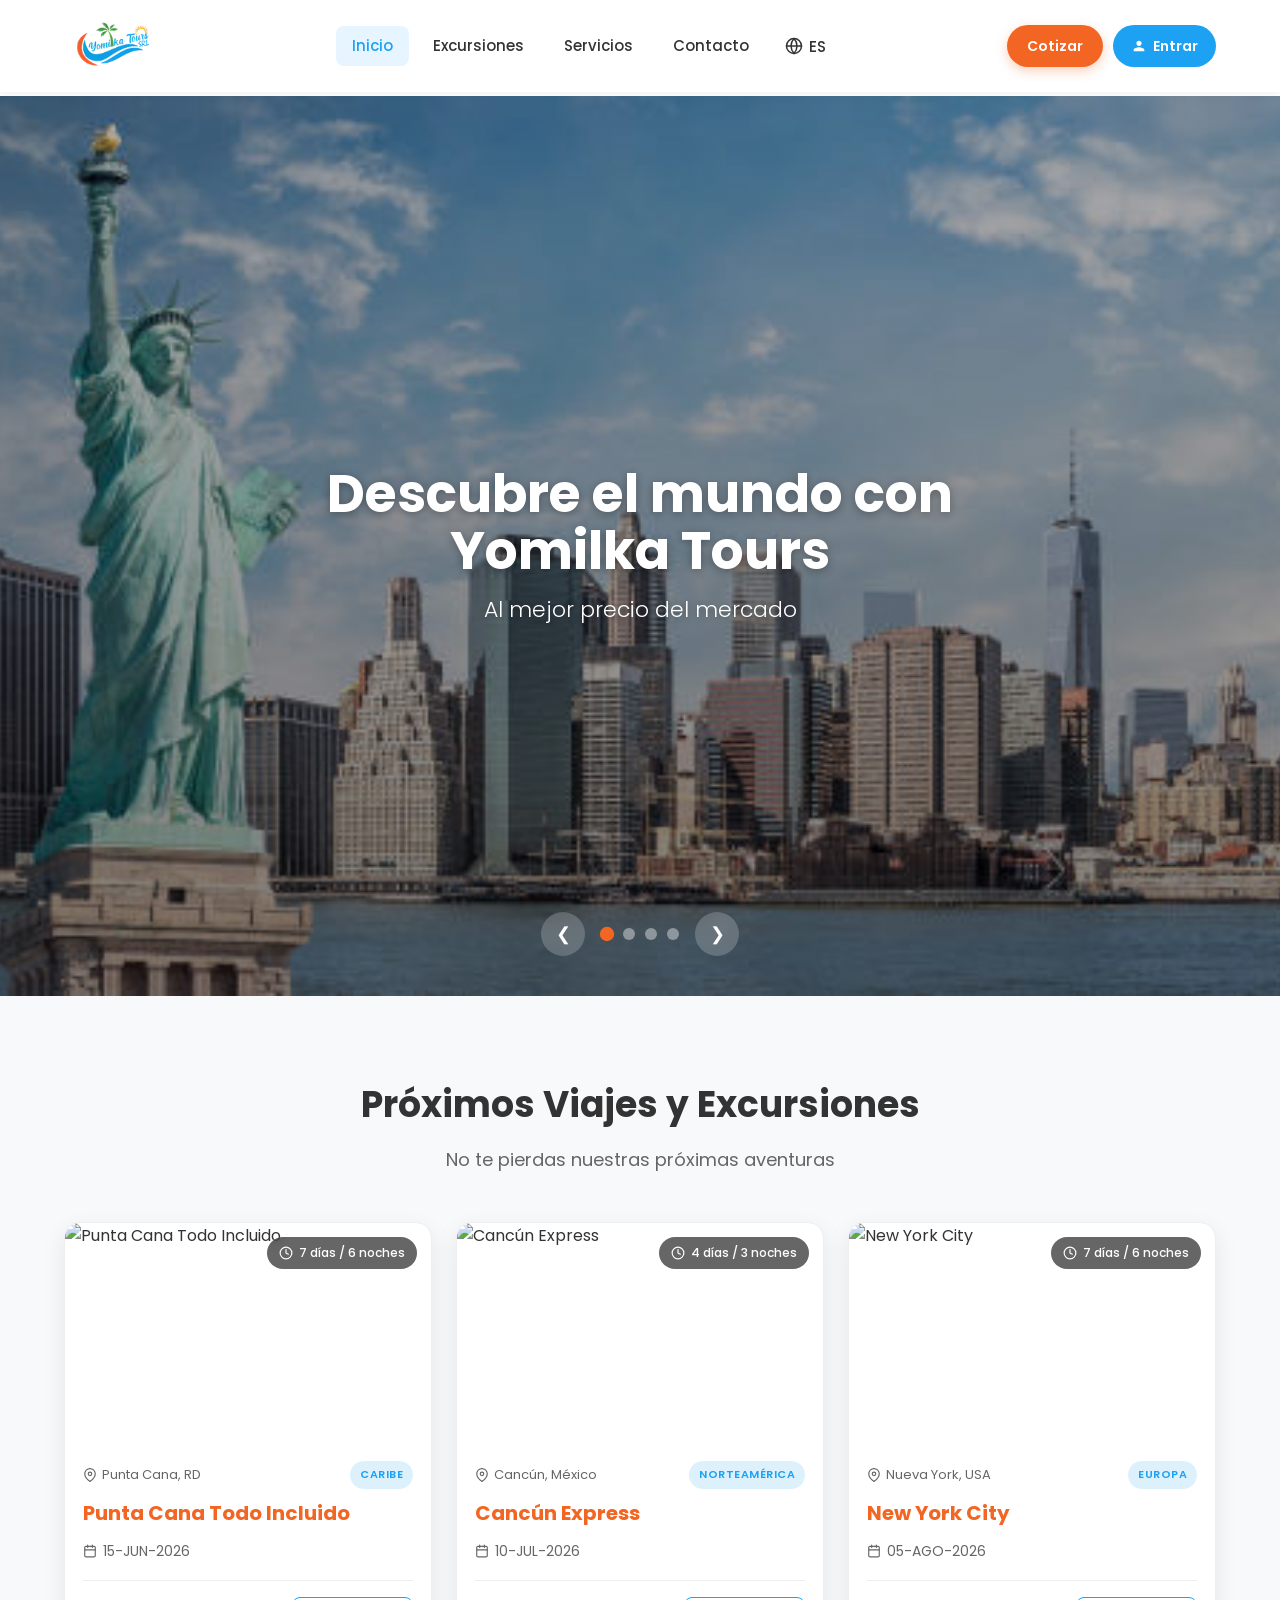
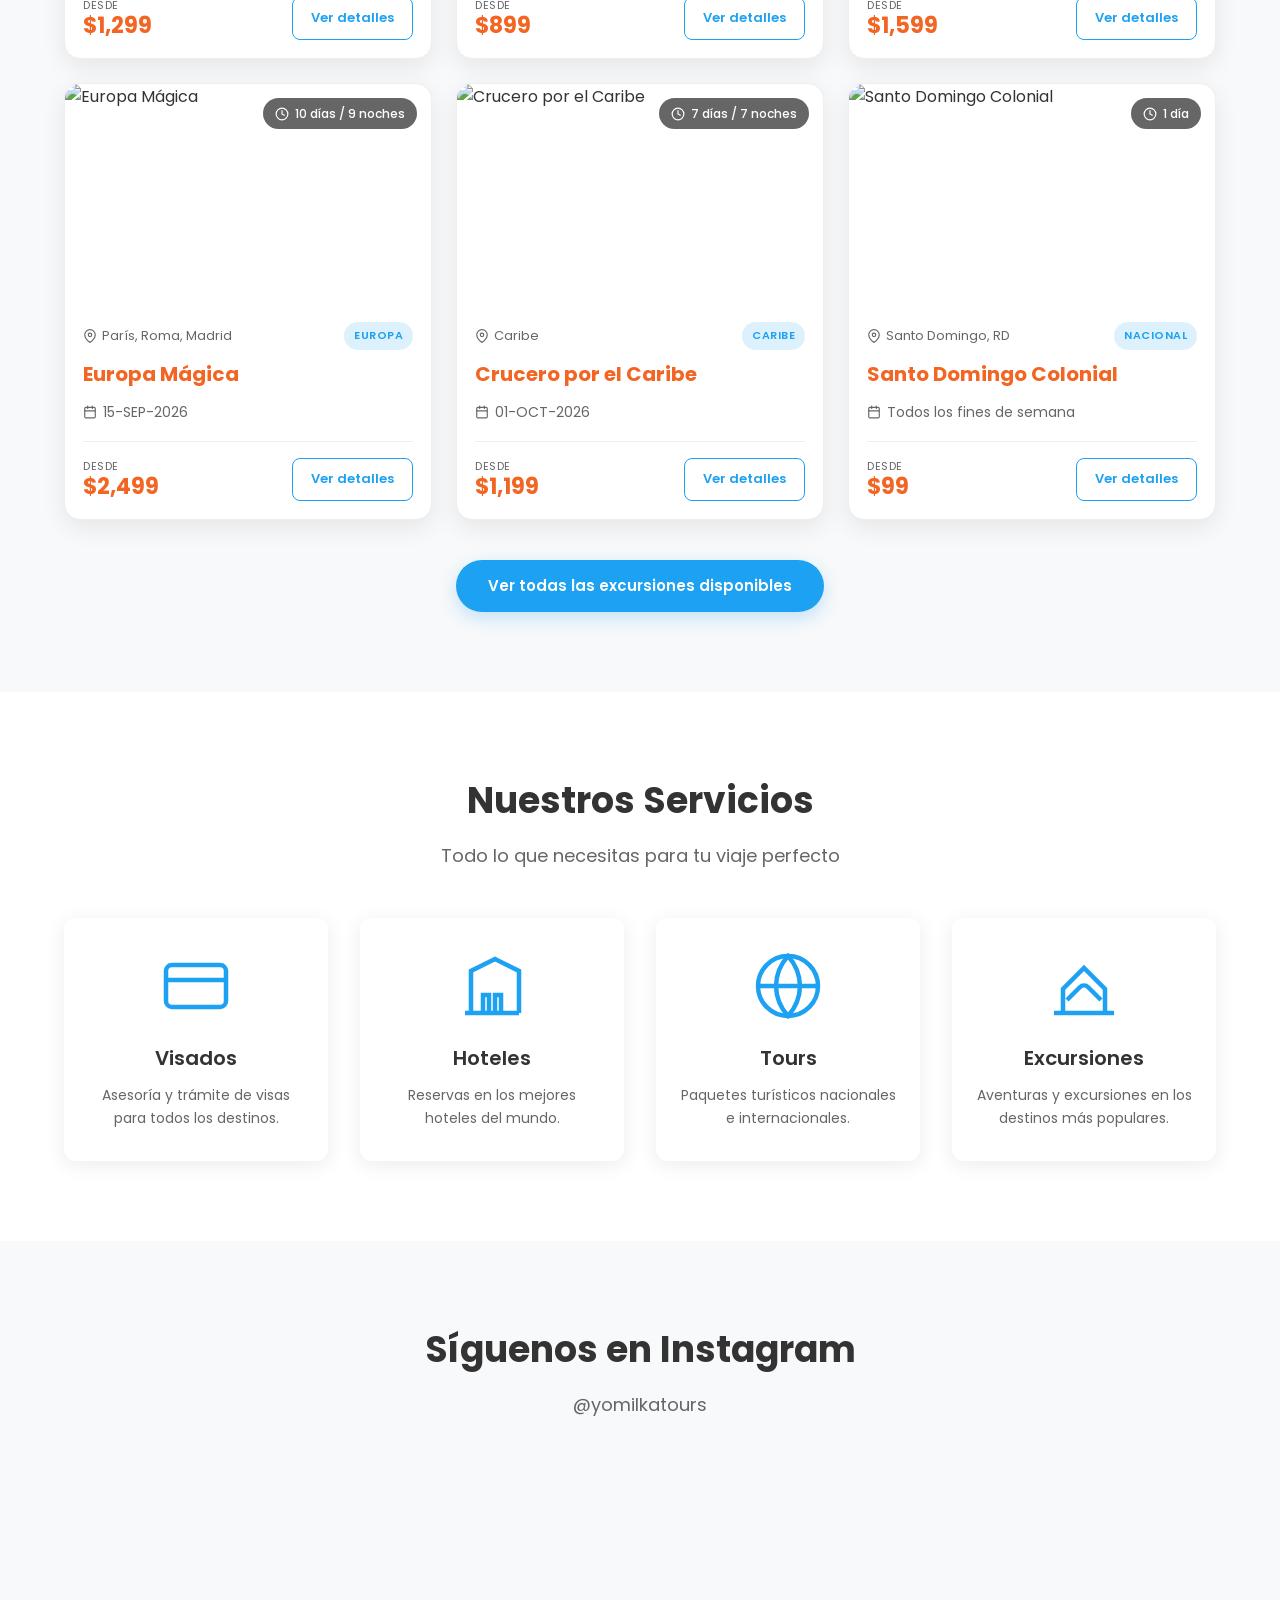
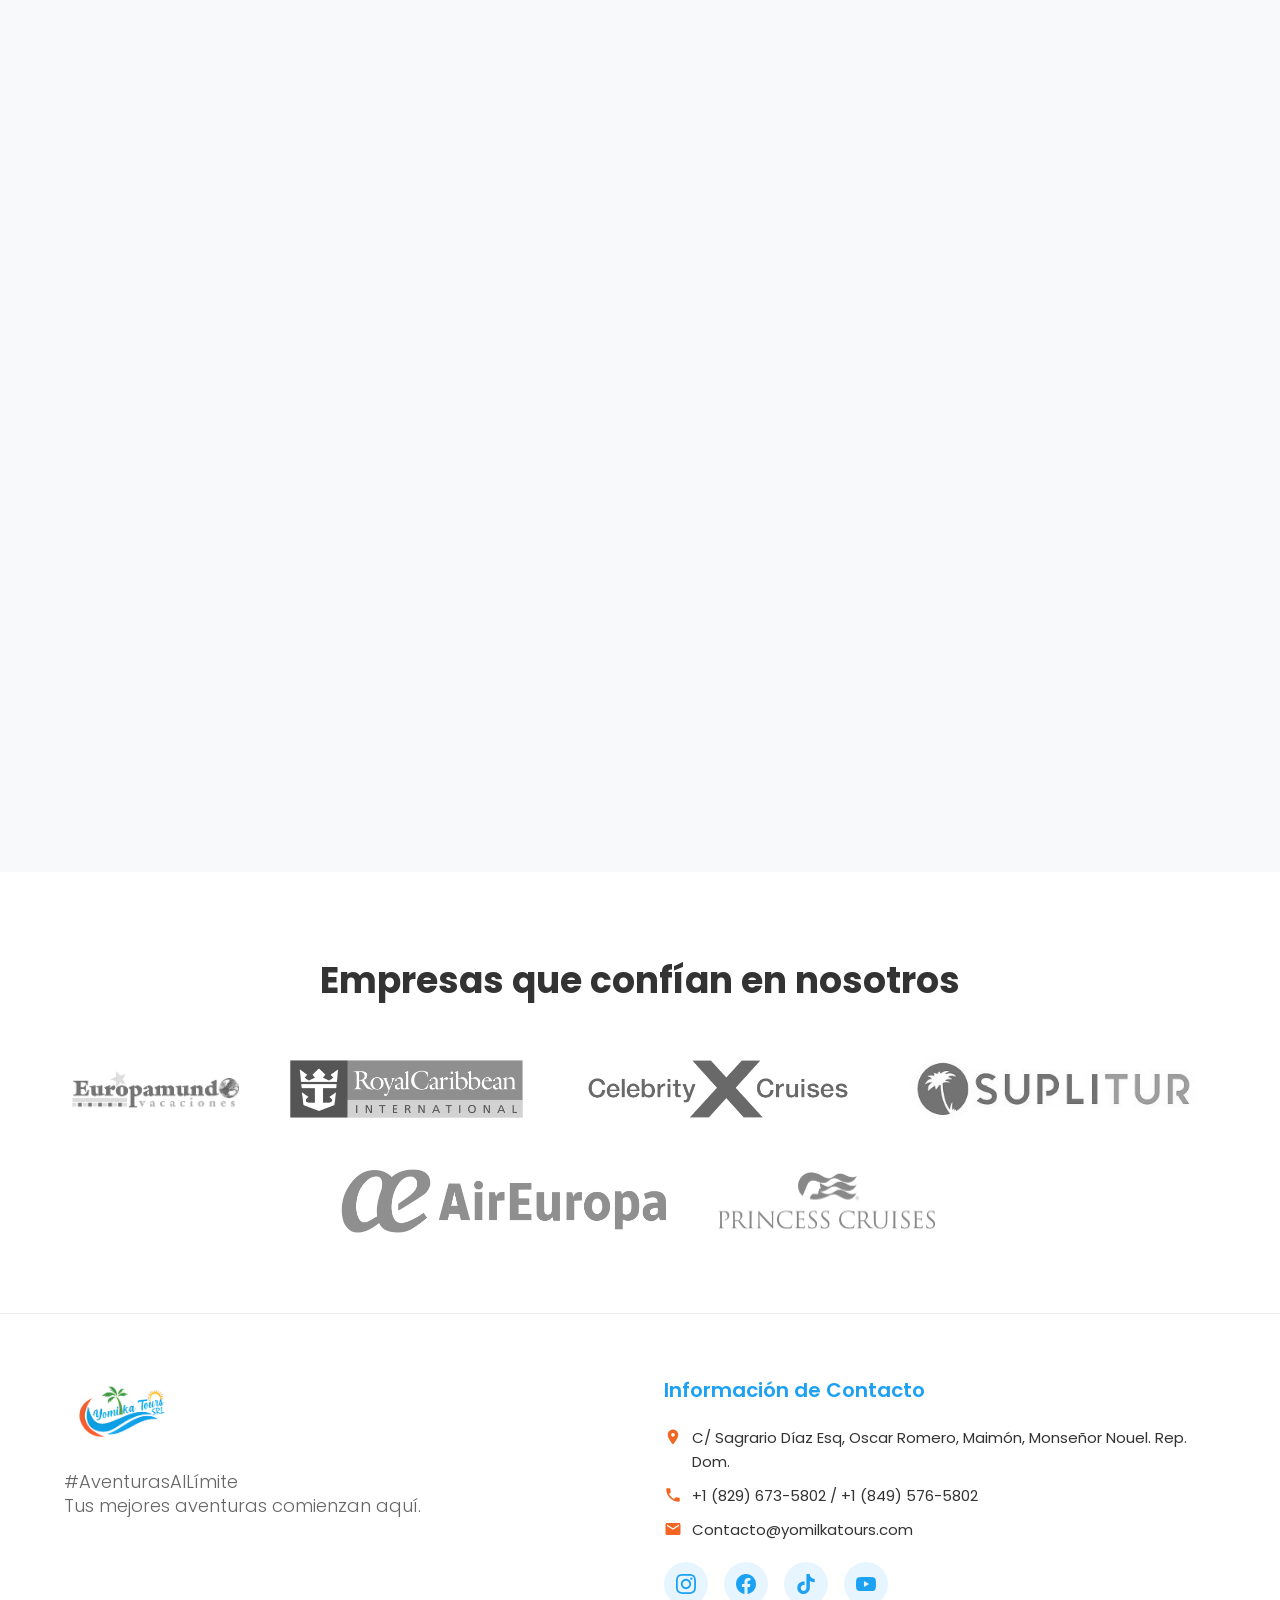
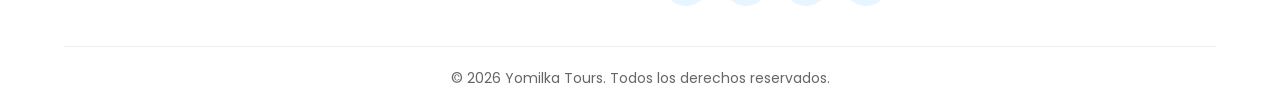
==== index.html @ 25ab3bb0 "Implementa selector de idioma custom con icono de globo y codigos ES/EN" ====
<!DOCTYPE html>
<html lang="es">
<head>
  <meta charset="UTF-8">
  <meta name="viewport" content="width=device-width, initial-scale=1.0">
  <title>Yomilka Tours - Agencia de Viajes</title>
  <link rel="stylesheet" href="css/style.css">
  <link rel="preconnect" href="https://fonts.googleapis.com">
  <link href="https://fonts.googleapis.com/css2?family=Poppins:wght@300;400;500;600;700&display=swap" rel="stylesheet">
  <script src="https://identity.netlify.com/v1/netlify-identity-widget.js"></script>
  <!-- GTranslate -->
  <script>window.gtranslateSettings = {"default_language":"es","languages":["es","en"],"wrapper_selector":".gtranslate_wrapper"};</script>
  <script src="https://cdn.gtranslate.net/widgets/latest/dropdown.js" defer></script>
</head>
<body>

  <!-- Header -->
  <header class="header" id="header">
    <div class="header-main">
      <div class="container">
        <a href="#" class="logo">
          <img src="images/logo.png" alt="Yomilka Tours">
        </a>
        <nav class="main-nav">
          <a href="#inicio" class="active">Inicio</a>
          <a href="#excursiones">Excursiones</a>
          <a href="#servicios">Servicios</a>
          <a href="contacto.html">Contacto</a>
          <div class="lang-switcher nav-lang">
            <button class="lang-switcher-trigger" aria-haspopup="true" aria-expanded="false" type="button">
              <svg class="lang-switcher-icon" viewBox="0 0 24 24" width="18" height="18" fill="none" stroke="currentColor" stroke-width="2" stroke-linecap="round" stroke-linejoin="round" aria-hidden="true"><circle cx="12" cy="12" r="10"></circle><path d="M2 12h20M12 2a15.3 15.3 0 0 1 4 10 15.3 15.3 0 0 1-4 10 15.3 15.3 0 0 1-4-10 15.3 15.3 0 0 1 4-10z"></path></svg>
              <span class="lang-switcher-code">ES</span>
            </button>
            <ul class="lang-switcher-menu">
              <li><button type="button" data-lang="es">ES - Español</button></li>
              <li><button type="button" data-lang="en">EN - English</button></li>
            </ul>
          </div>
        </nav>
        <div class="header-actions">
          <a href="#" class="btn-cotizar-header" onclick="openQuote()">Cotizar</a>
          <a href="admin/" class="btn-admin-header">
            <svg viewBox="0 0 24 24" width="16" height="16" fill="currentColor">
              <path d="M12 12c2.21 0 4-1.79 4-4s-1.79-4-4-4-4 1.79-4 4 1.79 4 4 4zm0 2c-2.67 0-8 1.34-8 4v2h16v-2c0-2.66-5.33-4-8-4z"/>
            </svg>
            Entrar
          </a>
          <div class="lang-switcher header-lang">
            <button class="lang-switcher-trigger" aria-haspopup="true" aria-expanded="false" type="button">
              <svg class="lang-switcher-icon" viewBox="0 0 24 24" width="18" height="18" fill="none" stroke="currentColor" stroke-width="2" stroke-linecap="round" stroke-linejoin="round" aria-hidden="true"><circle cx="12" cy="12" r="10"></circle><path d="M2 12h20M12 2a15.3 15.3 0 0 1 4 10 15.3 15.3 0 0 1-4 10 15.3 15.3 0 0 1-4-10 15.3 15.3 0 0 1 4-10z"></path></svg>
              <span class="lang-switcher-code">ES</span>
            </button>
            <ul class="lang-switcher-menu">
              <li><button type="button" data-lang="es">ES - Español</button></li>
              <li><button type="button" data-lang="en">EN - English</button></li>
            </ul>
          </div>
          <button class="menu-toggle" id="menuToggle" aria-label="Abrir menú">
            <span></span>
            <span></span>
            <span></span>
          </button>
        </div>
      </div>
    </div>
  </header>

  <!-- Mobile Menu -->
  <div class="mobile-menu" id="mobileMenu">
    <button class="mobile-menu-close" onclick="closeMobileMenu()" aria-label="Cerrar menú">&times;</button>
    <div class="mobile-menu-brand">
      <img src="images/logo.png" alt="Yomilka Tours">
    </div>
    <nav class="mobile-menu-nav">
      <a href="#inicio" onclick="closeMobileMenu()">
        Inicio
        <svg class="mobile-menu-arrow" viewBox="0 0 24 24" width="18" height="18" fill="currentColor"><path d="M8.59 16.59L13.17 12 8.59 7.41 10 6l6 6-6 6-1.41-1.41z"/></svg>
      </a>
      <a href="excursiones.html" onclick="closeMobileMenu()">
        Excursiones
        <svg class="mobile-menu-arrow" viewBox="0 0 24 24" width="18" height="18" fill="currentColor"><path d="M8.59 16.59L13.17 12 8.59 7.41 10 6l6 6-6 6-1.41-1.41z"/></svg>
      </a>
      <a href="#servicios" onclick="closeMobileMenu()">
        Servicios
        <svg class="mobile-menu-arrow" viewBox="0 0 24 24" width="18" height="18" fill="currentColor"><path d="M8.59 16.59L13.17 12 8.59 7.41 10 6l6 6-6 6-1.41-1.41z"/></svg>
      </a>
      <a href="contacto.html" onclick="closeMobileMenu()">
        Contacto
        <svg class="mobile-menu-arrow" viewBox="0 0 24 24" width="18" height="18" fill="currentColor"><path d="M8.59 16.59L13.17 12 8.59 7.41 10 6l6 6-6 6-1.41-1.41z"/></svg>
      </a>
    </nav>
    <a href="admin/" class="mobile-menu-login" onclick="closeMobileMenu()">
      <svg viewBox="0 0 24 24" width="18" height="18" fill="currentColor"><path d="M12 12c2.21 0 4-1.79 4-4s-1.79-4-4-4-4 1.79-4 4 1.79 4 4 4zm0 2c-2.67 0-8 1.34-8 4v2h16v-2c0-2.66-5.33-4-8-4z"/></svg>
      Entrar
    </a>
    <p id="mobileMenuEmail" class="mobile-menu-email">
      <span>Correo</span>
    </p>
  </div>

  <!-- Hero Slider -->
  <section class="hero" id="inicio">
    <div class="slider" id="heroSlider">
      <!-- Slides loaded via JS -->
    </div>
    <div class="slider-controls">
      <button class="slider-prev" id="sliderPrev" aria-label="Anterior">&#10094;</button>
      <div class="slider-dots" id="sliderDots"></div>
      <button class="slider-next" id="sliderNext" aria-label="Siguiente">&#10095;</button>
    </div>
  </section>

  <!-- Próximos Viajes -->
  <section class="section upcoming" id="excursiones">
    <div class="container">
      <div class="section-header">
        <h2 id="upcomingTitle">Próximos Viajes y Excursiones</h2>
        <p id="upcomingSubtitle">No te pierdas nuestras próximas aventuras</p>
      </div>
      <div class="grid-6" id="upcomingGrid">
        <!-- Loaded via JS -->
      </div>
    </div>
  </section>

  <!-- Servicios -->
  <section class="section services" id="servicios">
    <div class="container">
      <div class="section-header">
        <h2 id="servicesTitle">Nuestros Servicios</h2>
        <p id="servicesSubtitle">Todo lo que necesitas para tu viaje perfecto</p>
      </div>
      <div class="services-grid" id="servicesGrid">
        <!-- Loaded via JS -->
      </div>
    </div>
  </section>

  <!-- Instagram -->
  <section class="section instagram" id="galeria">
    <div class="container">
      <div class="section-header">
        <h2 id="instagramTitle">Síguenos en Instagram</h2>
        <p id="instagramSubtitle">@yomilkatours</p>
      </div>
      <div class="grid-6" id="instagramGrid">
        <!-- Loaded via JS -->
      </div>
    </div>
  </section>

  <!-- Partners -->
  <section class="section partners">
    <div class="container">
      <div class="section-header">
        <h2 id="partnersTitle">Empresas que confían en nosotros</h2>
      </div>
      <div class="partners-logos" id="partnersGrid">
        <!-- Loaded via JS -->
      </div>
    </div>
  </section>

  <!-- Footer -->
  <footer class="footer">
    <div class="container">
      <div class="footer-grid">
        <div class="footer-brand">
          <img src="images/logo.png" alt="Yomilka Tours" class="footer-logo">
          <p class="footer-slogan" id="footerSlogan">Tus mejores aventuras comienzan aquí</p>
        </div>
        <div class="footer-info">
          <h3>Información de Contacto</h3>
          <p id="footerAddress"><strong>Dirección:</strong> Calle Principal #123, Santo Domingo, RD</p>
          <p id="footerPhone"><strong>Teléfonos:</strong> +1 (809) 555-1234 / +1 (809) 555-5678</p>
          <p id="footerEmail"><strong>Correo:</strong> info@yomilkatours.com</p>
          <div class="social-links" id="socialLinks">
            <a href="#" target="_blank" aria-label="Instagram" data-network="instagram">
              <svg viewBox="0 0 24 24"><path d="M12 2.163c3.204 0 3.584.012 4.85.07 3.252.148 4.771 1.691 4.919 4.919.058 1.265.069 1.645.069 4.849 0 3.205-.012 3.584-.069 4.849-.149 3.225-1.664 4.771-4.919 4.919-1.266.058-1.644.07-4.85.07-3.204 0-3.584-.012-4.849-.07-3.26-.149-4.771-1.699-4.919-4.92-.058-1.265-.07-1.644-.07-4.849 0-3.204.013-3.583.07-4.849.149-3.227 1.664-4.771 4.919-4.919 1.266-.057 1.645-.069 4.849-.069zm0-2.163c-3.259 0-3.667.014-4.947.072-4.358.2-6.78 2.618-6.98 6.98-.059 1.281-.073 1.689-.073 4.948 0 3.259.014 3.668.072 4.948.2 4.358 2.618 6.78 6.98 6.98 1.281.058 1.689.072 4.948.072 3.259 0 3.668-.014 4.948-.072 4.354-.2 6.782-2.618 6.979-6.98.059-1.28.073-1.689.073-4.948 0-3.259-.014-3.667-.072-4.947-.196-4.354-2.617-6.78-6.979-6.98-1.281-.059-1.69-.073-4.949-.073zm0 5.838c-3.403 0-6.162 2.759-6.162 6.162s2.759 6.163 6.162 6.163 6.162-2.759 6.162-6.163c0-3.403-2.759-6.162-6.162-6.162zm0 10.162c-2.209 0-4-1.79-4-4 0-2.209 1.791-4 4-4s4 1.791 4 4c0 2.21-1.791 4-4 4zm6.406-11.845c-.796 0-1.441.645-1.441 1.44s.645 1.44 1.441 1.44c.795 0 1.439-.645 1.439-1.44s-.644-1.44-1.439-1.44z"/></svg>
            </a>
            <a href="#" target="_blank" aria-label="Facebook" data-network="facebook">
              <svg viewBox="0 0 24 24"><path d="M24 12.073c0-6.627-5.373-12-12-12s-12 5.373-12 12c0 5.99 4.388 10.954 10.125 11.854v-8.385h-3.047v-3.47h3.047v-2.642c0-3.007 1.792-4.669 4.533-4.669 1.312 0 2.686.235 2.686.235v2.953h-1.513c-1.491 0-1.956.925-1.956 1.874v2.25h3.328l-.532 3.47h-2.796v8.385c5.737-.9 10.126-5.864 10.126-11.854z"/></svg>
            </a>
            <a href="#" target="_blank" aria-label="TikTok" data-network="tiktok">
              <svg viewBox="0 0 24 24"><path d="M12.525.02c1.31-.02 2.61-.01 3.91-.02.08 1.53.63 3.09 1.75 4.17 1.12 1.11 2.7 1.62 4.24 1.79v4.03c-1.44-.05-2.89-.35-4.2-.97-.57-.26-1.1-.59-1.62-.93-.01 2.92.01 5.84-.02 8.75-.08 1.4-.54 2.79-1.35 3.94-1.31 1.92-3.58 3.17-5.91 3.21-1.43.08-2.86-.31-4.08-1.03-2.02-1.19-3.44-3.37-3.65-5.71-.02-.5-.03-1-.01-1.49.18-1.9 1.12-3.72 2.58-4.96 1.66-1.44 3.98-2.13 6.15-1.72.02 1.48-.04 2.96-.04 4.44-.99-.32-2.15-.23-3.02.37-.63.41-1.11 1.04-1.36 1.75-.21.51-.15 1.07-.14 1.61.24 1.64 1.82 3.02 3.5 2.87 1.12-.01 2.19-.66 2.77-1.61.19-.33.4-.67.41-1.06.1-1.79.06-3.57.07-5.36.01-4.03-.01-8.05.02-12.07z"/></svg>
            </a>
            <a href="#" target="_blank" aria-label="YouTube" data-network="youtube">
              <svg viewBox="0 0 24 24"><path d="M23.498 6.186a3.016 3.016 0 0 0-2.122-2.136C19.505 3.545 12 3.545 12 3.545s-7.505 0-9.377.505A3.017 3.017 0 0 0 .502 6.186C0 8.07 0 12 0 12s0 3.93.502 5.814a3.016 3.016 0 0 0 2.122 2.136c1.871.505 9.376.505 9.376.505s7.505 0 9.377-.505a3.015 3.015 0 0 0 2.122-2.136C24 15.93 24 12 24 12s0-3.93-.502-5.814zM9.545 15.568V8.432L15.818 12l-6.273 3.568z"/></svg>
            </a>
          </div>
        </div>
      </div>
      <div class="footer-bottom">
        <p>&copy; <span id="year"></span> Yomilka Tours. Todos los derechos reservados.</p>
      </div>
    </div>
  </footer>

  <!-- Quote Modal -->
  <div class="modal" id="quoteModal">
    <div class="modal-overlay" onclick="closeQuote()"></div>
    <div class="modal-content">
      <button class="modal-close" onclick="closeQuote()">&times;</button>
      <h2>Cotizar Viaje</h2>
      <p class="modal-trip" id="modalTripName">Complete el formulario para cotizar</p>
      <form id="quoteForm" onsubmit="submitQuote(event)">
        <div class="form-row">
          <div class="form-group">
            <label for="adults">Adultos</label>
            <input type="number" id="adults" name="adults" min="1" value="1" required>
          </div>
          <div class="form-group">
            <label for="children">Niños (2-12 años)</label>
            <input type="number" id="children" name="children" min="0" value="0">
          </div>
        </div>
        <div class="form-row">
          <div class="form-group">
            <label for="firstName">Nombre</label>
            <input type="text" id="firstName" name="firstName" required>
          </div>
          <div class="form-group">
            <label for="lastName">Apellidos</label>
            <input type="text" id="lastName" name="lastName" required>
          </div>
        </div>
        <div class="form-group">
          <label for="email">Correo Electrónico</label>
          <input type="email" id="email" name="email" required>
        </div>
        <div class="form-group">
          <label for="phone">Número de Celular</label>
          <input type="tel" id="phone" name="phone" placeholder="809-555-1234" required>
        </div>
        <div class="form-row">
          <div class="form-group">
            <label for="checkIn">Fecha de Entrada</label>
            <input type="date" id="checkIn" name="checkIn" required>
          </div>
          <div class="form-group">
            <label for="checkOut">Fecha de Salida</label>
            <input type="date" id="checkOut" name="checkOut" required>
          </div>
        </div>
        <div class="form-group">
          <label for="notes">Información Adicional</label>
          <textarea id="notes" name="notes" rows="4" placeholder="¿Alguna solicitud especial?"></textarea>
        </div>
        <button type="submit" class="btn-submit">Enviar Cotización</button>
      </form>
    </div>
  </div>

  <div class="gtranslate_wrapper" style="display:none;"></div>
  <script src="js/icons.js"></script>
  <script src="js/lang-switcher.js"></script>
  <script src="js/main.js"></script>
</body>
</html>
---- css/style.css ----
:root {
  --blue: #1DA1F2;
  --blue-dark: #0d8bd9;
  --blue-light: #e6f5ff;
  --orange: #F26522;
  --orange-dark: #d9541a;
  --text: #333333;
  --text-light: #666666;
  --bg: #ffffff;
  --bg-alt: #f8f9fa;
  --shadow: 0 4px 20px rgba(0,0,0,0.08);
  --radius: 12px;
  --transition: all 0.3s ease;
  --max-width: 1200px;
}

* {
  margin: 0;
  padding: 0;
  box-sizing: border-box;
}

html {
  scroll-behavior: smooth;
}

body {
  font-family: 'Poppins', sans-serif;
  color: var(--text);
  background: var(--bg);
  line-height: 1.6;
  overflow-x: hidden;
}

.container {
  max-width: var(--max-width);
  margin: 0 auto;
  padding: 0 24px;
}

/* Header */
.header {
  position: fixed;
  top: 0;
  left: 0;
  width: 100%;
  background: var(--bg);
  box-shadow: 0 2px 10px rgba(0,0,0,0.06);
  z-index: 1000;
  transition: var(--transition);
}

.header-main {
  padding: 12px 0;
}

.header-main .container {
  display: flex;
  align-items: center;
  justify-content: space-between;
}

.logo img {
  height: 68px;
  width: auto;
  display: block;
}

.main-nav {
  display: flex;
  align-items: center;
  gap: 8px;
}

.main-nav a {
  color: var(--text);
  text-decoration: none;
  font-size: 15px;
  font-weight: 500;
  padding: 8px 16px;
  border-radius: 8px;
  transition: var(--transition);
}

.main-nav a:hover,
.main-nav a.active {
  color: var(--blue);
  background: var(--blue-light);
}

.header-actions {
  display: flex;
  align-items: center;
  gap: 10px;
}

.btn-cotizar-header {
  display: inline-flex;
  align-items: center;
  background: var(--orange);
  color: #fff;
  text-decoration: none;
  padding: 10px 20px;
  border-radius: 30px;
  font-size: 14px;
  font-weight: 600;
  transition: var(--transition);
  box-shadow: 0 4px 12px rgba(242,101,34,0.3);
}

.btn-cotizar-header:hover {
  background: var(--orange-dark);
  transform: translateY(-1px);
}

.btn-admin-header {
  display: inline-flex;
  align-items: center;
  gap: 6px;
  background: var(--blue);
  color: #fff;
  text-decoration: none;
  padding: 10px 18px;
  border-radius: 30px;
  font-size: 14px;
  font-weight: 600;
  transition: var(--transition);
}

.btn-admin-header:hover {
  background: var(--blue-dark);
  transform: translateY(-1px);
}

/* GTranslate native wrapper hidden (custom switcher below) */
.gtranslate_wrapper {
  display: none !important;
}

.lang-switcher {
  position: relative;
  display: inline-flex;
  align-items: center;
  line-height: 1;
}

.nav-lang {
  margin-left: 4px;
}

.lang-switcher-trigger {
  display: inline-flex;
  align-items: center;
  gap: 6px;
  background: transparent;
  border: none;
  padding: 8px;
  font-family: 'Poppins', sans-serif;
  font-size: 15px;
  font-weight: 500;
  color: var(--text);
  cursor: pointer;
  line-height: 1;
}

.lang-switcher-trigger:hover {
  color: var(--blue);
}

.lang-switcher-icon {
  flex-shrink: 0;
}

.lang-switcher-menu {
  display: none;
  position: absolute;
  top: 100%;
  right: 0;
  background: #fff;
  border: 1px solid #eee;
  border-radius: 8px;
  box-shadow: 0 4px 12px rgba(0,0,0,0.1);
  list-style: none;
  margin: 4px 0 0;
  padding: 4px 0;
  min-width: 140px;
  z-index: 1000;
}

.lang-switcher-menu.open {
  display: block;
}

.lang-switcher-menu li {
  margin: 0;
  padding: 0;
}

.lang-switcher-menu button {
  display: block;
  width: 100%;
  text-align: left;
  background: transparent;
  border: none;
  padding: 8px 16px;
  font-family: 'Poppins', sans-serif;
  font-size: 14px;
  color: var(--text);
  cursor: pointer;
}

.lang-switcher-menu button:hover {
  background: var(--blue-light);
  color: var(--blue);
}

/* Desktop: selector en el menú principal */
@media (min-width: 769px) {
  .header-lang {
    display: none !important;
  }
}

/* Mobile: selector en header-actions */
@media (max-width: 768px) {
  .nav-lang {
    display: none !important;
  }
  .lang-switcher-trigger {
    font-size: 14px;
    padding: 6px;
  }
}

.btn-cotizar {
  background: var(--orange) !important;
  color: #fff !important;
}

.btn-cotizar:hover {
  background: var(--orange-dark) !important;
  color: #fff !important;
}

.menu-toggle {
  display: none;
  flex-direction: column;
  gap: 5px;
  background: none;
  border: none;
  cursor: pointer;
  padding: 4px;
}

.menu-toggle span {
  display: block;
  width: 24px;
  height: 3px;
  background: var(--text);
  border-radius: 2px;
  transition: var(--transition);
}

/* Mobile Menu */
.mobile-menu {
  display: none;
  position: fixed;
  top: 0;
  right: -100%;
  width: 80%;
  max-width: 320px;
  height: 100vh;
  background: #fff;
  z-index: 1100;
  flex-direction: column;
  padding: 60px 24px 24px;
  box-shadow: -4px 0 20px rgba(0,0,0,0.1);
  transition: right 0.3s ease;
  overflow-y: auto;
}

.mobile-menu.open {
  right: 0;
}

.mobile-menu-close {
  position: absolute;
  top: 16px;
  right: 16px;
  background: none;
  border: none;
  font-size: 32px;
  color: var(--text);
  cursor: pointer;
  line-height: 1;
  padding: 0;
}

.mobile-menu-brand {
  text-align: center;
  margin-bottom: 24px;
}

.mobile-menu-brand img {
  height: 70px;
  width: auto;
}

.mobile-menu-nav {
  display: flex;
  flex-direction: column;
  margin-bottom: 24px;
}

.mobile-menu-nav a {
  display: flex;
  align-items: center;
  justify-content: space-between;
  color: var(--text);
  text-decoration: none;
  font-size: 16px;
  font-weight: 500;
  padding: 12px 0;
  border-bottom: 1px solid #eee;
  text-align: left;
}

.mobile-menu-arrow {
  flex-shrink: 0;
  color: var(--text-light);
}

.mobile-menu-login {
  display: inline-flex;
  align-items: center;
  justify-content: center;
  gap: 8px;
  width: 100%;
  padding: 12px;
  border-radius: 30px;
  font-size: 15px;
  font-weight: 600;
  margin-bottom: 12px;
  background: #1DA1F2;
  color: #fff;
  text-decoration: none;
  transition: var(--transition);
}

.mobile-menu-email {
  text-align: center;
  font-size: 13px;
  color: var(--text-light);
  margin: 0;
}

/* Hero Slider */
.hero {
  position: relative;
  height: 100vh;
  min-height: 600px;
  max-height: 900px;
  overflow: hidden;
  margin-top: 96px;
}

.slider {
  position: relative;
  width: 100%;
  height: 100%;
}

.slide {
  position: absolute;
  top: 0;
  left: 0;
  width: 100%;
  height: 100%;
  opacity: 0;
  transition: opacity 1s ease-in-out;
  background-size: cover;
  background-position: center;
  display: flex;
  align-items: center;
  justify-content: center;
}

.slide.active {
  opacity: 1;
}

.slide::before {
  content: '';
  position: absolute;
  inset: 0;
  background: linear-gradient(to bottom, rgba(0,0,0,0.3), rgba(0,0,0,0.5));
}

.slide-content {
  position: relative;
  z-index: 2;
  text-align: center;
  color: #fff;
  max-width: 800px;
  padding: 0 24px;
}

.slide-content h1 {
  font-size: 52px;
  font-weight: 700;
  line-height: 1.1;
  margin-bottom: 12px;
  text-shadow: 0 2px 10px rgba(0,0,0,0.3);
  animation: fadeInUp 0.8s ease;
}

.slide-content p {
  font-size: 22px;
  font-weight: 300;
  text-shadow: 0 1px 6px rgba(0,0,0,0.3);
  animation: fadeInUp 0.8s ease 0.2s both;
}

@keyframes fadeInUp {
  from {
    opacity: 0;
    transform: translateY(30px);
  }
  to {
    opacity: 1;
    transform: translateY(0);
  }
}

.slider-controls {
  position: absolute;
  bottom: 40px;
  left: 50%;
  transform: translateX(-50%);
  z-index: 3;
  display: flex;
  align-items: center;
  gap: 16px;
}

.slider-prev,
.slider-next {
  background: rgba(255,255,255,0.2);
  border: none;
  color: #fff;
  width: 44px;
  height: 44px;
  border-radius: 50%;
  font-size: 18px;
  cursor: pointer;
  backdrop-filter: blur(4px);
  transition: var(--transition);
}

.slider-prev:hover,
.slider-next:hover {
  background: rgba(255,255,255,0.4);
}

.slider-dots {
  display: flex;
  gap: 10px;
}

.dot {
  width: 12px;
  height: 12px;
  border-radius: 50%;
  background: rgba(255,255,255,0.4);
  border: none;
  cursor: pointer;
  transition: var(--transition);
}

.dot.active {
  background: var(--orange);
  transform: scale(1.2);
}

/* Sections */
.section {
  padding: 80px 0;
}

.section:nth-child(even) {
  background: var(--bg-alt);
}

.section-header {
  text-align: center;
  margin-bottom: 48px;
}

.section-header h2 {
  font-size: 36px;
  font-weight: 700;
  color: var(--text);
  margin-bottom: 12px;
}

.section-header p {
  font-size: 18px;
  color: var(--text-light);
}

/* Grids */
.grid-6 {
  display: grid;
  grid-template-columns: repeat(3, 1fr);
  gap: 24px;
}

@media (max-width: 992px) {
  .grid-6 {
    grid-template-columns: repeat(2, 1fr);
  }
}

@media (max-width: 576px) {
  .grid-6 {
    grid-template-columns: 1fr;
  }
}

/* Cards */
.card {
  background: #fff;
  border-radius: var(--radius);
  overflow: hidden;
  box-shadow: var(--shadow);
  transition: var(--transition);
  cursor: pointer;
  position: relative;
  aspect-ratio: 1 / 1.15;
}

.card:hover {
  transform: translateY(-6px);
  box-shadow: 0 12px 30px rgba(0,0,0,0.12);
}

.card-image {
  width: 100%;
  height: 65%;
  object-fit: cover;
  display: block;
}

.card-body {
  padding: 16px;
}

.card-body h3 {
  font-size: 17px;
  font-weight: 600;
  margin-bottom: 6px;
  color: var(--text);
}

.card-body .date,
.card-body .location {
  font-size: 13px;
  color: var(--blue);
  font-weight: 500;
  margin-bottom: 4px;
  display: flex;
  align-items: center;
  gap: 4px;
}

.card-body .price {
  font-size: 18px;
  font-weight: 700;
  color: var(--orange);
  margin-top: 8px;
}

.card-body p {
  font-size: 14px;
  color: var(--text-light);
  line-height: 1.5;
  margin-top: 6px;
}

/* Services */
.services-grid {
  display: grid;
  grid-template-columns: repeat(4, 1fr);
  gap: 32px;
}

.service-item {
  text-align: center;
  padding: 32px 24px;
  background: #fff;
  border-radius: var(--radius);
  box-shadow: var(--shadow);
  transition: var(--transition);
}

.service-item:hover {
  transform: translateY(-4px);
}

.service-icon {
  width: 72px;
  height: 72px;
  margin: 0 auto 20px;
  color: var(--blue);
}

.service-icon svg {
  width: 100%;
  height: 100%;
}

.service-item h3 {
  font-size: 20px;
  font-weight: 600;
  margin-bottom: 10px;
  color: var(--text);
}

.service-item p {
  font-size: 14px;
  color: var(--text-light);
}

@media (max-width: 992px) {
  .services-grid {
    grid-template-columns: repeat(2, 1fr);
  }
}

@media (max-width: 576px) {
  .services-grid {
    grid-template-columns: 1fr;
  }
}

/* Instagram */
.instagram-embed {
  min-height: 450px;
  border-radius: var(--radius);
  overflow: hidden;
}

.instagram-embed iframe,
.instagram-embed blockquote {
  width: 100% !important;
  min-width: 100% !important;
  margin: 0 !important;
  border: none !important;
}

/* Partners */
.partners-logos {
  display: flex;
  flex-wrap: wrap;
  justify-content: center;
  align-items: center;
  gap: 48px;
}

.partner-logo {
  height: 64px;
  width: auto;
  opacity: 0.7;
  filter: grayscale(100%);
  transition: var(--transition);
}

.partner-logo:hover {
  opacity: 1;
  filter: grayscale(0%);
}

/* Contact Page Full */
.contact-page-full {
  background: #f8f9fa;
  color: var(--text);
  padding-bottom: 80px;
}

.contact-page-hero {
  position: relative;
  padding: 150px 0 100px;
  margin-top: 84px;
  background: linear-gradient(135deg, var(--blue) 0%, #0d8bd9 100%);
}

.contact-page-hero .container {
  position: relative;
  z-index: 2;
}

.contact-page-label {
  display: inline-block;
  color: #fff;
  font-size: 13px;
  font-weight: 600;
  letter-spacing: 2px;
  text-transform: uppercase;
  margin-bottom: 16px;
  opacity: 0.9;
}

.contact-page-hero h1 {
  font-size: 48px;
  font-weight: 700;
  max-width: 600px;
  line-height: 1.15;
  margin-bottom: 16px;
  color: #fff;
}

.contact-page-hero p {
  font-size: 16px;
  color: rgba(255,255,255,0.85);
  max-width: 500px;
}

.contact-page-grid {
  display: grid;
  grid-template-columns: 1fr 1fr;
  gap: 32px;
  margin-top: -50px;
  position: relative;
  z-index: 3;
}

.contact-page-form,
.contact-page-info {
  background: #fff;
  border: 1px solid #eee;
  border-radius: 16px;
  padding: 40px;
  box-shadow: 0 8px 30px rgba(0,0,0,0.06);
}

.contact-page-form h2,
.contact-page-info h2 {
  font-size: 24px;
  font-weight: 600;
  margin-bottom: 8px;
  color: var(--blue);
}

.contact-page-form > p,
.contact-page-info > p {
  font-size: 14px;
  color: var(--text-light);
  margin-bottom: 24px;
}

.contact-page-form .form-group label {
  color: var(--text);
  font-size: 12px;
}

.contact-page-form .form-group input,
.contact-page-form .form-group textarea {
  background: #f8f9fa;
  border-color: #ddd;
  color: var(--text);
}

.contact-page-form .form-group input::placeholder,
.contact-page-form .form-group textarea::placeholder {
  color: #999;
}

.contact-page-form .form-group input:focus,
.contact-page-form .form-group textarea:focus {
  border-color: var(--orange);
  box-shadow: 0 0 0 3px rgba(242, 101, 34, 0.15);
}

.btn-contact-page-submit {
  width: 100%;
  padding: 14px;
  background: var(--orange);
  color: #fff;
  border: none;
  border-radius: 8px;
  font-size: 16px;
  font-weight: 600;
  cursor: pointer;
  transition: var(--transition);
}

.btn-contact-page-submit:hover {
  background: var(--orange-dark);
}

.contact-page-info-item {
  display: flex;
  align-items: flex-start;
  gap: 14px;
  margin-bottom: 20px;
}

.contact-page-info-item svg {
  color: var(--orange);
  flex-shrink: 0;
  margin-top: 2px;
}

.contact-page-info-item span {
  display: block;
  font-size: 11px;
  color: var(--text-light);
  letter-spacing: 1px;
  text-transform: uppercase;
  margin-bottom: 2px;
}

.contact-page-info-item p {
  font-size: 15px;
  color: var(--text);
  line-height: 1.5;
}

.contact-page-social {
  display: flex;
  gap: 12px;
  margin-top: 24px;
}

.contact-page-social a {
  width: 44px;
  height: 44px;
  border-radius: 50%;
  background: var(--blue-light);
  display: flex;
  align-items: center;
  justify-content: center;
  transition: var(--transition);
}

.contact-page-social a:hover {
  background: var(--orange);
}

.contact-page-social svg {
  width: 20px;
  height: 20px;
  fill: var(--blue);
}

.contact-page-social a:hover svg {
  fill: #fff;
}

.contact-page-map {
  margin-top: 40px;
  border-radius: 16px;
  overflow: hidden;
}

.contact-page-map iframe {
  display: block;
  width: 100%;
}

.contact-map-button {
  display: inline-flex;
  align-items: center;
  justify-content: center;
  gap: 10px;
  width: 100%;
  padding: 18px;
  background: var(--blue);
  color: #fff;
  text-decoration: none;
  border-radius: 12px;
  font-size: 16px;
  font-weight: 600;
  transition: var(--transition);
}

.contact-map-button:hover {
  background: var(--blue-dark);
}

@media (max-width: 992px) {
  .contact-page-grid {
    grid-template-columns: 1fr;
    margin-top: -30px;
  }
  .contact-page-hero h1 {
    font-size: 36px;
  }
}

@media (max-width: 576px) {
  .contact-page-hero {
    padding: 120px 0 80px;
  }
  .contact-page-hero h1 {
    font-size: 28px;
  }
  .contact-page-form,
  .contact-page-info {
    padding: 24px;
  }
}

/* Footer */
.footer {
  background: #fff;
  color: var(--text);
  padding: 60px 0 0;
  border-top: 1px solid #eee;
}

.footer-grid {
  display: grid;
  grid-template-columns: 1fr 1fr;
  gap: 48px;
  align-items: start;
}

.footer-brand {
  display: flex;
  flex-direction: column;
  align-items: flex-start;
}

.footer-logo {
  height: 80px;
  width: auto;
  margin-bottom: 16px;
}

.footer-slogan {
  font-size: 18px;
  font-weight: 300;
  color: var(--text-light);
  line-height: 1.3;
}

.footer-slogan span {
  display: block;
  margin: 0;
  line-height: 1.3;
}

.footer-info h3 {
  font-size: 20px;
  font-weight: 600;
  margin-bottom: 20px;
  color: var(--blue);
}

.footer-info p {
  font-size: 15px;
  margin-bottom: 10px;
  color: var(--text);
  display: flex;
  align-items: flex-start;
  gap: 10px;
}

.footer-info p svg {
  flex-shrink: 0;
  color: var(--orange);
  margin-top: 2px;
}

.footer-info strong {
  font-weight: 600;
}

.social-links {
  display: flex;
  gap: 16px;
  margin-top: 20px;
}

.social-links a {
  width: 44px;
  height: 44px;
  background: var(--blue-light);
  border-radius: 50%;
  display: flex;
  align-items: center;
  justify-content: center;
  transition: var(--transition);
}

.social-links a:hover {
  background: var(--orange);
  transform: translateY(-2px);
}

.social-links svg {
  width: 20px;
  height: 20px;
  fill: var(--blue);
}

.social-links a:hover svg {
  fill: #fff;
}

.footer-bottom {
  border-top: 1px solid #eee;
  margin-top: 40px;
  padding: 20px 0;
  text-align: center;
  font-size: 14px;
  color: var(--text-light);
}

@media (max-width: 768px) {
  .footer-grid {
    grid-template-columns: 1fr;
    gap: 32px;
  }
  .footer-brand {
    align-items: flex-start;
  }
  .footer-info {
    text-align: left;
  }
  .footer-info p {
    justify-content: flex-start;
  }
  .social-links {
    justify-content: flex-start;
  }
}

/* Modal */
.modal {
  display: none;
  position: fixed;
  inset: 0;
  z-index: 2000;
  align-items: center;
  justify-content: center;
  padding: 24px;
}

.modal.open {
  display: flex;
}

.modal-overlay {
  position: absolute;
  inset: 0;
  background: rgba(0,0,0,0.6);
  backdrop-filter: blur(4px);
}

.modal-content {
  position: relative;
  background: #fff;
  border-radius: var(--radius);
  width: 100%;
  max-width: 560px;
  max-height: 90vh;
  overflow-y: auto;
  padding: 40px;
  box-shadow: 0 20px 60px rgba(0,0,0,0.2);
  animation: modalIn 0.3s ease;
}

@keyframes modalIn {
  from {
    opacity: 0;
    transform: scale(0.95);
  }
  to {
    opacity: 1;
    transform: scale(1);
  }
}

.modal-close {
  position: absolute;
  top: 16px;
  right: 20px;
  background: none;
  border: none;
  font-size: 28px;
  color: var(--text-light);
  cursor: pointer;
  line-height: 1;
}

.modal-close:hover {
  color: var(--text);
}

.modal-content h2 {
  font-size: 24px;
  font-weight: 700;
  margin-bottom: 4px;
  color: var(--text);
}

.modal-trip {
  font-size: 14px;
  color: var(--blue);
  margin-bottom: 24px;
  font-weight: 500;
}

.form-row {
  display: grid;
  grid-template-columns: 1fr 1fr;
  gap: 16px;
}

.form-group {
  margin-bottom: 16px;
}

.form-group label {
  display: block;
  font-size: 13px;
  font-weight: 600;
  color: var(--text);
  margin-bottom: 6px;
}

.form-group input,
.form-group textarea,
.form-group select {
  width: 100%;
  padding: 12px 14px;
  border: 1px solid #ddd;
  border-radius: 8px;
  font-family: inherit;
  font-size: 14px;
  transition: var(--transition);
}

.form-group input:focus,
.form-group textarea:focus {
  outline: none;
  border-color: var(--blue);
  box-shadow: 0 0 0 3px rgba(29, 161, 242, 0.15);
}

.btn-submit {
  width: 100%;
  padding: 14px;
  background: var(--orange);
  color: #fff;
  border: none;
  border-radius: 8px;
  font-size: 16px;
  font-weight: 600;
  cursor: pointer;
  transition: var(--transition);
}

.btn-submit:hover {
  background: var(--orange-dark);
}

@media (max-width: 576px) {
  .form-row {
    grid-template-columns: 1fr;
  }
  .modal-content {
    padding: 28px 20px;
  }
}

/* Responsive Header */
@media (max-width: 992px) {
  .main-nav {
    display: none;
  }
  .menu-toggle {
    display: flex;
  }
  .mobile-menu {
    display: flex;
  }
  .hero {
    margin-top: 84px;
  }
  .slide-content h1 {
    font-size: 36px;
  }
  .slide-content p {
    font-size: 18px;
  }
}

@media (max-width: 576px) {
  .header-actions .btn-admin-header {
    display: none;
  }
  .btn-cotizar-header {
    padding: 8px 14px;
    font-size: 13px;
  }
  .logo img {
    height: 52px;
  }
  .section-header h2 {
    font-size: 28px;
  }
  .hero {
    height: 70vh;
    min-height: 420px;
    max-height: 560px;
  }
  .slide-content h1 {
    font-size: 28px;
  }
  .slide-content p {
    font-size: 16px;
  }
}

/* =============================
   TOUR DETAIL PAGE STYLES
   ============================= */

.tour-hero {
  position: relative;
  height: 70vh;
  min-height: 500px;
  max-height: 700px;
  overflow: hidden;
  margin-top: 96px;
  display: flex;
  align-items: flex-end;
}

.tour-hero-bg {
  position: absolute;
  inset: 0;
  background-size: cover;
  background-position: center;
  transition: transform 0.5s ease;
}

.tour-hero-overlay {
  position: absolute;
  inset: 0;
  background: linear-gradient(to bottom, rgba(0,0,0,0.2), rgba(0,0,0,0.65));
}

.tour-hero .container {
  position: relative;
  z-index: 2;
  padding-bottom: 60px;
  width: 100%;
}

.back-link {
  display: inline-flex;
  align-items: center;
  gap: 6px;
  color: #fff;
  text-decoration: none;
  font-size: 14px;
  font-weight: 500;
  margin-bottom: 20px;
  opacity: 0.85;
  transition: var(--transition);
}

.back-link:hover {
  opacity: 1;
  text-decoration: underline;
}

.tour-hero-content h1 {
  font-size: 52px;
  font-weight: 700;
  color: #fff;
  text-shadow: 0 2px 10px rgba(0,0,0,0.4);
  margin-bottom: 16px;
}

.tour-meta {
  display: flex;
  flex-wrap: wrap;
  gap: 16px;
  color: #fff;
  font-size: 16px;
  font-weight: 500;
  opacity: 0.95;
}

.tour-meta-item {
  display: inline-flex;
  align-items: center;
  gap: 6px;
}

.tour-content {
  padding: 60px 0;
  background: var(--bg);
}

.tour-layout {
  display: grid;
  grid-template-columns: 1fr 340px;
  gap: 48px;
}

.tour-main h2 {
  font-size: 32px;
  font-weight: 700;
  margin-bottom: 16px;
  color: var(--text);
}

.tour-main h3 {
  font-size: 20px;
  font-weight: 600;
  margin: 32px 0 16px;
  color: var(--text);
}

.tour-desc {
  font-size: 16px;
  line-height: 1.8;
  color: var(--text-light);
  margin-bottom: 24px;
}

.highlights-list {
  list-style: none;
  display: grid;
  grid-template-columns: 1fr 1fr;
  gap: 12px 24px;
}

.highlights-list li {
  display: flex;
  align-items: flex-start;
  gap: 10px;
  font-size: 15px;
  color: var(--text);
}

.highlight-icon {
  width: 22px;
  height: 22px;
  min-width: 22px;
  background: var(--orange);
  color: #fff;
  border-radius: 50%;
  display: flex;
  align-items: center;
  justify-content: center;
  margin-top: 2px;
}

.highlight-icon svg {
  width: 14px;
  height: 14px;
}

.includes-section {
  margin-top: 40px;
}

.includes-main-title {
  font-size: 28px;
  font-weight: 700;
  margin-bottom: 24px;
  color: var(--text);
}

.includes-grid {
  display: grid;
  grid-template-columns: 1fr 1fr;
  gap: 48px;
}

.includes-title {
  font-size: 18px;
  font-weight: 600;
  margin-bottom: 16px;
}

.include-yes {
  color: #28a745;
}

.include-no {
  color: #dc3545;
}

.includes-list {
  list-style: none;
}

.includes-list li {
  display: flex;
  align-items: flex-start;
  gap: 12px;
  padding: 10px 0;
  font-size: 15px;
  color: var(--text);
  border-bottom: 1px solid #eee;
}

.include-icon {
  width: 22px;
  height: 22px;
  min-width: 22px;
  border-radius: 50%;
  display: flex;
  align-items: center;
  justify-content: center;
  margin-top: 2px;
  border: 2px solid currentColor;
  background: transparent;
}

.include-yes-icon {
  color: #28a745;
}

.include-no-icon {
  color: #dc3545;
}

.tour-gallery {
  display: grid;
  grid-template-columns: repeat(3, 1fr);
  gap: 16px;
  margin-top: 8px;
}

.tour-gallery img {
  width: 100%;
  aspect-ratio: 4 / 3;
  object-fit: cover;
  border-radius: var(--radius);
  transition: var(--transition);
}

.tour-gallery img:hover {
  transform: scale(1.02);
}

.gallery-placeholder {
  width: 100%;
  aspect-ratio: 4 / 3;
  background: #e9ecef;
  border-radius: var(--radius);
  display: flex;
  align-items: center;
  justify-content: center;
  color: #adb5bd;
  font-size: 14px;
  font-weight: 500;
}

/* Itinerary */
.itinerary-section {
  margin-top: 40px;
}

.itinerary-section h3 {
  font-size: 28px;
  font-weight: 700;
  margin-bottom: 24px;
  color: var(--text);
}

.itinerary-timeline {
  position: relative;
  padding-left: 28px;
}

.itinerary-timeline::before {
  content: '';
  position: absolute;
  top: 8px;
  bottom: 8px;
  left: 16px;
  width: 2px;
  background: repeating-linear-gradient(
    to bottom,
    var(--orange) 0,
    var(--orange) 6px,
    transparent 6px,
    transparent 12px
  );
  opacity: 0.45;
}

.itinerary-item {
  position: relative;
  display: flex;
  gap: 20px;
  margin-bottom: 28px;
}

.itinerary-marker {
  position: absolute;
  left: -28px;
  width: 34px;
  height: 34px;
  background: var(--orange);
  color: #fff;
  border-radius: 50%;
  display: flex;
  align-items: center;
  justify-content: center;
  font-size: 13px;
  font-weight: 700;
  box-shadow: 0 4px 12px rgba(242,101,34,0.3);
}

.itinerary-content {
  flex: 1;
  background: #fff;
  border: 1px solid #eee;
  border-radius: 12px;
  padding: 20px;
  box-shadow: 0 4px 12px rgba(0,0,0,0.04);
}

.itinerary-content h4 {
  font-size: 17px;
  font-weight: 600;
  color: var(--text);
  margin-bottom: 8px;
}

.itinerary-content p {
  font-size: 15px;
  color: var(--text-light);
  line-height: 1.7;
}

/* Sidebar */
.tour-sidebar {
  position: sticky;
  top: 120px;
  align-self: start;
}

.sidebar-card {
  background: #fff;
  border-radius: var(--radius);
  box-shadow: var(--shadow);
  padding: 28px;
  text-align: center;
}

.sidebar-card h3 {
  font-size: 20px;
  font-weight: 600;
  margin-bottom: 10px;
  color: var(--text);
}

.sidebar-card p {
  font-size: 14px;
  color: var(--text-light);
  margin-bottom: 20px;
  line-height: 1.6;
}

.btn-cotizar-sidebar {
  width: 100%;
  padding: 14px;
  background: var(--orange);
  color: #fff;
  border: none;
  border-radius: 8px;
  font-size: 16px;
  font-weight: 600;
  cursor: pointer;
  transition: var(--transition);
  margin-bottom: 12px;
}

.btn-cotizar-sidebar:hover {
  background: var(--orange-dark);
}

.btn-whatsapp {
  display: flex;
  align-items: center;
  justify-content: center;
  gap: 8px;
  width: 100%;
  padding: 14px;
  background: #25d366;
  color: #fff;
  text-decoration: none;
  border-radius: 8px;
  font-size: 15px;
  font-weight: 600;
  transition: var(--transition);
}

.btn-whatsapp:hover {
  background: #1da851;
}

.btn-whatsapp span {
  font-size: 18px;
}

.sidebar-card-v2 {
  text-align: left;
  border: 1px solid #eee;
}

.sidebar-price {
  margin-bottom: 12px;
}

.sidebar-price small {
  display: block;
  font-size: 12px;
  font-weight: 600;
  color: var(--text-light);
  text-transform: uppercase;
  letter-spacing: 0.5px;
  margin-bottom: 4px;
}

.price-row {
  display: flex;
  align-items: baseline;
  gap: 6px;
  margin-bottom: 6px;
}

.price-row #sidebarPrice {
  font-size: 32px;
  font-weight: 700;
  color: var(--text);
}

.price-per {
  font-size: 15px;
  color: var(--text-light);
}

.sidebar-price p {
  font-size: 13px;
  color: var(--text-light);
  line-height: 1.5;
  margin: 0;
}

.sidebar-dates {
  display: flex;
  flex-direction: column;
  gap: 4px;
  padding: 10px;
  background: #f8f9fa;
  border: 1px dashed #ddd;
  border-radius: 10px;
  margin-bottom: 12px;
}

.dates-label {
  display: inline-flex;
  align-items: center;
  gap: 6px;
  font-size: 12px;
  font-weight: 600;
  color: var(--text-light);
  text-transform: uppercase;
  letter-spacing: 0.5px;
}

.dates-value {
  font-size: 14px;
  color: var(--text);
  font-weight: 500;
}

.btn-solicitar-info {
  display: flex;
  align-items: center;
  justify-content: center;
  gap: 8px;
  width: 100%;
  padding: 14px;
  background: var(--orange);
  color: #fff;
  border: none;
  border-radius: 30px;
  font-size: 15px;
  font-weight: 600;
  cursor: pointer;
  transition: var(--transition);
  margin-bottom: 12px;
}

.btn-solicitar-info:hover {
  background: var(--orange-dark);
}

.btn-solicitar-info svg {
  width: 18px;
  height: 18px;
}

.btn-whatsapp-v2 {
  display: flex;
  align-items: center;
  justify-content: center;
  gap: 8px;
  width: 100%;
  padding: 14px;
  background: #fff;
  color: #25d366;
  text-decoration: none;
  border: 1.5px solid #25d366;
  border-radius: 30px;
  font-size: 15px;
  font-weight: 600;
  transition: var(--transition);
  margin-bottom: 16px;
}

.btn-whatsapp-v2:hover {
  background: #25d366;
  color: #fff;
}

.btn-share {
  display: flex;
  align-items: center;
  justify-content: center;
  gap: 8px;
  width: 100%;
  padding: 14px;
  background: #fff;
  color: var(--text-light);
  border: 1.5px solid #ddd;
  border-radius: 30px;
  font-size: 15px;
  font-weight: 600;
  cursor: pointer;
  transition: var(--transition);
  margin-bottom: 16px;
}

.btn-share:hover {
  color: var(--orange);
  border-color: var(--orange);
}

.btn-share svg {
  width: 18px;
  height: 18px;
}

.sidebar-note {
  font-size: 13px;
  color: var(--text-light);
  text-align: center;
  line-height: 1.5;
  margin: 0;
}

@media (max-width: 992px) {
  .tour-layout {
    display: flex;
    flex-direction: column;
    gap: 32px;
  }
  .tour-main,
  .tour-sidebar {
    width: 100%;
    max-width: 100%;
  }
  .tour-sidebar {
    position: static;
  }
  .highlights-list {
    grid-template-columns: 1fr;
  }
  .tour-gallery {
    grid-template-columns: repeat(2, 1fr);
  }
}

@media (max-width: 576px) {
  .tour-hero {
    height: 50vh;
    min-height: 350px;
  }
  .tour-hero-content h1 {
    font-size: 32px;
  }
  .tour-meta {
    gap: 12px;
    font-size: 14px;
  }
  .includes-grid {
    grid-template-columns: 1fr;
    gap: 32px;
  }
  .tour-gallery {
    grid-template-columns: 1fr;
  }
  .tour-main h2 {
    font-size: 26px;
  }
}


/* =============================
   New Trip Cards
   ============================= */

.trip-card {
  display: flex;
  flex-direction: column;
  background: #fff;
  border-radius: 16px;
  overflow: hidden;
  box-shadow: 0 8px 24px rgba(0,0,0,0.08);
  border: 1px solid #eee;
  transition: var(--transition);
  text-decoration: none;
  color: var(--text);
  position: relative;
}

.trip-card:hover {
  transform: translateY(-8px);
  box-shadow: 0 18px 40px rgba(0,0,0,0.12);
}

.trip-card:hover .trip-card-image {
  transform: scale(1.06);
}

.trip-card-image-wrap {
  position: relative;
  width: 100%;
  height: 220px;
  overflow: hidden;
}

.trip-card-image {
  width: 100%;
  height: 100%;
  object-fit: cover;
  display: block;
  transition: transform 0.5s ease;
}

.trip-card-duration {
  position: absolute;
  top: 14px;
  right: 14px;
  display: inline-flex;
  align-items: center;
  gap: 6px;
  background: rgba(0,0,0,0.6);
  backdrop-filter: blur(6px);
  color: #fff;
  font-size: 12px;
  font-weight: 500;
  padding: 6px 12px;
  border-radius: 20px;
}

.trip-card-guide {
  position: absolute;
  top: 14px;
  left: 14px;
  display: flex;
  align-items: center;
  gap: 8px;
  background: var(--orange);
  color: #fff;
  padding: 6px 12px 6px 6px;
  border-radius: 30px;
  font-size: 11px;
  font-weight: 600;
  max-width: calc(100% - 100px);
  box-shadow: 0 4px 12px rgba(0,0,0,0.2);
}

.trip-card-guide-img {
  width: 28px;
  height: 28px;
  border-radius: 50%;
  object-fit: cover;
  border: 2px solid #fff;
  flex-shrink: 0;
}

.trip-card-guide-text {
  line-height: 1.2;
  overflow: hidden;
  text-overflow: ellipsis;
  white-space: nowrap;
}

.trip-card-body {
  display: flex;
  flex-direction: column;
  flex: 1;
  padding: 18px;
}

.trip-card-meta {
  display: flex;
  align-items: center;
  justify-content: space-between;
  gap: 12px;
  margin-bottom: 12px;
  font-size: 13px;
}

.trip-card-locations {
  display: inline-flex;
  align-items: center;
  gap: 5px;
  color: var(--text-light);
  overflow: hidden;
  text-overflow: ellipsis;
  white-space: nowrap;
}

.trip-card-category {
  display: inline-block;
  background: rgba(29,161,242,0.15);
  color: var(--blue);
  font-size: 11px;
  font-weight: 600;
  text-transform: uppercase;
  letter-spacing: 0.5px;
  padding: 5px 10px;
  border-radius: 20px;
  flex-shrink: 0;
}

.trip-card-title {
  font-size: 20px;
  font-weight: 700;
  line-height: 1.25;
  color: var(--orange);
  margin-bottom: 14px;
}

.trip-card-date {
  display: inline-flex;
  align-items: center;
  gap: 6px;
  font-size: 14px;
  color: var(--text-light);
  margin-bottom: 18px;
}

.trip-card-footer {
  display: flex;
  align-items: center;
  justify-content: space-between;
  gap: 12px;
  margin-top: auto;
  padding-top: 16px;
  border-top: 1px solid #eee;
}

.trip-card-price {
  display: flex;
  flex-direction: column;
  line-height: 1.1;
}

.trip-card-price small {
  font-size: 11px;
  color: var(--text-light);
  text-transform: uppercase;
  letter-spacing: 0.5px;
  margin-bottom: 3px;
}

.trip-card-price span {
  font-size: 22px;
  font-weight: 700;
  color: var(--orange);
}

.trip-card-btn {
  display: inline-flex;
  align-items: center;
  justify-content: center;
  padding: 10px 18px;
  background: transparent;
  color: var(--blue);
  border: 1.5px solid var(--blue);
  border-radius: 8px;
  font-size: 13px;
  font-weight: 600;
  transition: var(--transition);
}

.trip-card:hover .trip-card-btn {
  background: var(--orange);
  border-color: var(--orange);
  color: #fff;
}

/* View All Button */
.view-all-trips {
  display: flex;
  justify-content: center;
  margin-top: 40px;
}

.btn-view-all {
  display: inline-flex;
  align-items: center;
  justify-content: center;
  padding: 14px 32px;
  background: var(--blue);
  color: #fff;
  text-decoration: none;
  border-radius: 30px;
  font-size: 15px;
  font-weight: 600;
  transition: var(--transition);
  box-shadow: 0 6px 18px rgba(29,161,242,0.25);
}

.btn-view-all:hover {
  background: var(--blue-dark);
  transform: translateY(-2px);
  box-shadow: 0 10px 24px rgba(29,161,242,0.35);
}

/* =============================
   Excursions Page
   ============================= */

.excursions-page {
  background: #f8f9fa;
  color: var(--text);
  padding-bottom: 80px;
}

.excursions-hero {
  position: relative;
  padding: 150px 0 100px;
  margin-top: 84px;
  background: linear-gradient(135deg, var(--blue) 0%, #0d8bd9 100%);
}

.excursions-hero .container {
  position: relative;
  z-index: 2;
}

.page-label {
  display: inline-block;
  color: #fff;
  font-size: 13px;
  font-weight: 600;
  letter-spacing: 2px;
  text-transform: uppercase;
  margin-bottom: 16px;
  opacity: 0.9;
}

.excursions-hero h1 {
  font-size: 48px;
  font-weight: 700;
  max-width: 600px;
  line-height: 1.15;
  margin-bottom: 16px;
  color: #fff;
}

.excursions-hero p {
  font-size: 16px;
  color: rgba(255,255,255,0.85);
  max-width: 500px;
}

.excursions-header {
  text-align: center;
  padding: 50px 0 30px;
}

.excursions-count {
  display: inline-flex;
  align-items: center;
  gap: 10px;
  font-size: 16px;
  font-weight: 500;
  color: var(--text);
  background: #fff;
  border: 1px solid #eee;
  padding: 10px 22px;
  border-radius: 30px;
  box-shadow: 0 4px 12px rgba(0,0,0,0.04);
}

@media (max-width: 992px) {
  .excursions-hero h1 {
    font-size: 38px;
  }
}

@media (max-width: 576px) {
  .excursions-hero {
    padding: 120px 0 80px;
  }
  .excursions-hero h1 {
    font-size: 30px;
  }
  .trip-card-title {
    font-size: 18px;
  }
  .trip-card-footer {
    flex-direction: column;
    align-items: flex-start;
    gap: 14px;
  }
  .trip-card-btn {
    width: 100%;
  }
}


/* =============================
   Departure Dates Section
   ============================= */

.departure-dates-section {
  margin-top: 48px;
}

.departure-dates-section h3 {
  font-size: 28px;
  font-weight: 700;
  margin-bottom: 24px;
  color: var(--text);
}

.departure-dates-grid {
  display: grid;
  grid-template-columns: repeat(2, 1fr);
  gap: 20px;
}

.departure-date-card {
  display: flex;
  justify-content: space-between;
  align-items: center;
  gap: 12px;
  background: #fff;
  border: 1px solid #eee;
  border-radius: 16px;
  padding: 16px;
  box-shadow: 0 4px 16px rgba(0,0,0,0.05);
  transition: var(--transition);
}

.departure-date-card:hover {
  transform: translateY(-4px);
  box-shadow: 0 10px 28px rgba(0,0,0,0.1);
  border-color: var(--blue-light);
}

.departure-date-info {
  display: flex;
  flex-direction: column;
  gap: 6px;
}

.departure-date-label {
  font-size: 12px;
  color: var(--text-light);
}

.departure-date-value {
  font-size: 16px;
  font-weight: 600;
  color: var(--text);
}

.departure-date-price {
  display: flex;
  flex-direction: column;
  align-items: flex-end;
  gap: 6px;
}

.departure-date-from {
  font-size: 10px;
  font-weight: 600;
  text-transform: uppercase;
  color: var(--text-light);
  letter-spacing: 0.5px;
}

.departure-date-amount {
  font-size: 20px;
  font-weight: 700;
  color: var(--text);
}

.departure-date-badge {
  background: #d1fae5;
  color: #065f46;
  font-size: 11px;
  font-weight: 600;
  padding: 4px 10px;
  border-radius: 20px;
}

@media (max-width: 768px) {
  .departure-dates-grid {
    grid-template-columns: 1fr;
  }
}

/* =============================
   Sidebar Date Cards
   ============================= */

.sidebar-date-card {
  background: #fff;
  border: 1px solid #eee;
  border-radius: 12px;
  padding: 12px;
  margin-bottom: 10px;
}

.sidebar-date-card:last-child {
  margin-bottom: 0;
}

.sidebar-date-row {
  display: flex;
  justify-content: space-between;
  align-items: center;
  padding: 4px 0;
}

.sidebar-date-label {
  font-size: 11px;
  font-weight: 600;
  color: var(--text-light);
  text-transform: uppercase;
  letter-spacing: 0.5px;
}

.sidebar-date-value {
  font-size: 13px;
  font-weight: 600;
  color: var(--text);
}

.sidebar-date-price {
  margin-top: 8px;
  padding-top: 8px;
  border-top: 1px dashed #eee;
}

.sidebar-date-price .sidebar-date-value {
  font-size: 16px;
  font-weight: 700;
  color: var(--orange);
}

/* =============================
   Modal V2
   ============================= */

.modal-content-v2 {
  border-radius: 20px;
  padding: 0;
  overflow: hidden;
  max-width: 520px;
}

.modal-header {
  background: linear-gradient(135deg, var(--blue-light) 0%, #fff 100%);
  padding: 32px 32px 20px;
  border-bottom: 1px solid #f0f0f0;
}

.modal-content-v2 h2 {
  font-size: 22px;
  font-weight: 700;
  color: var(--text);
  margin-bottom: 6px;
}

.modal-content-v2 .modal-trip {
  font-size: 15px;
  font-weight: 600;
  color: var(--orange);
  margin-bottom: 6px;
}

.modal-subtitle {
  font-size: 13px;
  color: var(--text-light);
  margin: 0;
}

.modal-content-v2 form {
  padding: 24px 32px 32px;
}

.modal-content-v2 .form-group {
  margin-bottom: 18px;
}

.modal-content-v2 .form-group label {
  font-size: 13px;
  font-weight: 600;
  color: var(--text);
  margin-bottom: 7px;
}

.modal-content-v2 .form-group input,
.modal-content-v2 .form-group textarea,
.modal-content-v2 .form-group select {
  padding: 13px 15px;
  border: 1px solid #e2e8f0;
  border-radius: 10px;
  font-size: 14px;
  background: #fff;
  color: var(--text);
  transition: var(--transition);
}

.modal-content-v2 .form-group input:focus,
.modal-content-v2 .form-group textarea:focus,
.modal-content-v2 .form-group select:focus {
  outline: none;
  border-color: var(--orange);
  box-shadow: 0 0 0 4px rgba(242, 101, 34, 0.12);
}

.modal-content-v2 .form-group input::placeholder,
.modal-content-v2 .form-group textarea::placeholder {
  color: #a0aec0;
}

.label-optional {
  font-weight: 400;
  color: var(--text-light);
}

.btn-submit-v2 {
  border-radius: 30px;
  padding: 15px;
  font-size: 16px;
  font-weight: 700;
  text-transform: none;
  box-shadow: 0 6px 18px rgba(242, 101, 34, 0.35);
}

.btn-submit-v2:hover {
  background: var(--orange-dark);
  transform: translateY(-2px);
  box-shadow: 0 10px 24px rgba(242, 101, 34, 0.45);
}

/* Mobile detail navigation */
.mobile-detail-nav {
  display: none;
}

.tab-pane {
  display: block;
}

@media (max-width: 768px) {
  .container {
    padding: 0 16px;
  }

  .mobile-detail-nav {
    display: block;
    position: sticky;
    top: 0;
    z-index: 100;
    background: #fff;
    padding: 12px 0;
    margin-bottom: 16px;
    box-shadow: 0 4px 12px rgba(0,0,0,0.06);
  }

  .mobile-detail-nav-list {
    display: flex;
    gap: 4px;
    justify-content: center;
    flex-wrap: nowrap;
    overflow-x: auto;
    padding: 6px;
    background: #f8f9fa;
    border: 1px solid #eee;
    border-radius: 30px;
    list-style: none;
    margin: 0;
    scrollbar-width: none;
    -ms-overflow-style: none;
  }

  .mobile-detail-nav-list::-webkit-scrollbar {
    display: none;
  }

  .mobile-detail-nav-item {
    flex-shrink: 0;
    padding: 8px 10px;
    border-radius: 20px;
    font-size: 12px;
    font-weight: 600;
    color: var(--text-light);
    text-align: center;
    cursor: pointer;
    transition: var(--transition);
    white-space: nowrap;
    user-select: none;
  }

  .mobile-detail-nav-item.active,
  .mobile-detail-nav-item:active {
    background: var(--blue);
    color: #fff;
  }

  .tab-pane {
    display: none;
  }

  .tab-pane.active {
    display: block;
  }
}

@media (max-width: 576px) {
  .modal-header {
    padding: 24px 20px 18px;
  }
  .modal-content-v2 form {
    padding: 20px;
  }
}
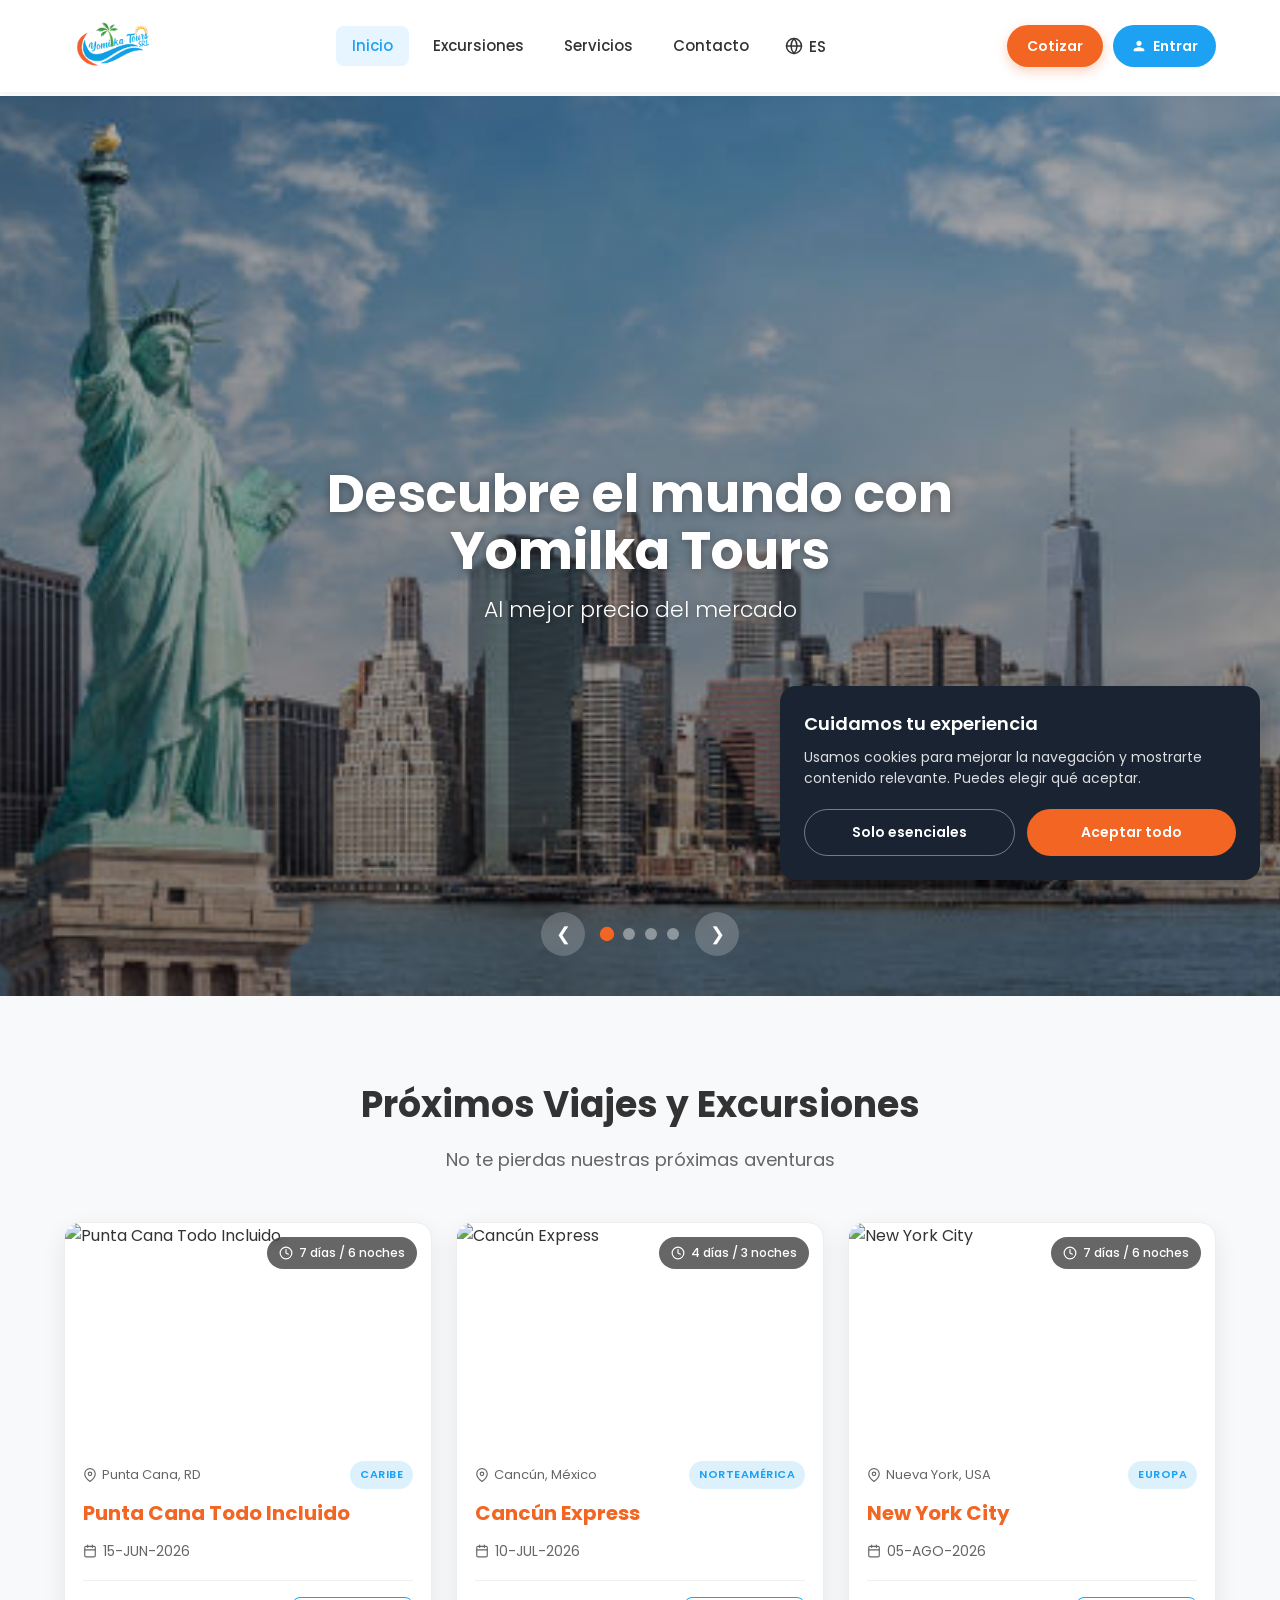
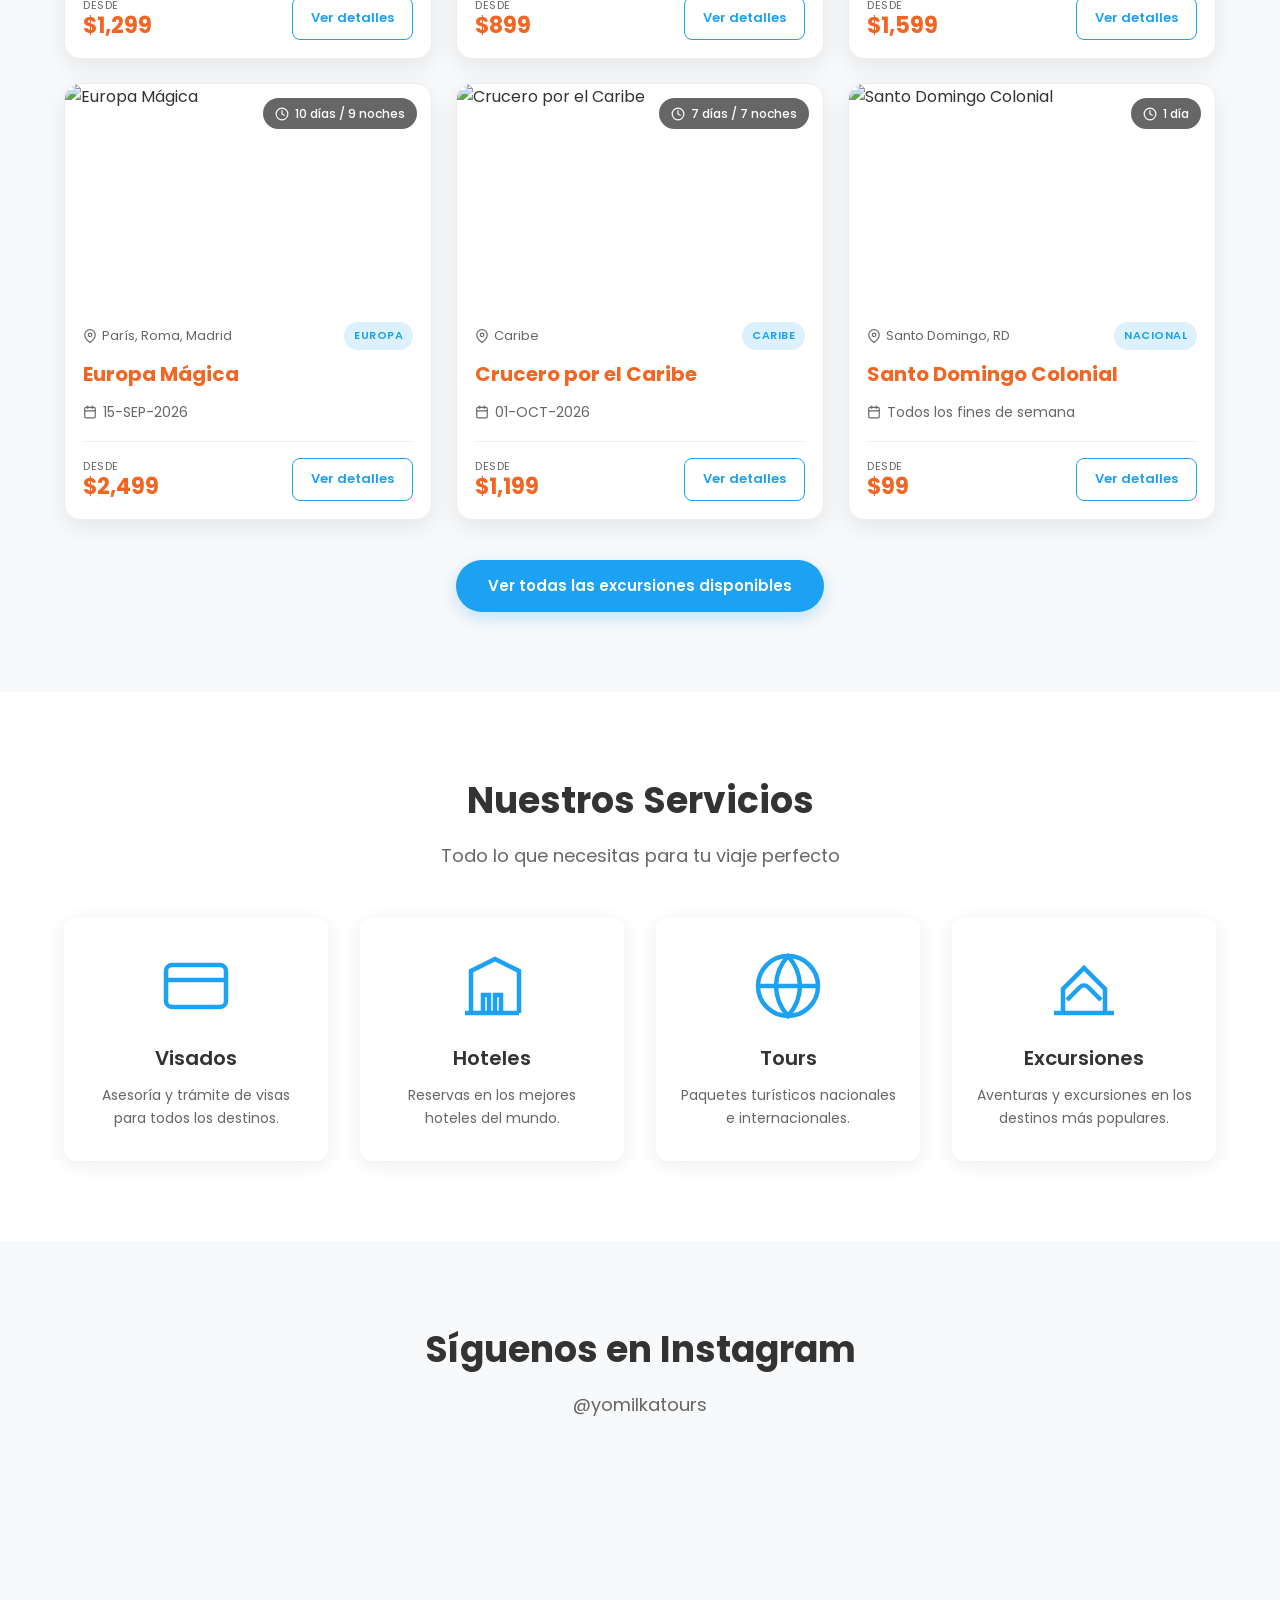
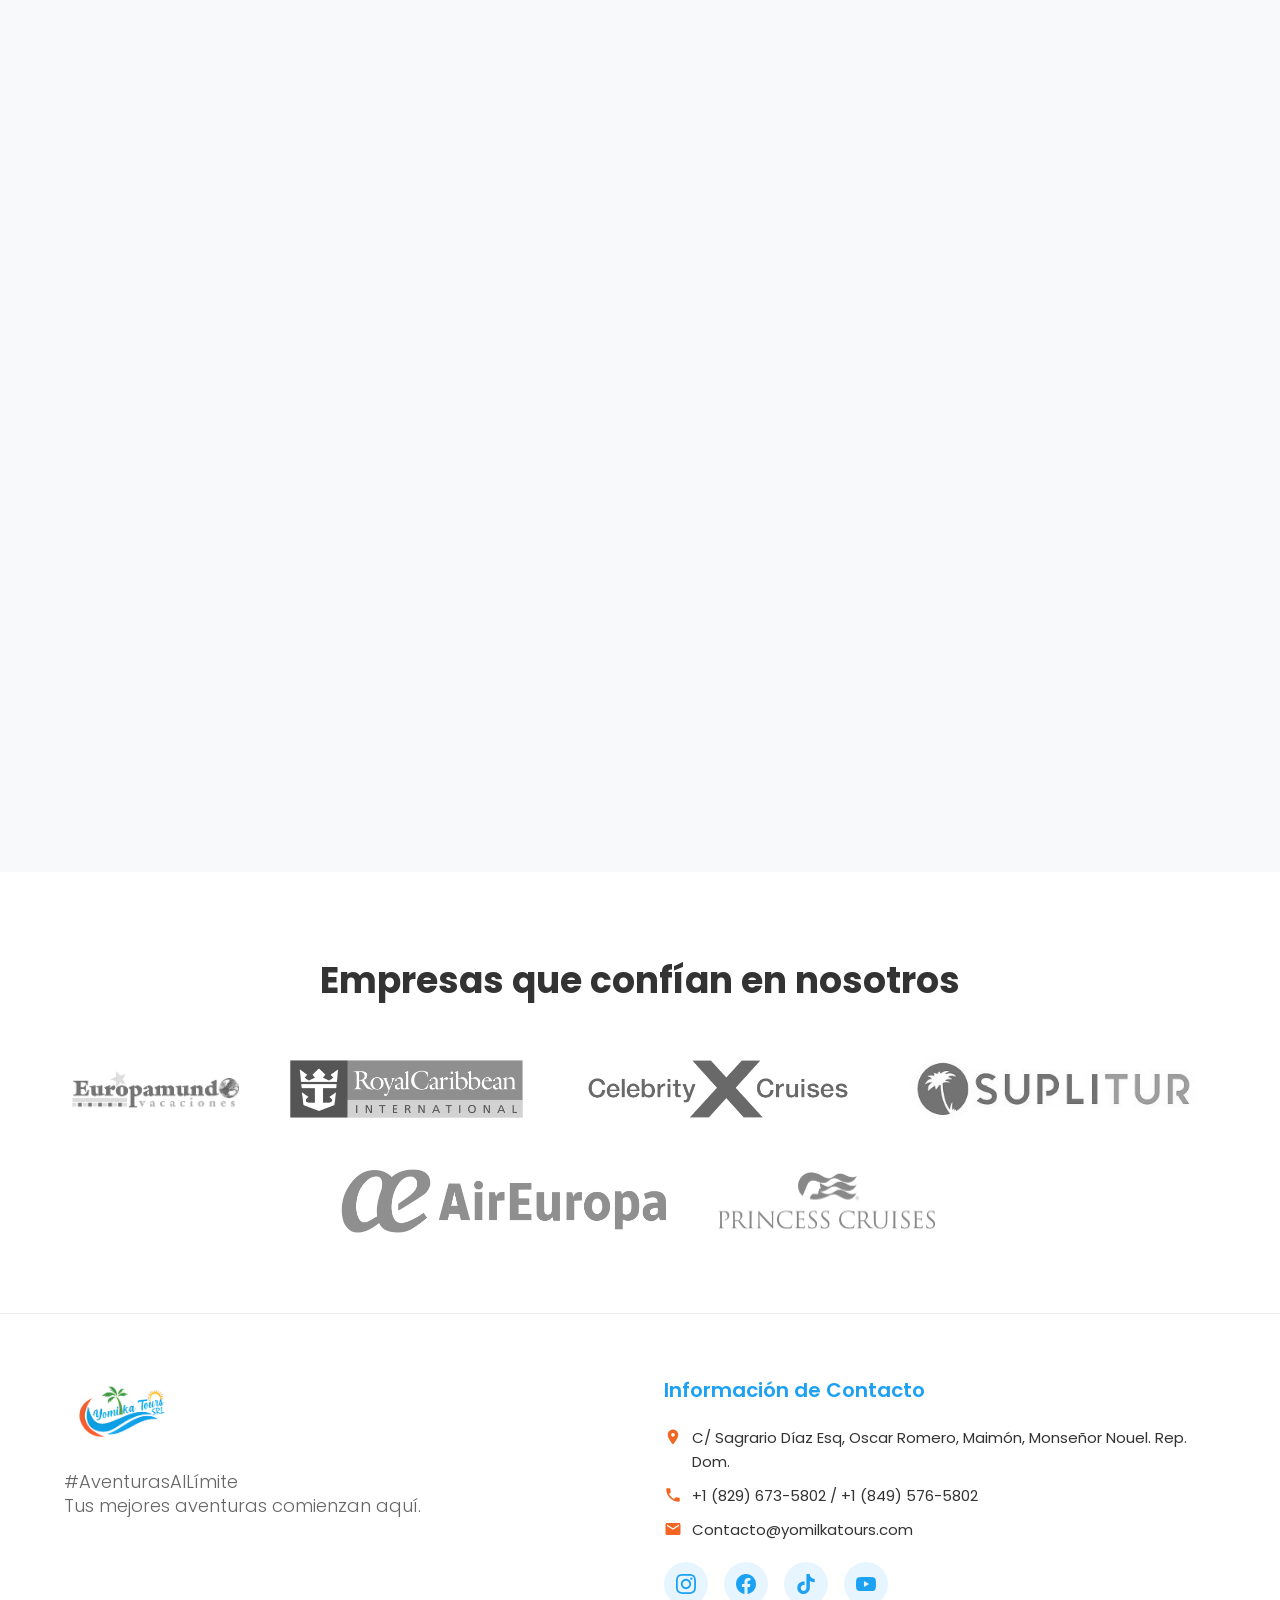
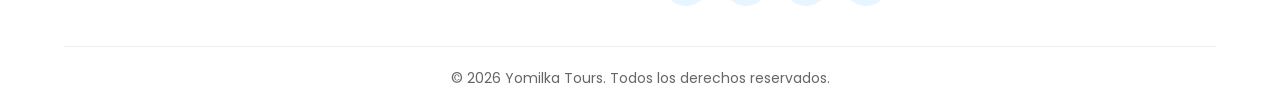
==== commit dbd3d9f5: "Agrega banner de cookies y recuerda idioma seleccionado" ====
--- a/index.html
+++ b/index.html
@@ -254,6 +254,7 @@
   <div class="gtranslate_wrapper" style="display:none;"></div>
   <script src="js/icons.js"></script>
   <script src="js/lang-switcher.js"></script>
+  <script src="js/cookies.js"></script>
   <script src="js/main.js"></script>
 </body>
 </html>
--- a/css/style.css
+++ b/css/style.css
@@ -132,9 +132,17 @@
   transform: translateY(-1px);
 }
 
-/* GTranslate native wrapper hidden (custom switcher below) */
+/* GTranslate native wrapper hidden off-screen (must remain renderable) */
 .gtranslate_wrapper {
-  display: none !important;
+  position: absolute !important;
+  left: -9999px !important;
+  top: -9999px !important;
+  opacity: 0 !important;
+  pointer-events: none !important;
+  width: 0 !important;
+  height: 0 !important;
+  overflow: hidden !important;
+  z-index: -1 !important;
 }
 
 .lang-switcher {
@@ -811,7 +819,7 @@
   margin-top: 2px;
 }
 
-.contact-page-info-item span {
+.contact-page-info-item .contact-label {
   display: block;
   font-size: 11px;
   color: var(--text-light);
@@ -2461,3 +2469,87 @@
     padding: 20px;
   }
 }
+
+/* Cookie Banner */
+.cookie-banner {
+  position: fixed;
+  bottom: 20px;
+  left: 20px;
+  right: 20px;
+  max-width: 480px;
+  background: #1a2332;
+  color: #fff;
+  border-radius: 16px;
+  padding: 24px;
+  box-shadow: 0 8px 32px rgba(0,0,0,0.25);
+  z-index: 9999;
+  display: none;
+}
+
+.cookie-banner.show {
+  display: block;
+}
+
+.cookie-banner-content {
+  display: flex;
+  flex-direction: column;
+  gap: 20px;
+}
+
+.cookie-banner-text h3 {
+  margin: 0 0 8px;
+  font-size: 18px;
+  font-weight: 600;
+}
+
+.cookie-banner-text p {
+  margin: 0;
+  font-size: 14px;
+  line-height: 1.5;
+  color: rgba(255,255,255,0.85);
+}
+
+.cookie-banner-actions {
+  display: flex;
+  gap: 12px;
+}
+
+.cookie-btn {
+  flex: 1;
+  padding: 12px 16px;
+  border-radius: 30px;
+  font-family: 'Poppins', sans-serif;
+  font-size: 14px;
+  font-weight: 600;
+  cursor: pointer;
+  transition: var(--transition);
+  border: none;
+  text-align: center;
+}
+
+.cookie-btn-primary {
+  background: var(--orange);
+  color: #fff;
+}
+
+.cookie-btn-primary:hover {
+  background: var(--orange-dark);
+}
+
+.cookie-btn-secondary {
+  background: transparent;
+  color: #fff;
+  border: 1px solid rgba(255,255,255,0.4);
+}
+
+.cookie-btn-secondary:hover {
+  background: rgba(255,255,255,0.1);
+}
+
+@media (min-width: 540px) {
+  .cookie-banner {
+    left: auto;
+    right: 20px;
+    bottom: 20px;
+  }
+}
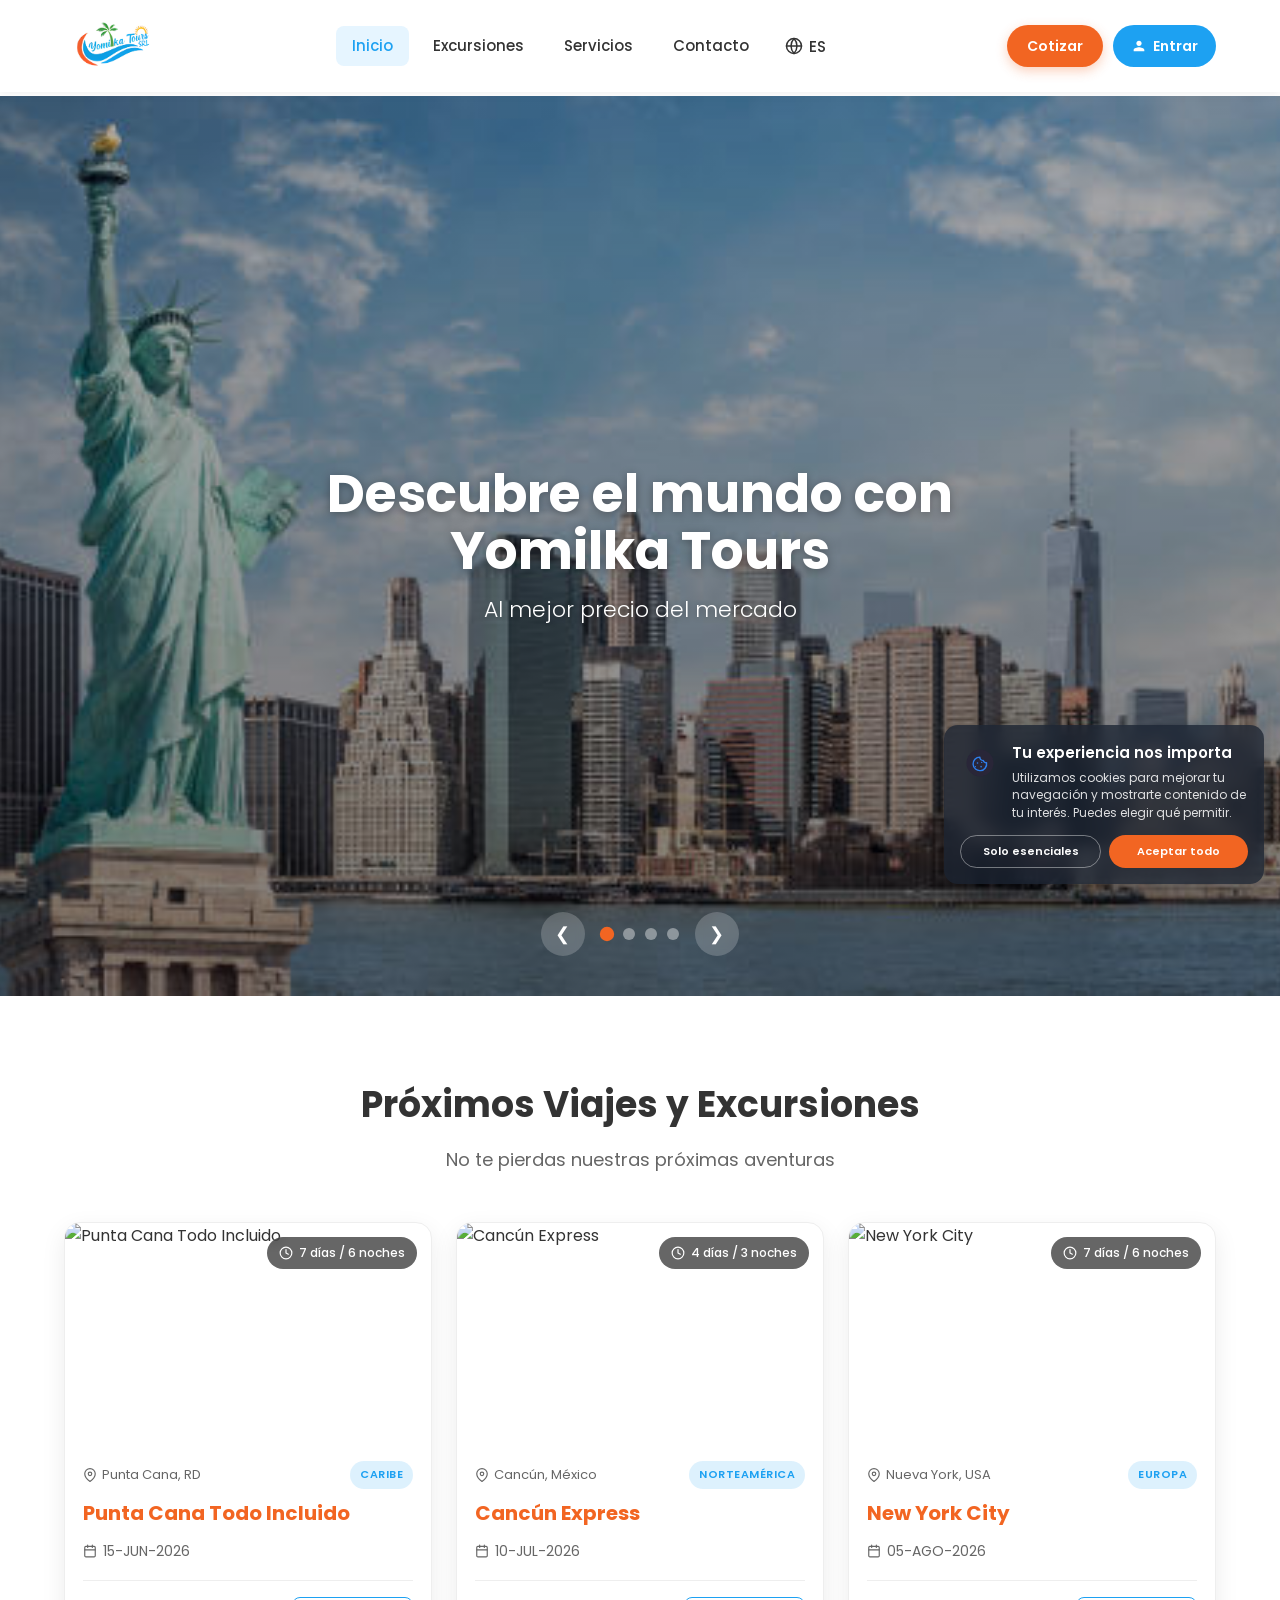
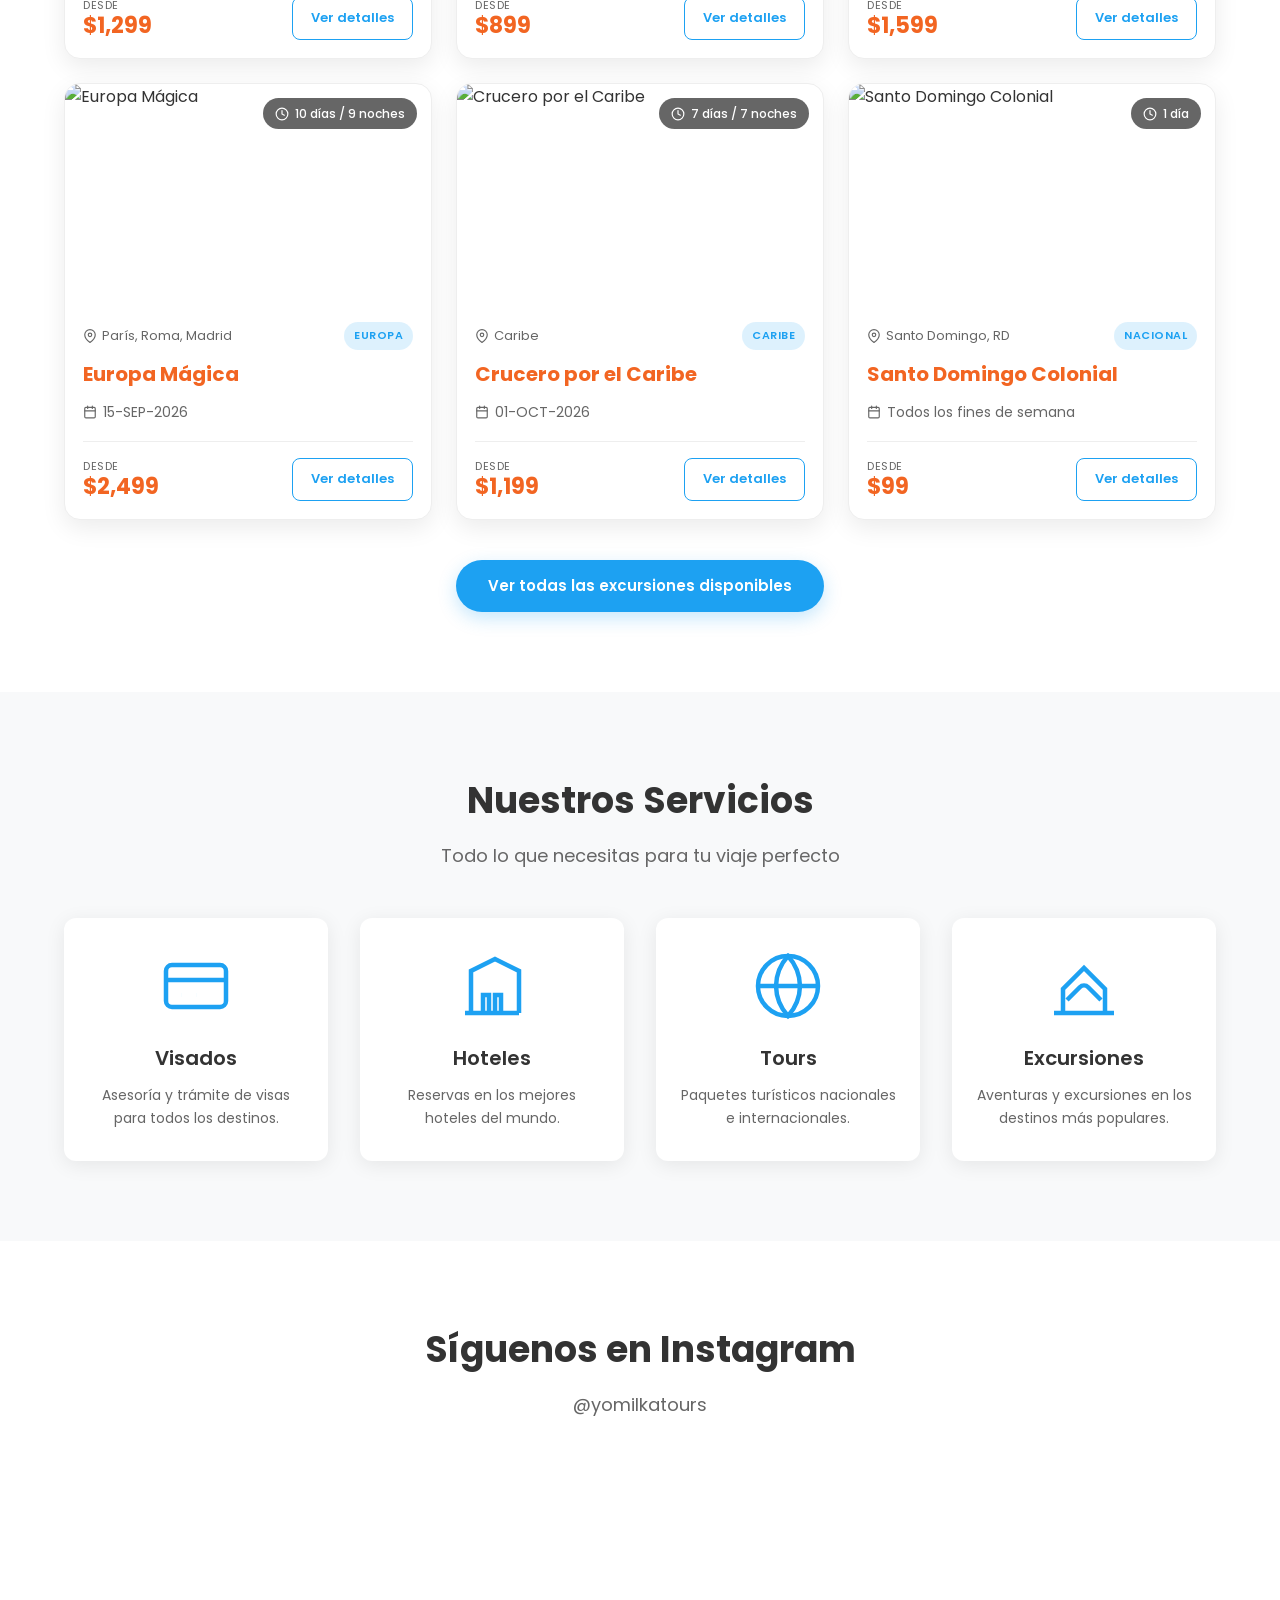
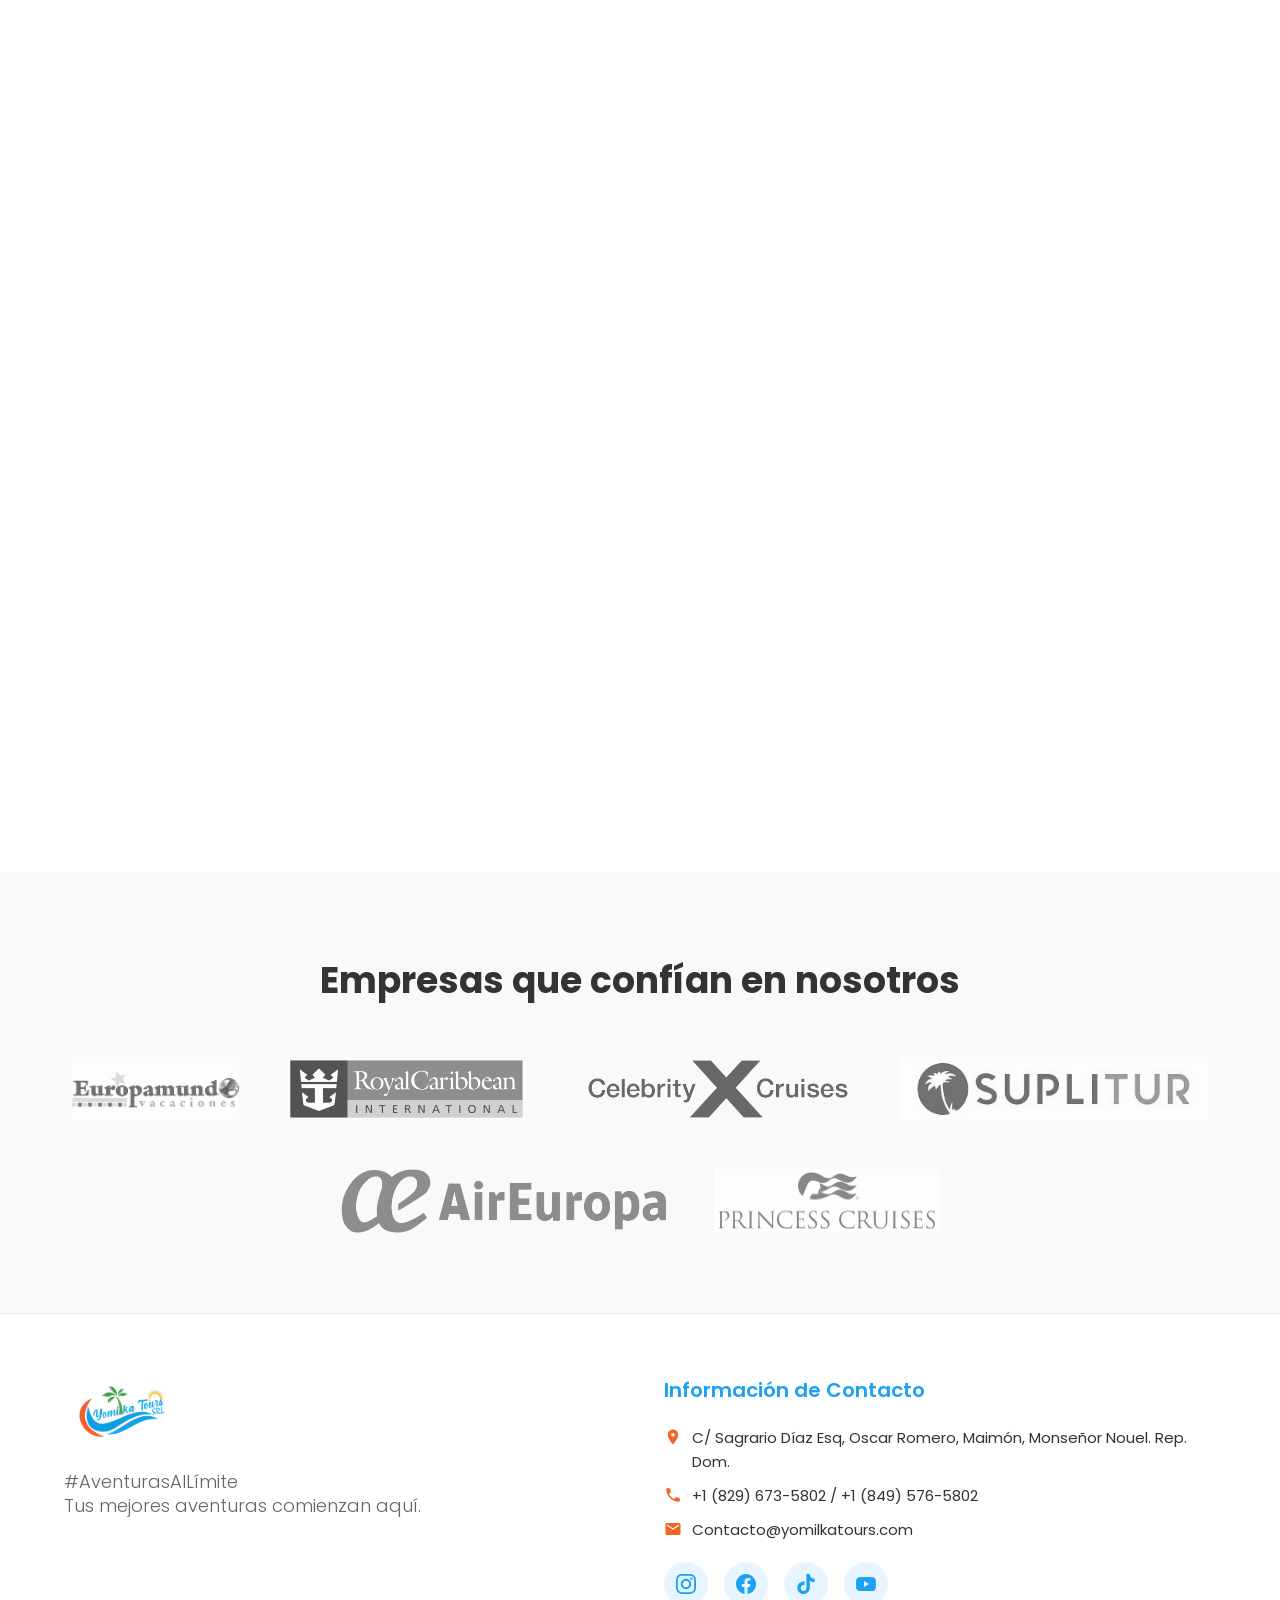
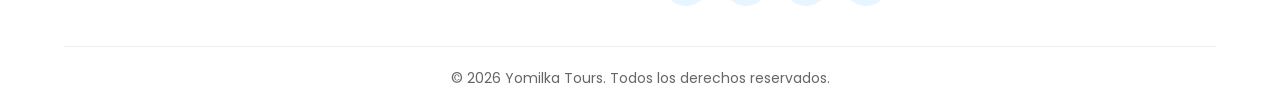
==== commit 8647c88f: "Mejora SEO: meta tags, sitemap, robots.txt y schema.org" ====
--- a/index.html
+++ b/index.html
@@ -3,7 +3,21 @@
 <head>
   <meta charset="UTF-8">
   <meta name="viewport" content="width=device-width, initial-scale=1.0">
-  <title>Yomilka Tours - Agencia de Viajes</title>
+  <title>Yomilka Tours | Agencia de Viajes en República Dominicana - Tours, Vuelos y Visas</title>
+  <meta name="description" content="Yomilka Tours es una agencia de viajes en República Dominicana. Ofrecemos tours, excursiones, vuelos, visas, hoteles y paquetes turísticos personalizados.">
+  <meta name="keywords" content="agencia de viajes, tours, excursiones, vuelos, visas, República Dominicana, Yomilka Tours, viajes, turismo, hoteles">
+  <meta name="author" content="Yomilka Tours">
+  <meta name="robots" content="index, follow">
+  <link rel="canonical" href="https://yomilkatours.com/">
+  <meta property="og:title" content="Yomilka Tours | Agencia de Viajes en República Dominicana">
+  <meta property="og:description" content="Tours, excursiones, vuelos, visas y más. La mejor agencia de viajes de República Dominicana.">
+  <meta property="og:type" content="website">
+  <meta property="og:url" content="https://yomilkatours.com/">
+  <meta property="og:image" content="https://yomilkatours.com/images/logo.png">
+  <meta name="twitter:card" content="summary_large_image">
+  <meta name="twitter:title" content="Yomilka Tours | Agencia de Viajes">
+  <meta name="twitter:description" content="Tours, excursiones, vuelos, visas y más.">
+  <meta name="twitter:image" content="https://yomilkatours.com/images/logo.png">
   <link rel="stylesheet" href="css/style.css">
   <link rel="preconnect" href="https://fonts.googleapis.com">
   <link href="https://fonts.googleapis.com/css2?family=Poppins:wght@300;400;500;600;700&display=swap" rel="stylesheet">
@@ -13,6 +27,31 @@
   <script src="https://cdn.gtranslate.net/widgets/latest/dropdown.js" defer></script>
 </head>
 <body>
+  <script type="application/ld+json">
+  {
+    "@context": "https://schema.org",
+    "@type": "TravelAgency",
+    "name": "Yomilka Tours",
+    "url": "https://yomilkatours.com",
+    "logo": "https://yomilkatours.com/images/logo.png",
+    "description": "Agencia de viajes en República Dominicana especializada en tours, excursiones, vuelos, visas y hoteles.",
+    "address": {
+      "@type": "PostalAddress",
+      "streetAddress": "C/ Sagrario Díaz Esq, Oscar Romero",
+      "addressLocality": "Maimón",
+      "addressRegion": "Monseñor Nouel",
+      "addressCountry": "DO"
+    },
+    "telephone": "+1-829-673-5802",
+    "email": "Contacto@yomilkatours.com",
+    "sameAs": [
+      "https://instagram.com/yomilkatours",
+      "https://facebook.com/yomilkatours",
+      "https://youtube.com/@yomilkatours",
+      "https://tiktok.com/@yomilkatours"
+    ]
+  }
+  </script>
 
   <!-- Header -->
   <header class="header" id="header">
--- a/css/style.css
+++ b/css/style.css
@@ -2473,15 +2473,18 @@
 /* Cookie Banner */
 .cookie-banner {
   position: fixed;
-  bottom: 20px;
-  left: 20px;
-  right: 20px;
-  max-width: 480px;
-  background: #1a2332;
-  color: #fff;
-  border-radius: 16px;
-  padding: 24px;
-  box-shadow: 0 8px 32px rgba(0,0,0,0.25);
+  bottom: 16px;
+  right: 16px;
+  left: auto;
+  max-width: 320px;
+  width: calc(100% - 32px);
+  background: rgba(26, 35, 50, 0.75);
+  backdrop-filter: blur(8px);
+  -webkit-backdrop-filter: blur(8px);
+  color: #fff;
+  border-radius: 14px;
+  padding: 16px;
+  box-shadow: 0 8px 24px rgba(0,0,0,0.25);
   z-index: 9999;
   display: none;
 }
@@ -2493,33 +2496,44 @@
 .cookie-banner-content {
   display: flex;
   flex-direction: column;
-  gap: 20px;
+  gap: 14px;
+}
+
+.cookie-banner-top {
+  display: flex;
+  align-items: flex-start;
+  gap: 12px;
+}
+
+.cookie-icon {
+  flex-shrink: 0;
+  margin-top: 2px;
 }
 
 .cookie-banner-text h3 {
-  margin: 0 0 8px;
-  font-size: 18px;
+  margin: 0 0 4px;
+  font-size: 15px;
   font-weight: 600;
 }
 
 .cookie-banner-text p {
   margin: 0;
-  font-size: 14px;
-  line-height: 1.5;
+  font-size: 12px;
+  line-height: 1.45;
   color: rgba(255,255,255,0.85);
 }
 
 .cookie-banner-actions {
   display: flex;
-  gap: 12px;
+  gap: 8px;
 }
 
 .cookie-btn {
   flex: 1;
-  padding: 12px 16px;
+  padding: 7px 10px;
   border-radius: 30px;
   font-family: 'Poppins', sans-serif;
-  font-size: 14px;
+  font-size: 11px;
   font-weight: 600;
   cursor: pointer;
   transition: var(--transition);
@@ -2545,11 +2559,3 @@
 .cookie-btn-secondary:hover {
   background: rgba(255,255,255,0.1);
 }
-
-@media (min-width: 540px) {
-  .cookie-banner {
-    left: auto;
-    right: 20px;
-    bottom: 20px;
-  }
-}
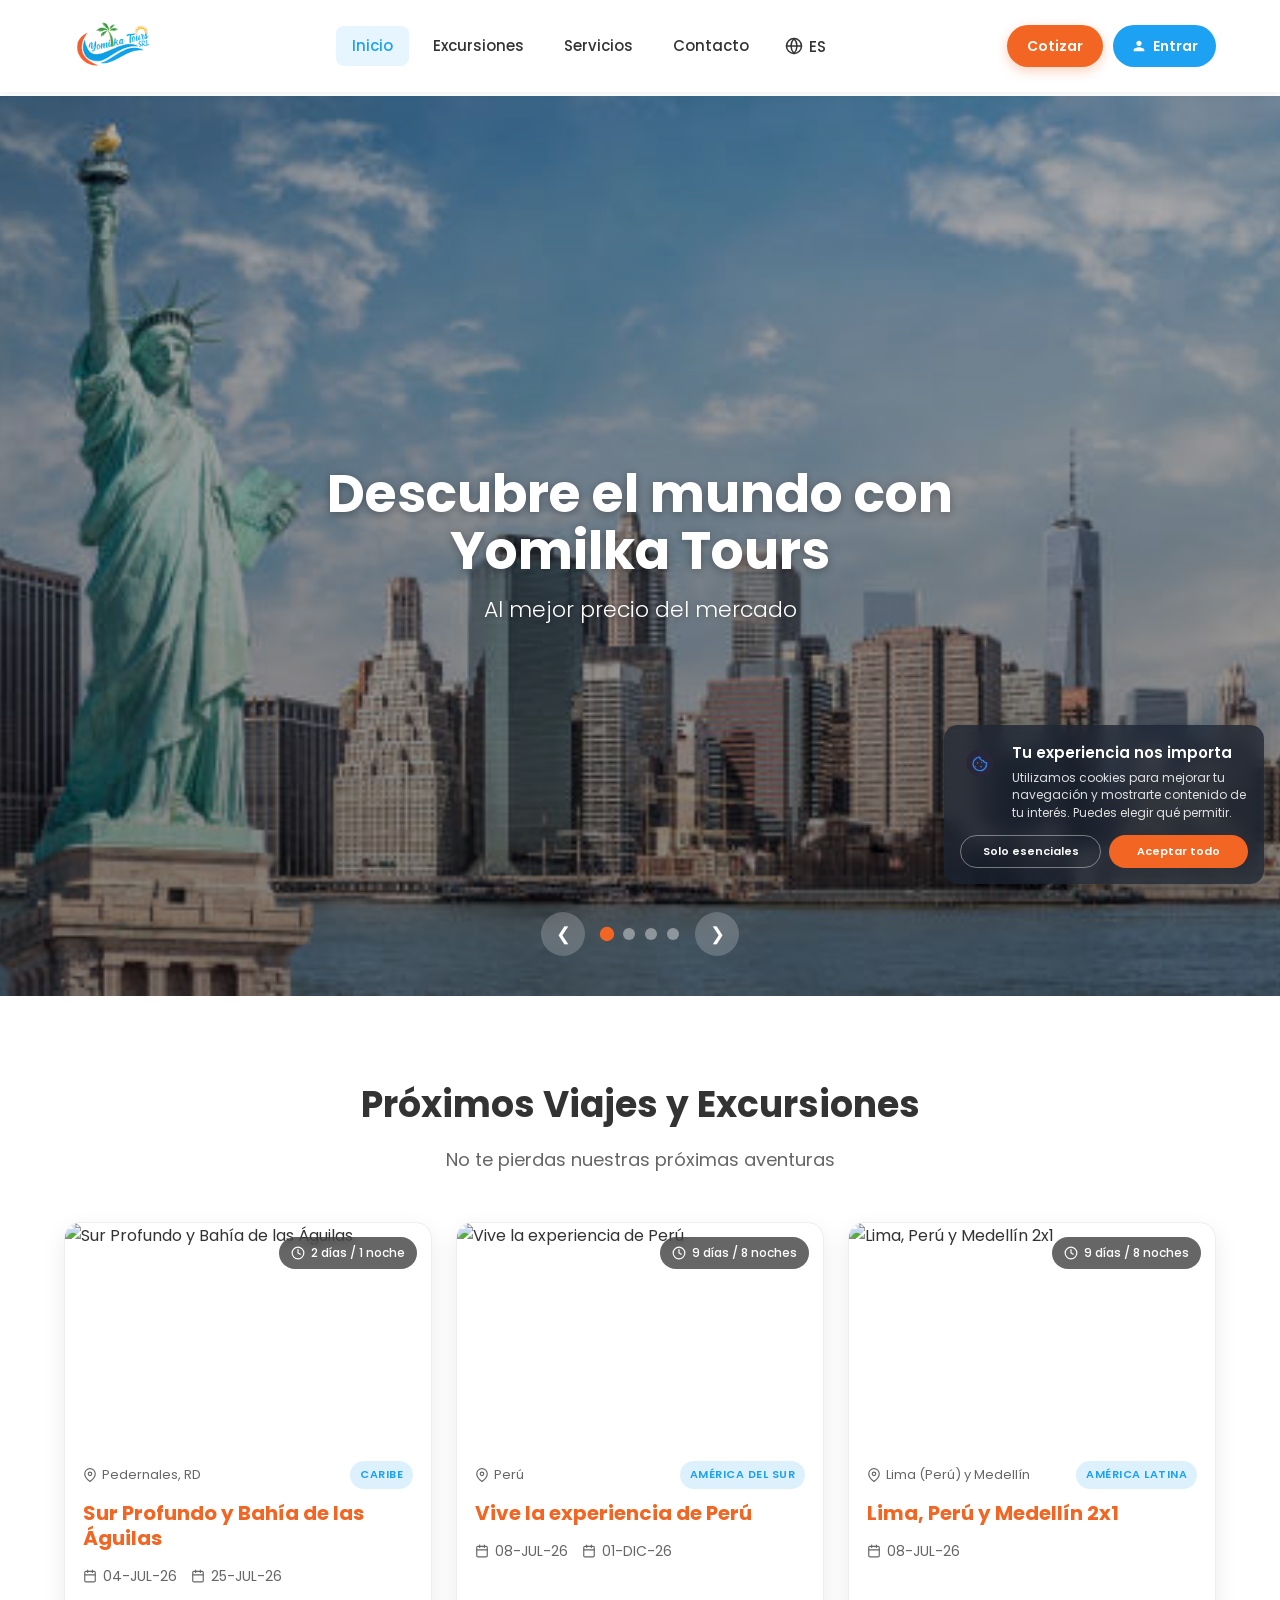
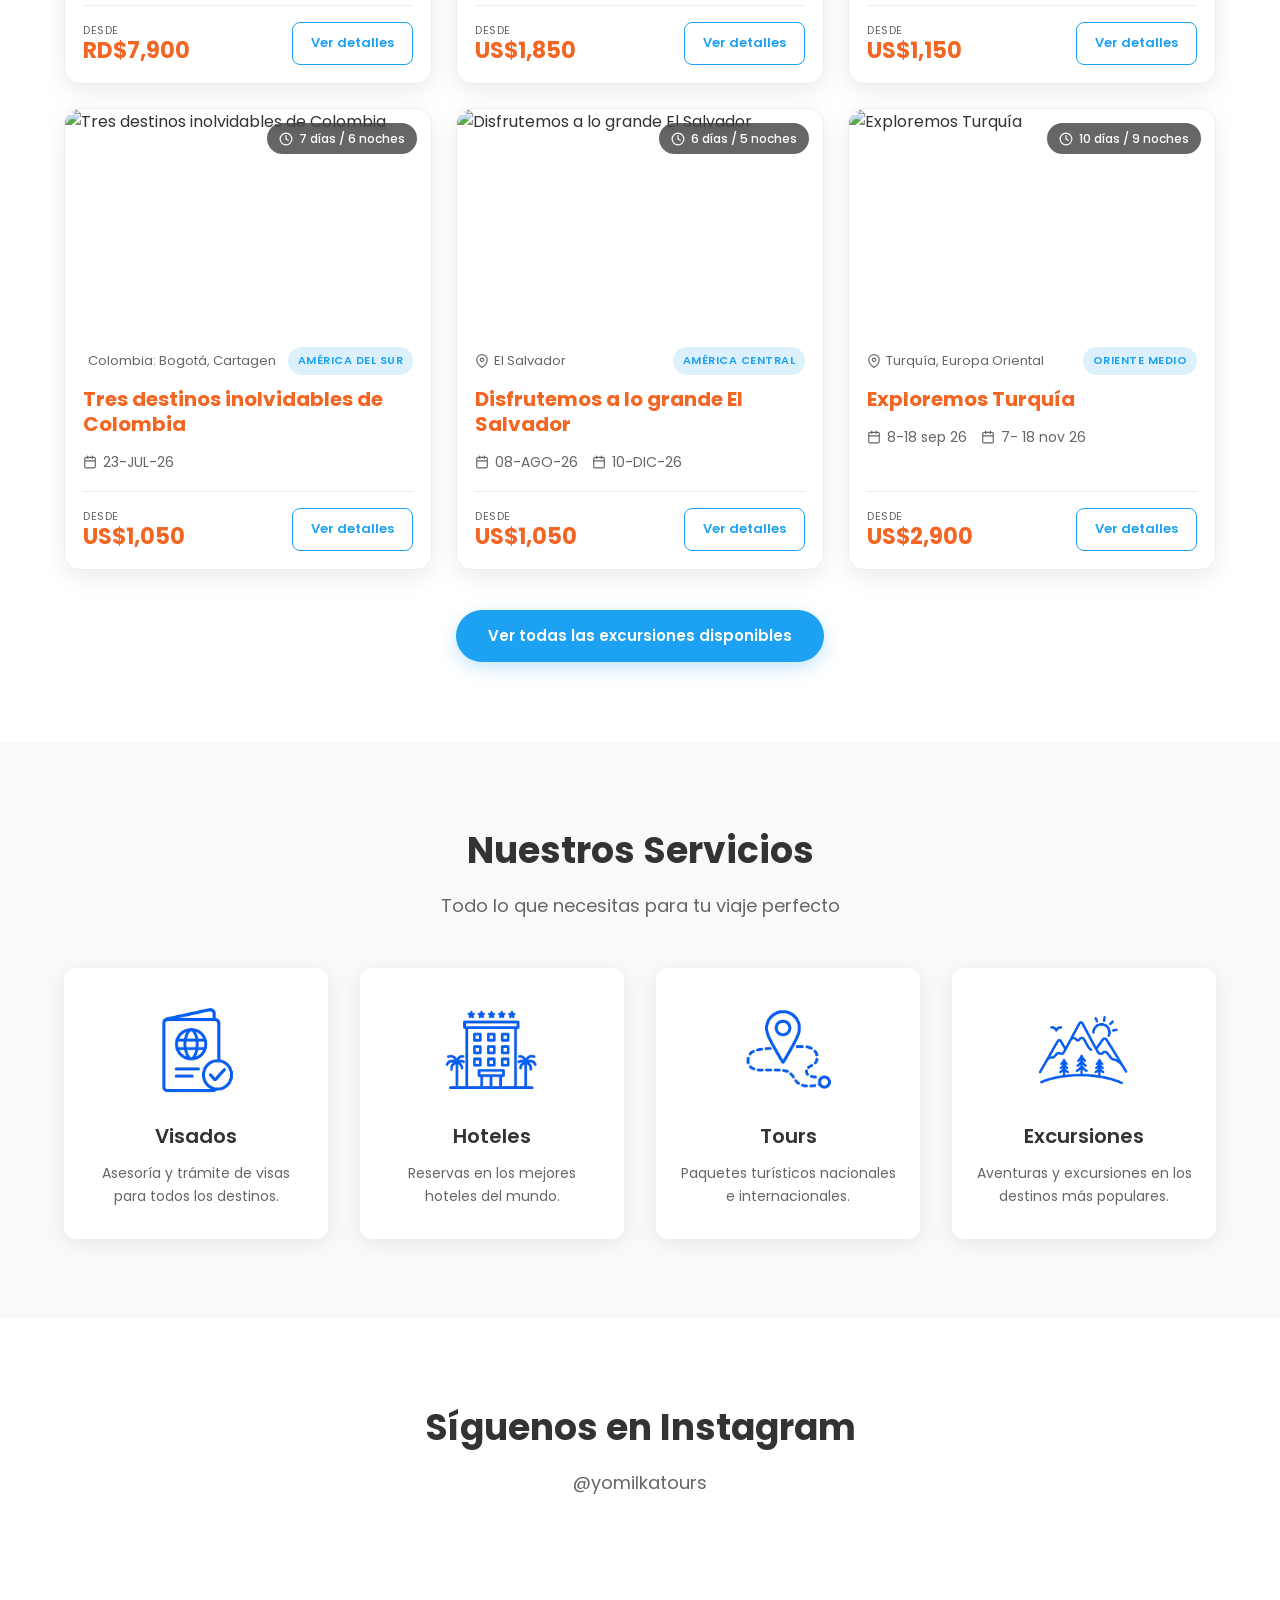
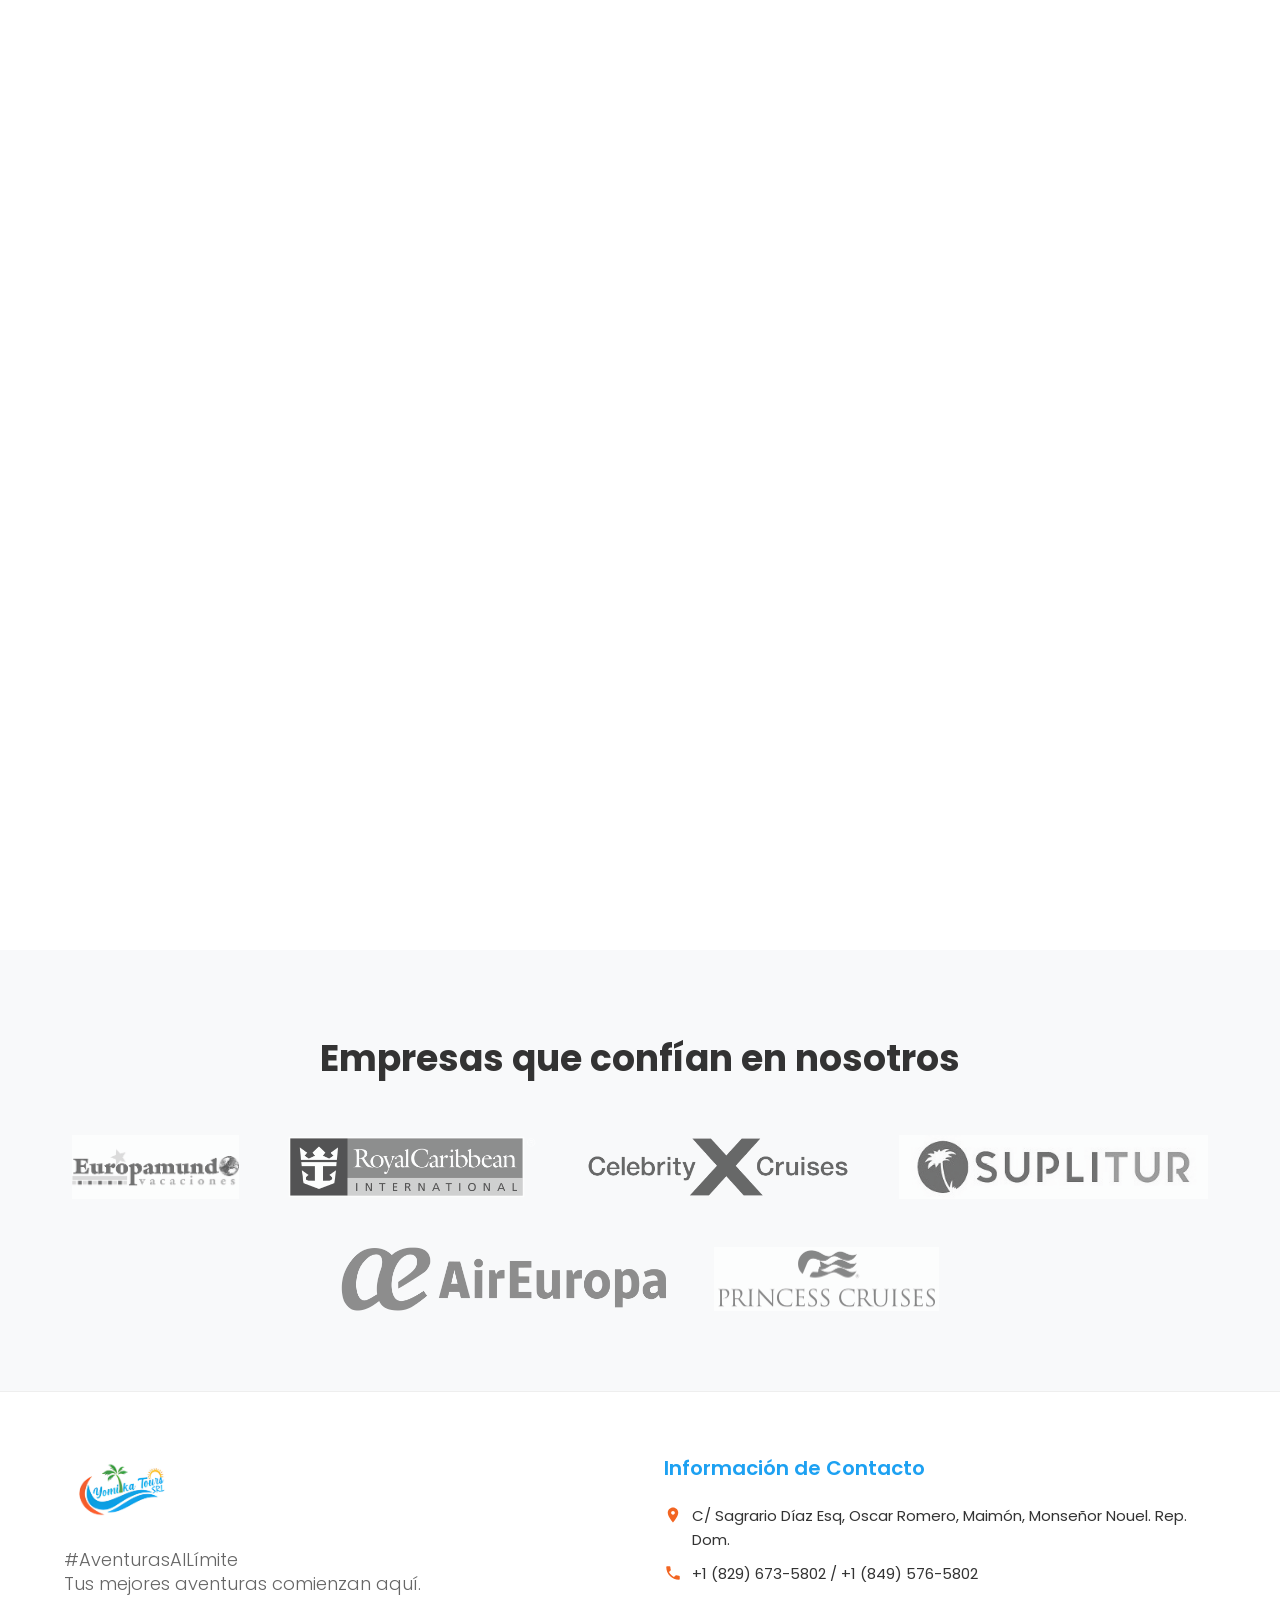
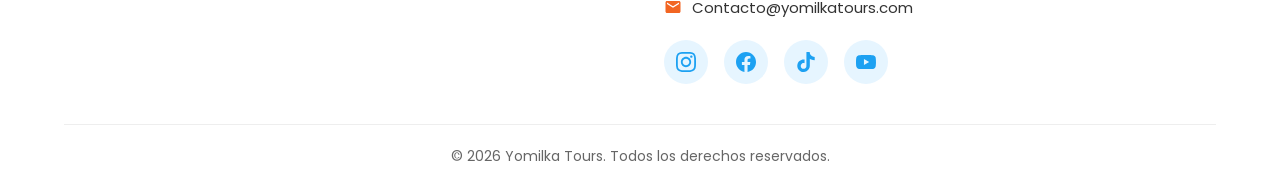
==== commit d2b24cd9: "Aplicar formato v2 al modal de cotizar en inicio" ====
--- a/index.html
+++ b/index.html
@@ -238,10 +238,13 @@
   <!-- Quote Modal -->
   <div class="modal" id="quoteModal">
     <div class="modal-overlay" onclick="closeQuote()"></div>
-    <div class="modal-content">
+    <div class="modal-content modal-content-v2">
       <button class="modal-close" onclick="closeQuote()">&times;</button>
-      <h2>Cotizar Viaje</h2>
-      <p class="modal-trip" id="modalTripName">Complete el formulario para cotizar</p>
+      <div class="modal-header">
+        <h2 id="modalTitle">Cotizar Viaje</h2>
+        <p class="modal-trip" id="modalTripName">Complete el formulario para cotizar</p>
+        <p class="modal-subtitle">Te contactaremos en menos de 24 horas con todos los detalles.</p>
+      </div>
       <form id="quoteForm" onsubmit="submitQuote(event)">
         <div class="form-row">
           <div class="form-group">
@@ -256,16 +259,16 @@
         <div class="form-row">
           <div class="form-group">
             <label for="firstName">Nombre</label>
-            <input type="text" id="firstName" name="firstName" required>
+            <input type="text" id="firstName" name="firstName" placeholder="Tu nombre" required>
           </div>
           <div class="form-group">
             <label for="lastName">Apellidos</label>
-            <input type="text" id="lastName" name="lastName" required>
+            <input type="text" id="lastName" name="lastName" placeholder="Tu apellido" required>
           </div>
         </div>
         <div class="form-group">
           <label for="email">Correo Electrónico</label>
-          <input type="email" id="email" name="email" required>
+          <input type="email" id="email" name="email" placeholder="tu@email.com" required>
         </div>
         <div class="form-group">
           <label for="phone">Número de Celular</label>
@@ -282,10 +285,10 @@
           </div>
         </div>
         <div class="form-group">
-          <label for="notes">Información Adicional</label>
+          <label for="notes">Información Adicional <span class="label-optional">(opcional)</span></label>
           <textarea id="notes" name="notes" rows="4" placeholder="¿Alguna solicitud especial?"></textarea>
         </div>
-        <button type="submit" class="btn-submit">Enviar Cotización</button>
+        <button type="submit" class="btn-submit btn-submit-v2">Enviar Cotización</button>
       </form>
     </div>
   </div>
--- a/css/style.css
+++ b/css/style.css
@@ -616,15 +616,17 @@
 }
 
 .service-icon {
-  width: 72px;
-  height: 72px;
+  width: 100px;
+  height: 100px;
   margin: 0 auto 20px;
   color: var(--blue);
 }
 
-.service-icon svg {
+.service-icon svg,
+.service-icon img {
   width: 100%;
   height: 100%;
+  object-fit: contain;
 }
 
 .service-item h3 {
@@ -1298,9 +1300,9 @@
 .tour-meta {
   display: flex;
   flex-wrap: wrap;
-  gap: 16px;
-  color: #fff;
-  font-size: 16px;
+  gap: 20px;
+  color: #fff;
+  font-size: 14px;
   font-weight: 500;
   opacity: 0.95;
 }
@@ -1309,6 +1311,7 @@
   display: inline-flex;
   align-items: center;
   gap: 6px;
+  padding-right: 4px;
 }
 
 .tour-content {
@@ -1813,8 +1816,8 @@
     font-size: 32px;
   }
   .tour-meta {
-    gap: 12px;
-    font-size: 14px;
+    gap: 14px;
+    font-size: 12px;
   }
   .includes-grid {
     grid-template-columns: 1fr;
@@ -1967,13 +1970,20 @@
   margin-bottom: 14px;
 }
 
+.trip-card-dates {
+  display: flex;
+  flex-wrap: wrap;
+  gap: 8px 14px;
+  margin-bottom: 18px;
+}
+
 .trip-card-date {
   display: inline-flex;
   align-items: center;
   gap: 6px;
   font-size: 14px;
   color: var(--text-light);
-  margin-bottom: 18px;
+  white-space: nowrap;
 }
 
 .trip-card-footer {
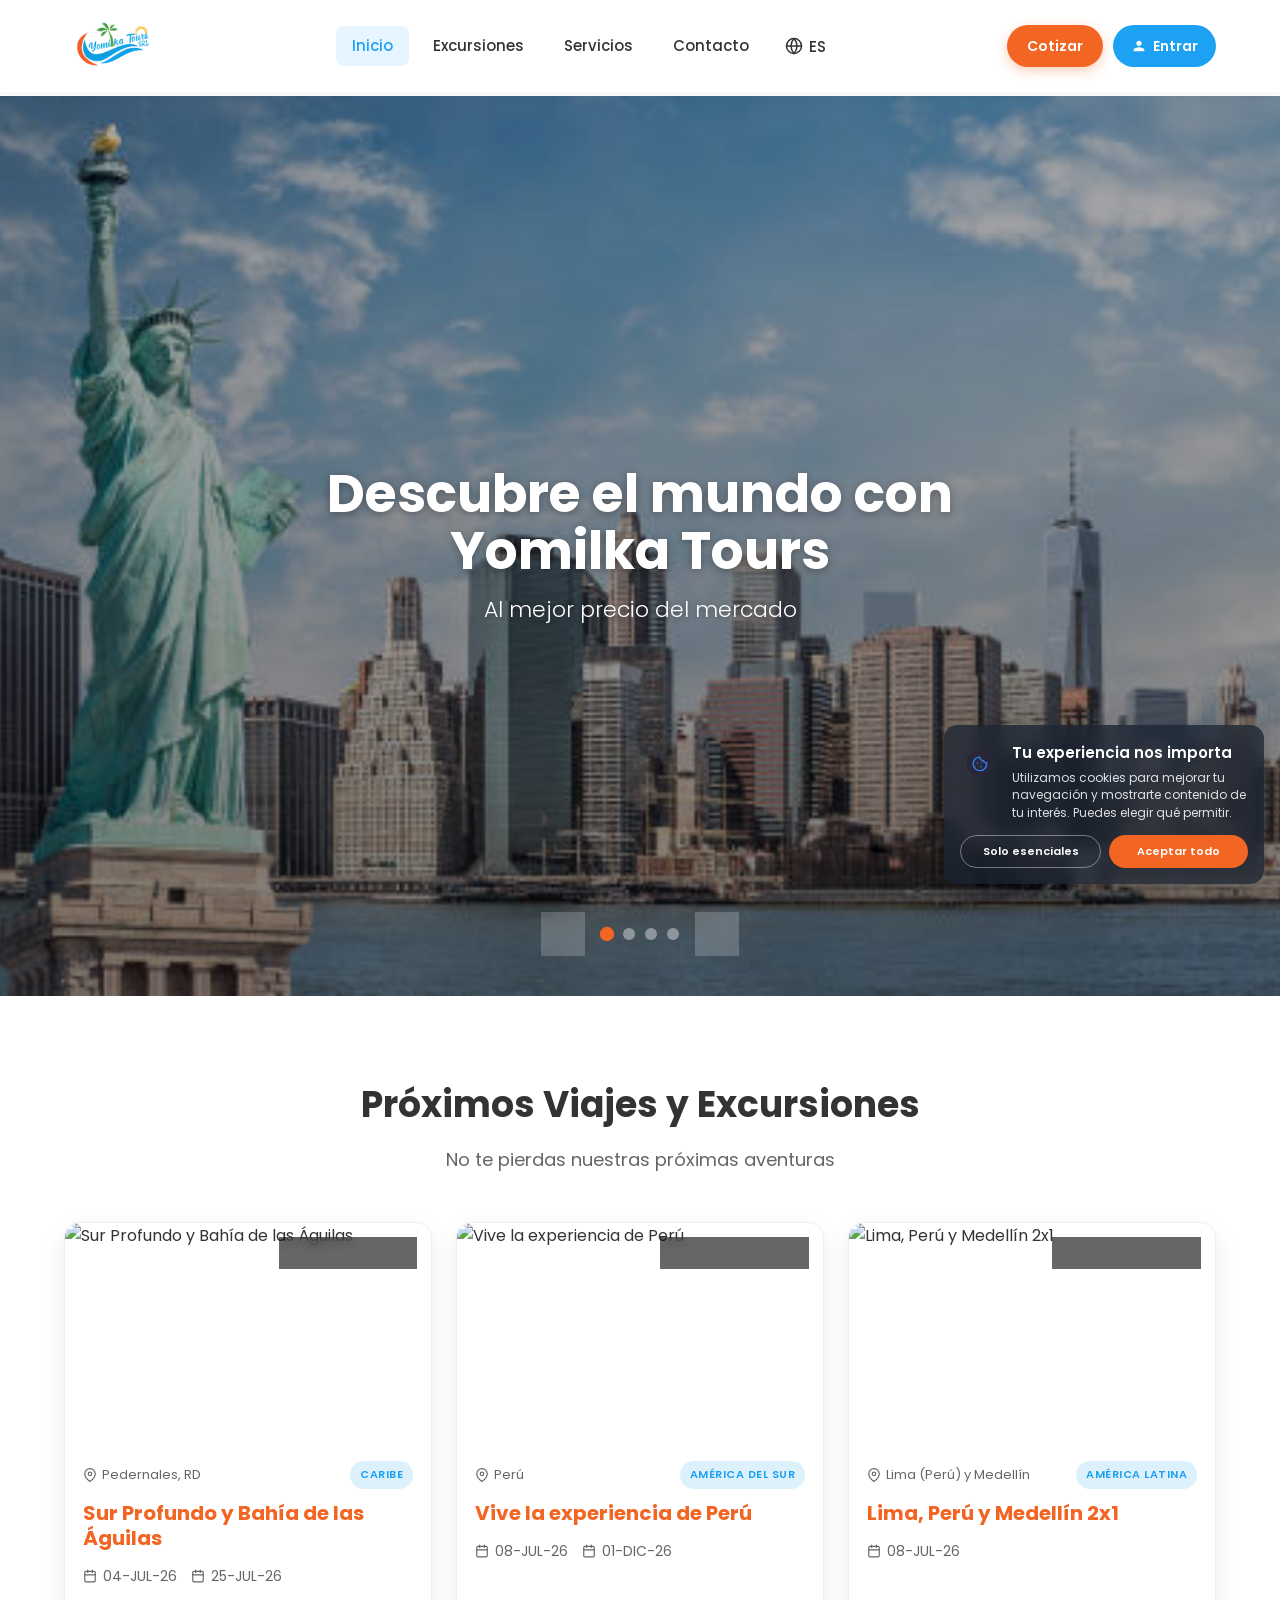
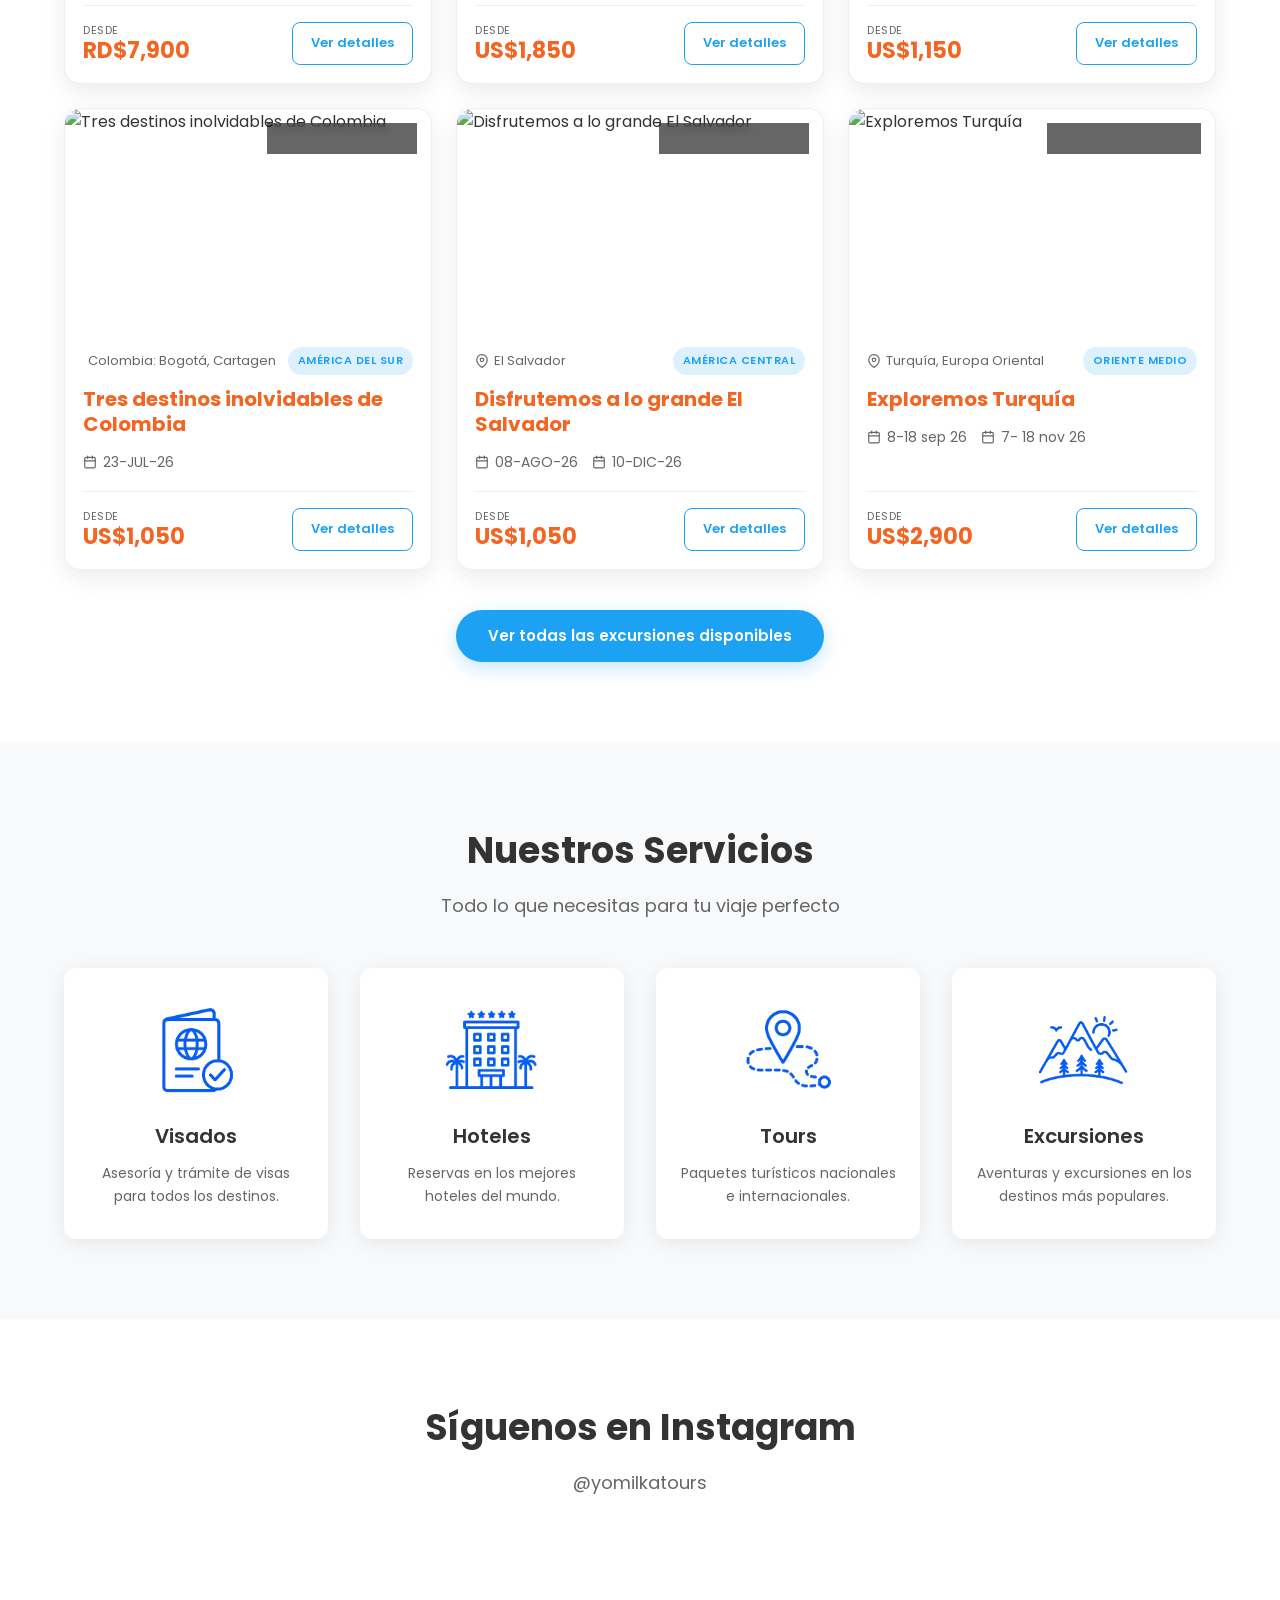
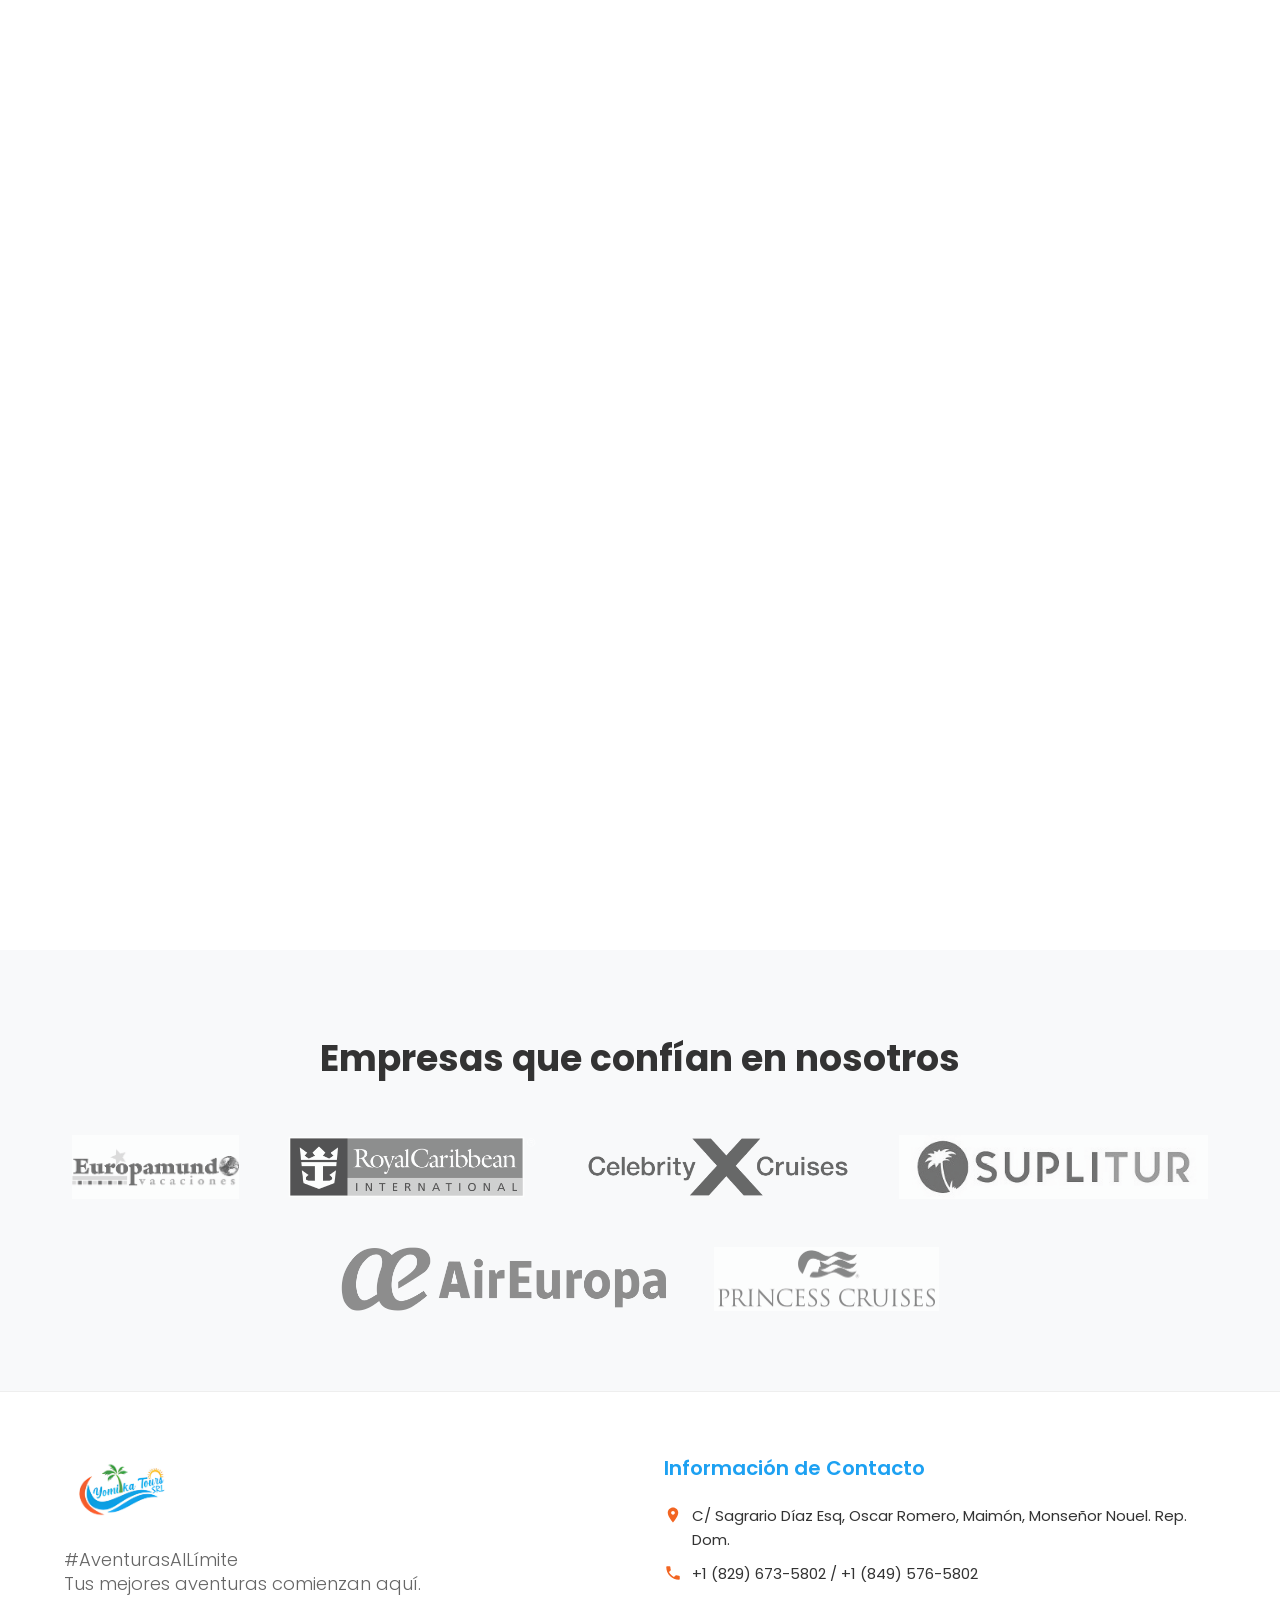
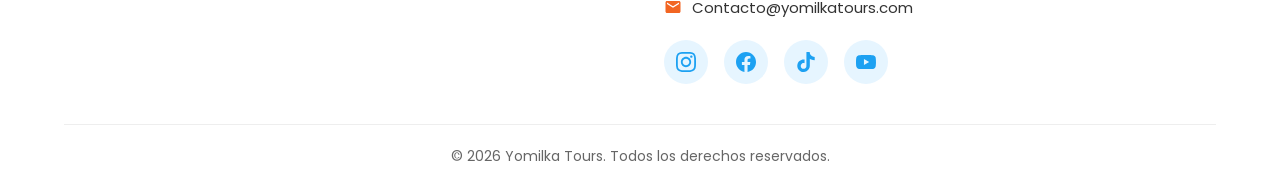
==== commit 7e8f042f: "Configurar envio de formularios por correo, pagina de gracias y nombres de campos en espanol" ====
--- a/index.html
+++ b/index.html
@@ -245,48 +245,53 @@
         <p class="modal-trip" id="modalTripName">Complete el formulario para cotizar</p>
         <p class="modal-subtitle">Te contactaremos en menos de 24 horas con todos los detalles.</p>
       </div>
-      <form id="quoteForm" onsubmit="submitQuote(event)">
+      <form id="quoteForm" action="https://formsubmit.co/Contacto@yomilkatours.com" method="POST">
+        <input type="hidden" name="_subject" value="Nueva cotización desde la web - Yomilka Tours">
+        <input type="hidden" name="_next" value="https://yomilkatours.com/gracias.html">
+        <input type="hidden" name="_template" value="table">
+        <input type="text" name="_honey" style="display:none">
+        <input type="hidden" name="_captcha" value="false">
         <div class="form-row">
           <div class="form-group">
             <label for="adults">Adultos</label>
-            <input type="number" id="adults" name="adults" min="1" value="1" required>
+            <input type="number" id="adults" name="Adultos" min="1" value="1" required>
           </div>
           <div class="form-group">
             <label for="children">Niños (2-12 años)</label>
-            <input type="number" id="children" name="children" min="0" value="0">
+            <input type="number" id="children" name="Niños" min="0" value="0">
           </div>
         </div>
         <div class="form-row">
           <div class="form-group">
             <label for="firstName">Nombre</label>
-            <input type="text" id="firstName" name="firstName" placeholder="Tu nombre" required>
+            <input type="text" id="firstName" name="Nombre" placeholder="Tu nombre" required>
           </div>
           <div class="form-group">
             <label for="lastName">Apellidos</label>
-            <input type="text" id="lastName" name="lastName" placeholder="Tu apellido" required>
+            <input type="text" id="lastName" name="Apellidos" placeholder="Tu apellido" required>
           </div>
         </div>
         <div class="form-group">
           <label for="email">Correo Electrónico</label>
-          <input type="email" id="email" name="email" placeholder="tu@email.com" required>
+          <input type="email" id="email" name="Correo" placeholder="tu@email.com" required>
         </div>
         <div class="form-group">
           <label for="phone">Número de Celular</label>
-          <input type="tel" id="phone" name="phone" placeholder="809-555-1234" required>
+          <input type="tel" id="phone" name="Celular" placeholder="809-555-1234" required>
         </div>
         <div class="form-row">
           <div class="form-group">
             <label for="checkIn">Fecha de Entrada</label>
-            <input type="date" id="checkIn" name="checkIn" required>
+            <input type="date" id="checkIn" name="Fecha de entrada" required>
           </div>
           <div class="form-group">
             <label for="checkOut">Fecha de Salida</label>
-            <input type="date" id="checkOut" name="checkOut" required>
+            <input type="date" id="checkOut" name="Fecha de salida" required>
           </div>
         </div>
         <div class="form-group">
           <label for="notes">Información Adicional <span class="label-optional">(opcional)</span></label>
-          <textarea id="notes" name="notes" rows="4" placeholder="¿Alguna solicitud especial?"></textarea>
+          <textarea id="notes" name="Información adicional" rows="4" placeholder="¿Alguna solicitud especial?"></textarea>
         </div>
         <button type="submit" class="btn-submit btn-submit-v2">Enviar Cotización</button>
       </form>
--- a/css/style.css
+++ b/css/style.css
@@ -1674,12 +1674,12 @@
 .sidebar-dates {
   display: flex;
   flex-direction: column;
-  gap: 4px;
-  padding: 10px;
+  gap: 2px;
+  padding: 8px;
   background: #f8f9fa;
   border: 1px dashed #ddd;
   border-radius: 10px;
-  margin-bottom: 12px;
+  margin-bottom: 10px;
 }
 
 .dates-label {
@@ -2183,11 +2183,11 @@
   display: flex;
   justify-content: space-between;
   align-items: center;
-  gap: 12px;
+  gap: 10px;
   background: #fff;
   border: 1px solid #eee;
-  border-radius: 16px;
-  padding: 16px;
+  border-radius: 14px;
+  padding: 12px 14px;
   box-shadow: 0 4px 16px rgba(0,0,0,0.05);
   transition: var(--transition);
 }
@@ -2258,9 +2258,9 @@
 .sidebar-date-card {
   background: #fff;
   border: 1px solid #eee;
-  border-radius: 12px;
-  padding: 12px;
-  margin-bottom: 10px;
+  border-radius: 10px;
+  padding: 8px 10px;
+  margin-bottom: 6px;
 }
 
 .sidebar-date-card:last-child {
@@ -2271,7 +2271,7 @@
   display: flex;
   justify-content: space-between;
   align-items: center;
-  padding: 4px 0;
+  padding: 2px 0;
 }
 
 .sidebar-date-label {
@@ -2307,13 +2307,22 @@
 .modal-content-v2 {
   border-radius: 20px;
   padding: 0;
-  overflow: hidden;
+  overflow-x: hidden;
+  overflow-y: auto;
   max-width: 520px;
+  max-height: 90vh;
+  width: 100%;
+}
+
+.modal-content-v2 * {
+  overflow-wrap: break-word;
+  word-wrap: break-word;
+  word-break: break-word;
 }
 
 .modal-header {
   background: linear-gradient(135deg, var(--blue-light) 0%, #fff 100%);
-  padding: 32px 32px 20px;
+  padding: 18px 32px 12px;
   border-bottom: 1px solid #f0f0f0;
 }
 
@@ -2321,14 +2330,14 @@
   font-size: 22px;
   font-weight: 700;
   color: var(--text);
-  margin-bottom: 6px;
+  margin-bottom: 4px;
 }
 
 .modal-content-v2 .modal-trip {
   font-size: 15px;
   font-weight: 600;
   color: var(--orange);
-  margin-bottom: 6px;
+  margin-bottom: 4px;
 }
 
 .modal-subtitle {
@@ -2338,18 +2347,18 @@
 }
 
 .modal-content-v2 form {
-  padding: 24px 32px 32px;
+  padding: 12px 32px 20px;
 }
 
 .modal-content-v2 .form-group {
-  margin-bottom: 18px;
+  margin-bottom: 10px;
 }
 
 .modal-content-v2 .form-group label {
   font-size: 13px;
   font-weight: 600;
   color: var(--text);
-  margin-bottom: 7px;
+  margin-bottom: 4px;
 }
 
 .modal-content-v2 .form-group input,
@@ -2473,10 +2482,146 @@
 
 @media (max-width: 576px) {
   .modal-header {
-    padding: 24px 20px 18px;
+    padding: 16px 20px 10px;
   }
   .modal-content-v2 form {
-    padding: 20px;
+    padding: 10px 20px 16px;
+  }
+  .modal-content-v2 {
+    max-height: 85vh;
+    border-radius: 16px;
+  }
+  .modal {
+    padding: 16px;
+    align-items: flex-start;
+    padding-top: 40px;
+  }
+}
+
+/* =============================
+   Gracias Page
+   ============================= */
+
+.gracias-hero {
+  min-height: 100vh;
+  display: flex;
+  align-items: center;
+  justify-content: center;
+  padding: 140px 24px 80px;
+  background: linear-gradient(135deg, #f8f9fa 0%, #e6f5ff 100%);
+  text-align: center;
+}
+
+.gracias-card {
+  background: #fff;
+  border-radius: 24px;
+  padding: 48px 40px;
+  max-width: 520px;
+  width: 100%;
+  box-shadow: 0 20px 60px rgba(0,0,0,0.08);
+  animation: graciasIn 0.6s ease;
+}
+
+@keyframes graciasIn {
+  from {
+    opacity: 0;
+    transform: translateY(30px) scale(0.96);
+  }
+  to {
+    opacity: 1;
+    transform: translateY(0) scale(1);
+  }
+}
+
+.gracias-icon {
+  width: 120px;
+  height: 120px;
+  margin: 0 auto 28px;
+}
+
+.gracias-icon svg {
+  width: 100%;
+  height: 100%;
+  display: block;
+}
+
+.gracias-circle {
+  stroke-dasharray: 340;
+  stroke-dashoffset: 340;
+  animation: drawCircle 0.8s ease forwards 0.3s;
+}
+
+@keyframes drawCircle {
+  to {
+    stroke-dashoffset: 0;
+  }
+}
+
+.gracias-check {
+  stroke-dasharray: 100;
+  stroke-dashoffset: 100;
+  animation: drawCheck 0.6s ease forwards 0.9s;
+}
+
+@keyframes drawCheck {
+  to {
+    stroke-dashoffset: 0;
+  }
+}
+
+.gracias-card h1 {
+  font-size: 32px;
+  font-weight: 700;
+  color: var(--text);
+  margin-bottom: 12px;
+}
+
+.gracias-card p {
+  font-size: 16px;
+  color: var(--text-light);
+  margin-bottom: 8px;
+}
+
+.gracias-sub {
+  font-size: 14px !important;
+  color: var(--text-light);
+  margin-bottom: 28px;
+}
+
+.btn-gracias {
+  display: inline-flex;
+  align-items: center;
+  justify-content: center;
+  padding: 14px 32px;
+  background: var(--orange);
+  color: #fff;
+  text-decoration: none;
+  border-radius: 30px;
+  font-size: 15px;
+  font-weight: 600;
+  transition: var(--transition);
+  box-shadow: 0 6px 18px rgba(242,101,34,0.3);
+}
+
+.btn-gracias:hover {
+  background: var(--orange-dark);
+  transform: translateY(-2px);
+  box-shadow: 0 10px 24px rgba(242,101,34,0.4);
+}
+
+@media (max-width: 576px) {
+  .gracias-hero {
+    padding: 120px 20px 60px;
+  }
+  .gracias-card {
+    padding: 36px 24px;
+  }
+  .gracias-card h1 {
+    font-size: 26px;
+  }
+  .gracias-icon {
+    width: 100px;
+    height: 100px;
   }
 }
 
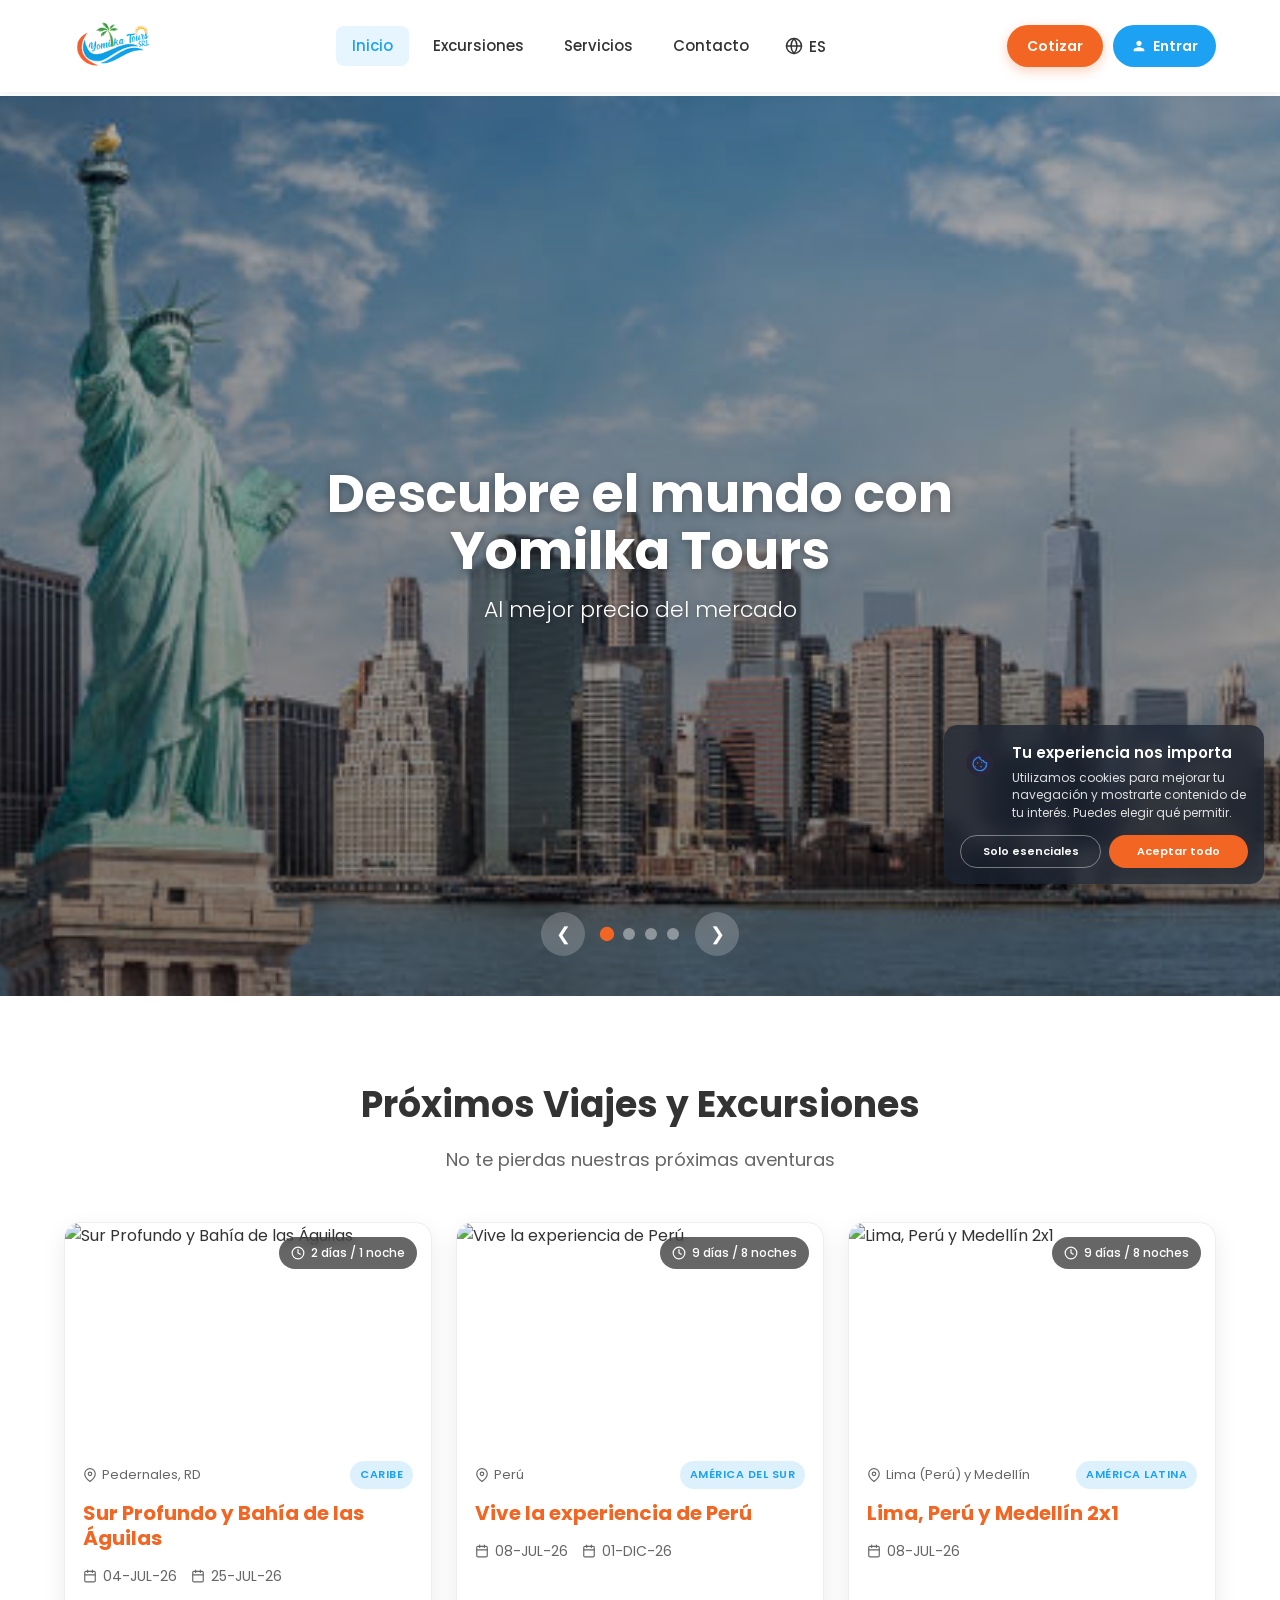
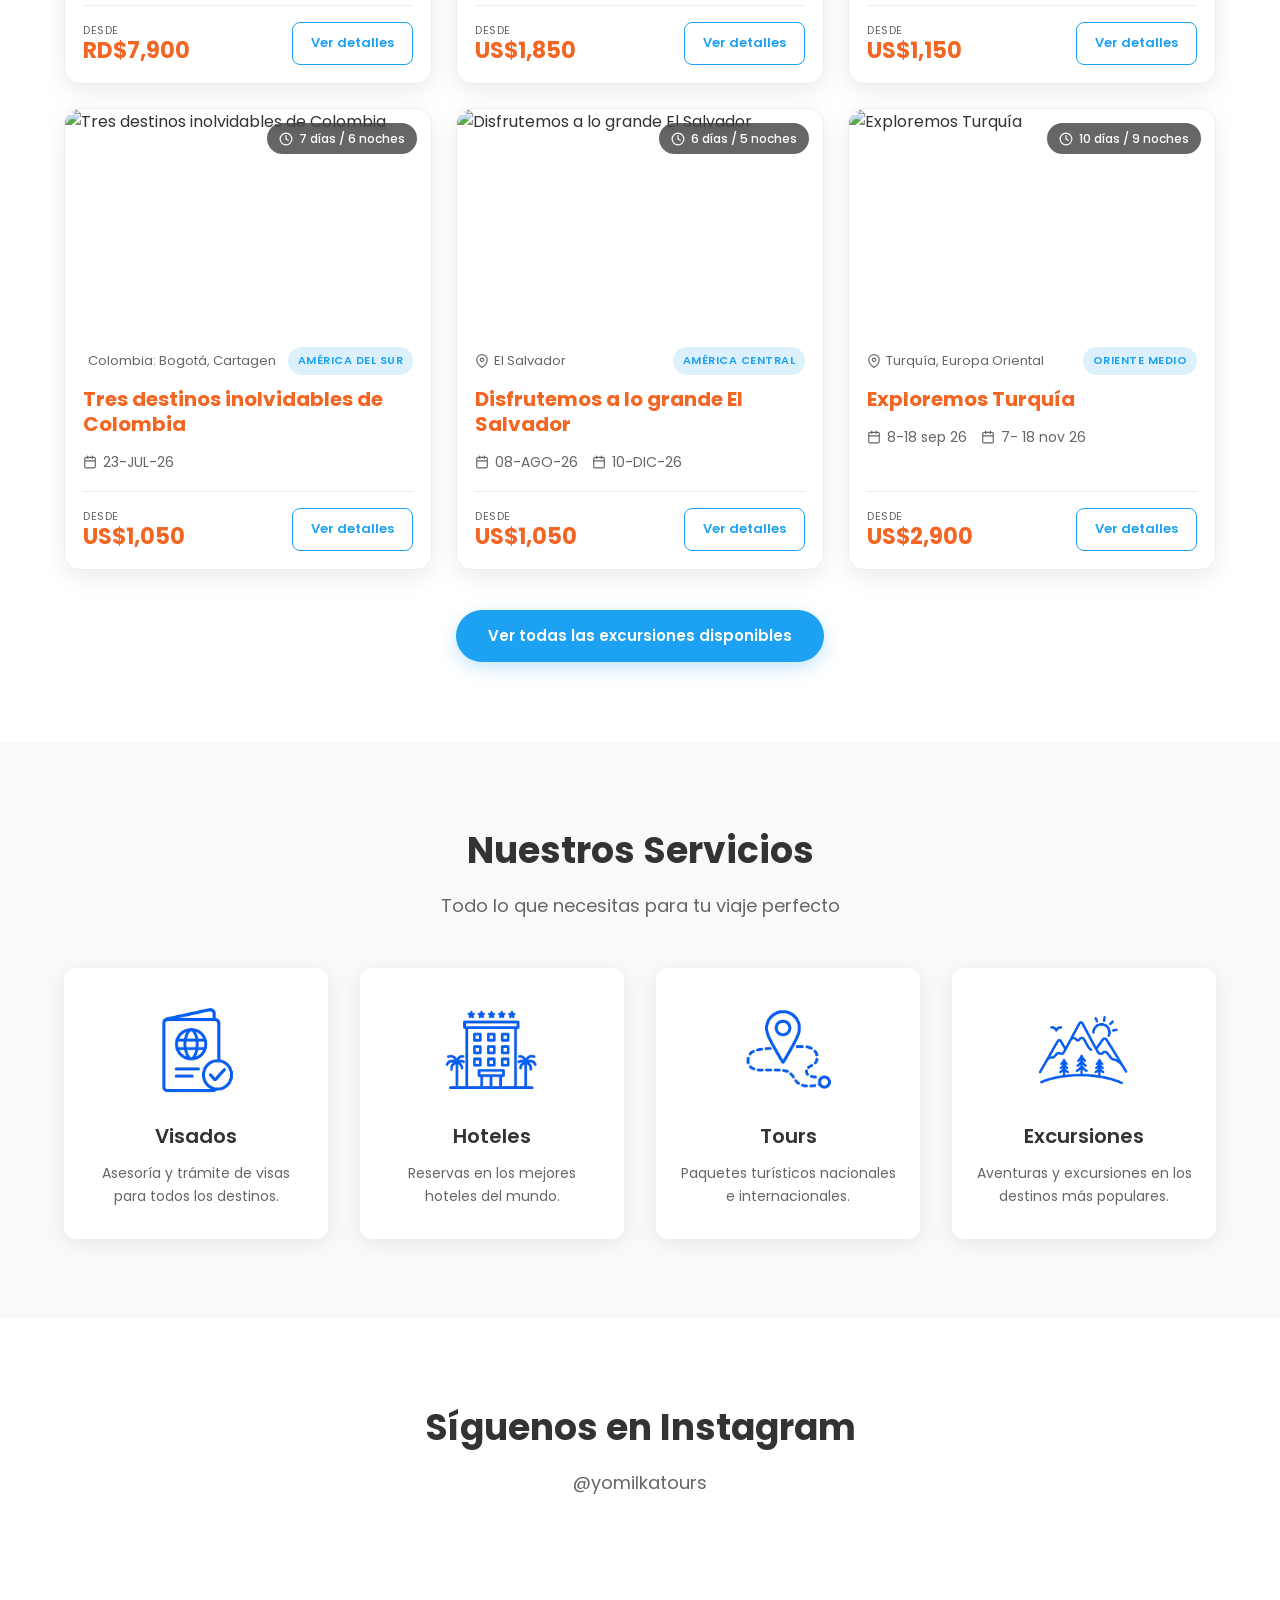
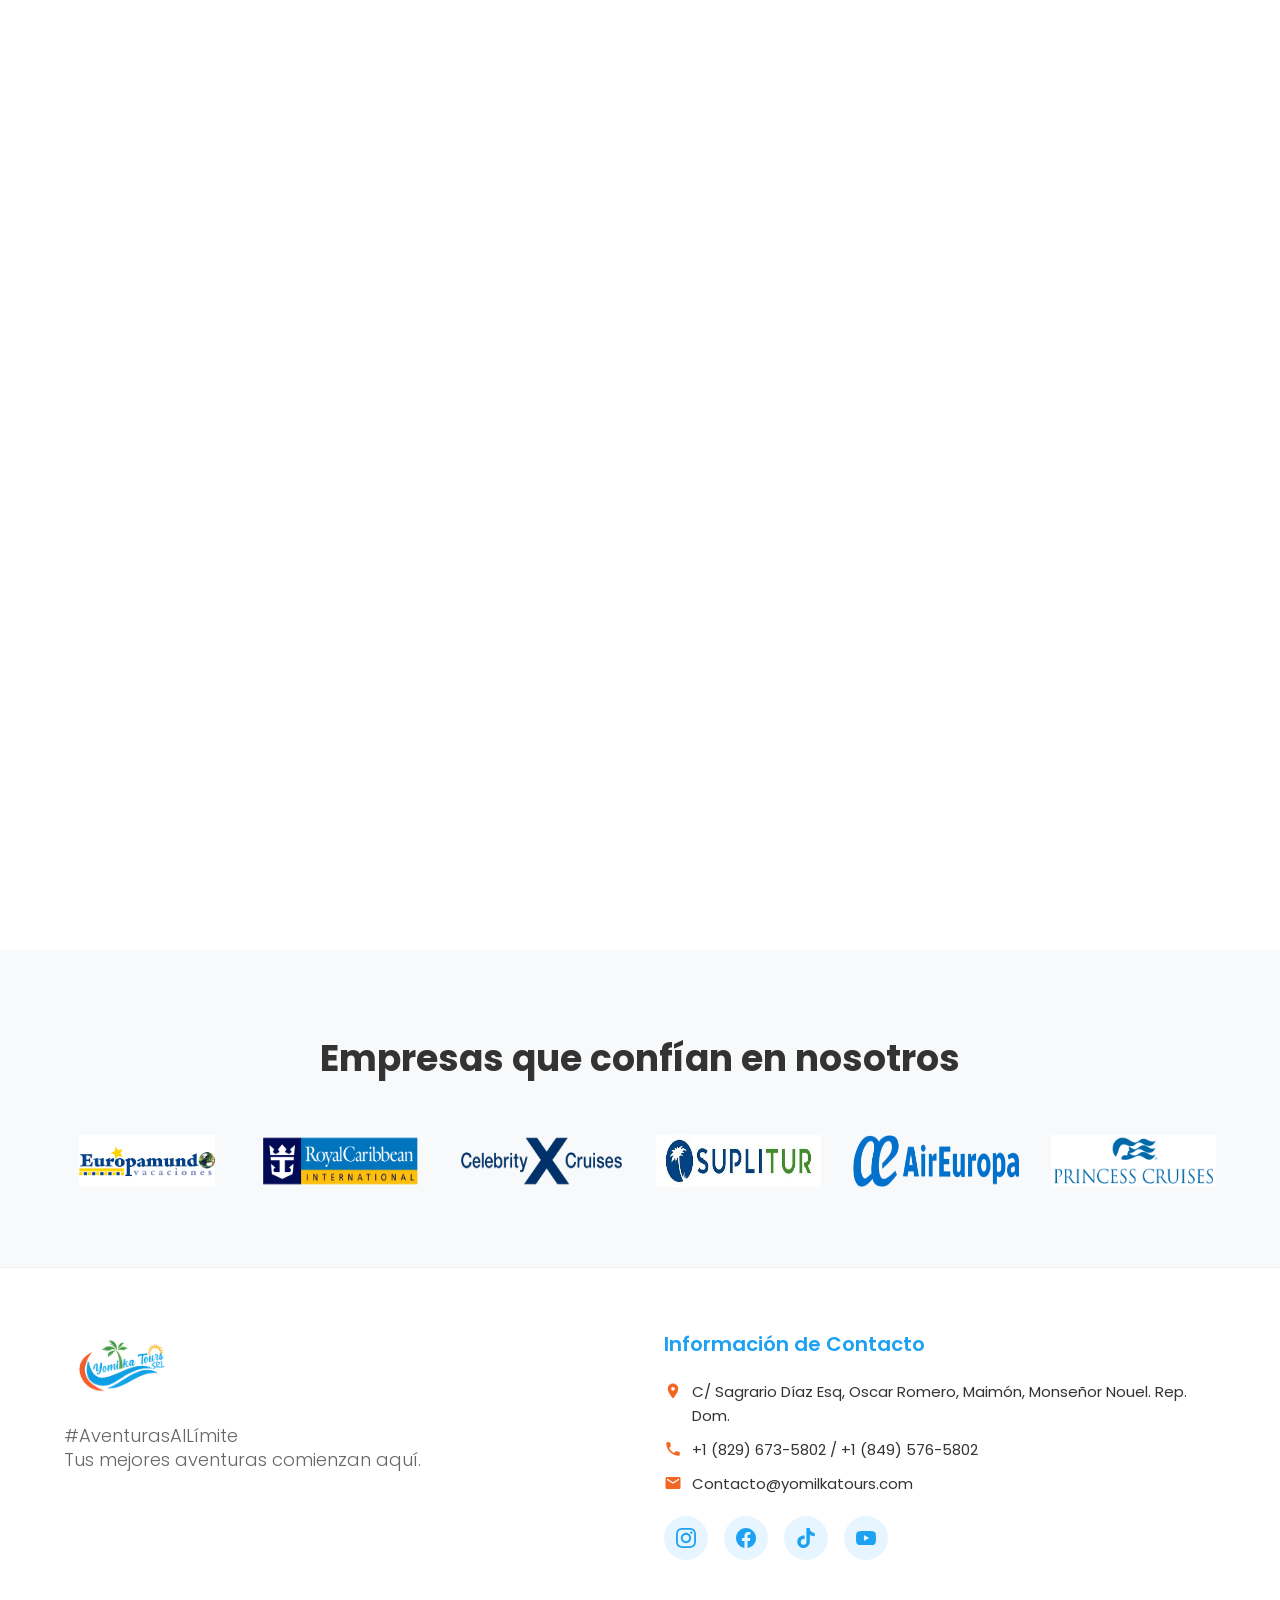
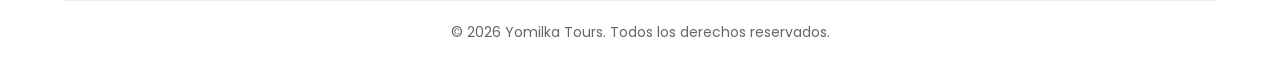
==== commit 4bfd33b5: "Agregar favicon con logo en todas las paginas" ====
--- a/index.html
+++ b/index.html
@@ -9,6 +9,8 @@
   <meta name="author" content="Yomilka Tours">
   <meta name="robots" content="index, follow">
   <link rel="canonical" href="https://yomilkatours.com/">
+  <link rel="icon" type="image/png" href="images/logo.png">
+  <link rel="apple-touch-icon" href="images/logo.png">
   <meta property="og:title" content="Yomilka Tours | Agencia de Viajes en República Dominicana">
   <meta property="og:description" content="Tours, excursiones, vuelos, visas y más. La mejor agencia de viajes de República Dominicana.">
   <meta property="og:type" content="website">
--- a/css/style.css
+++ b/css/style.css
@@ -670,24 +670,55 @@
 
 /* Partners */
 .partners-logos {
-  display: flex;
-  flex-wrap: wrap;
-  justify-content: center;
-  align-items: center;
-  gap: 48px;
+  display: grid;
+  grid-template-columns: repeat(6, 1fr);
+  align-items: center;
+  justify-items: center;
+  gap: 32px;
 }
 
 .partner-logo {
-  height: 64px;
+  height: 52px;
   width: auto;
-  opacity: 0.7;
+  max-width: 100%;
+  opacity: 0;
   filter: grayscale(100%);
-  transition: var(--transition);
-}
-
-.partner-logo:hover {
+  transform: translateY(20px) scale(0.95);
+  transition: opacity 0.6s ease, filter 0.6s ease, transform 0.6s ease;
+}
+
+.partners-logos.is-visible .partner-logo {
   opacity: 1;
   filter: grayscale(0%);
+  transform: translateY(0) scale(1);
+}
+
+.partners-logos.is-visible .partner-logo:nth-child(1) { transition-delay: 0ms; }
+.partners-logos.is-visible .partner-logo:nth-child(2) { transition-delay: 100ms; }
+.partners-logos.is-visible .partner-logo:nth-child(3) { transition-delay: 200ms; }
+.partners-logos.is-visible .partner-logo:nth-child(4) { transition-delay: 300ms; }
+.partners-logos.is-visible .partner-logo:nth-child(5) { transition-delay: 400ms; }
+.partners-logos.is-visible .partner-logo:nth-child(6) { transition-delay: 500ms; }
+
+.partner-logo:hover {
+  transform: translateY(0) scale(1.08);
+}
+
+@media (max-width: 992px) {
+  .partners-logos {
+    grid-template-columns: repeat(3, 1fr);
+    gap: 28px;
+  }
+}
+
+@media (max-width: 576px) {
+  .partners-logos {
+    grid-template-columns: repeat(3, 1fr);
+    gap: 20px;
+  }
+  .partner-logo {
+    height: 40px;
+  }
 }
 
 /* Contact Page Full */
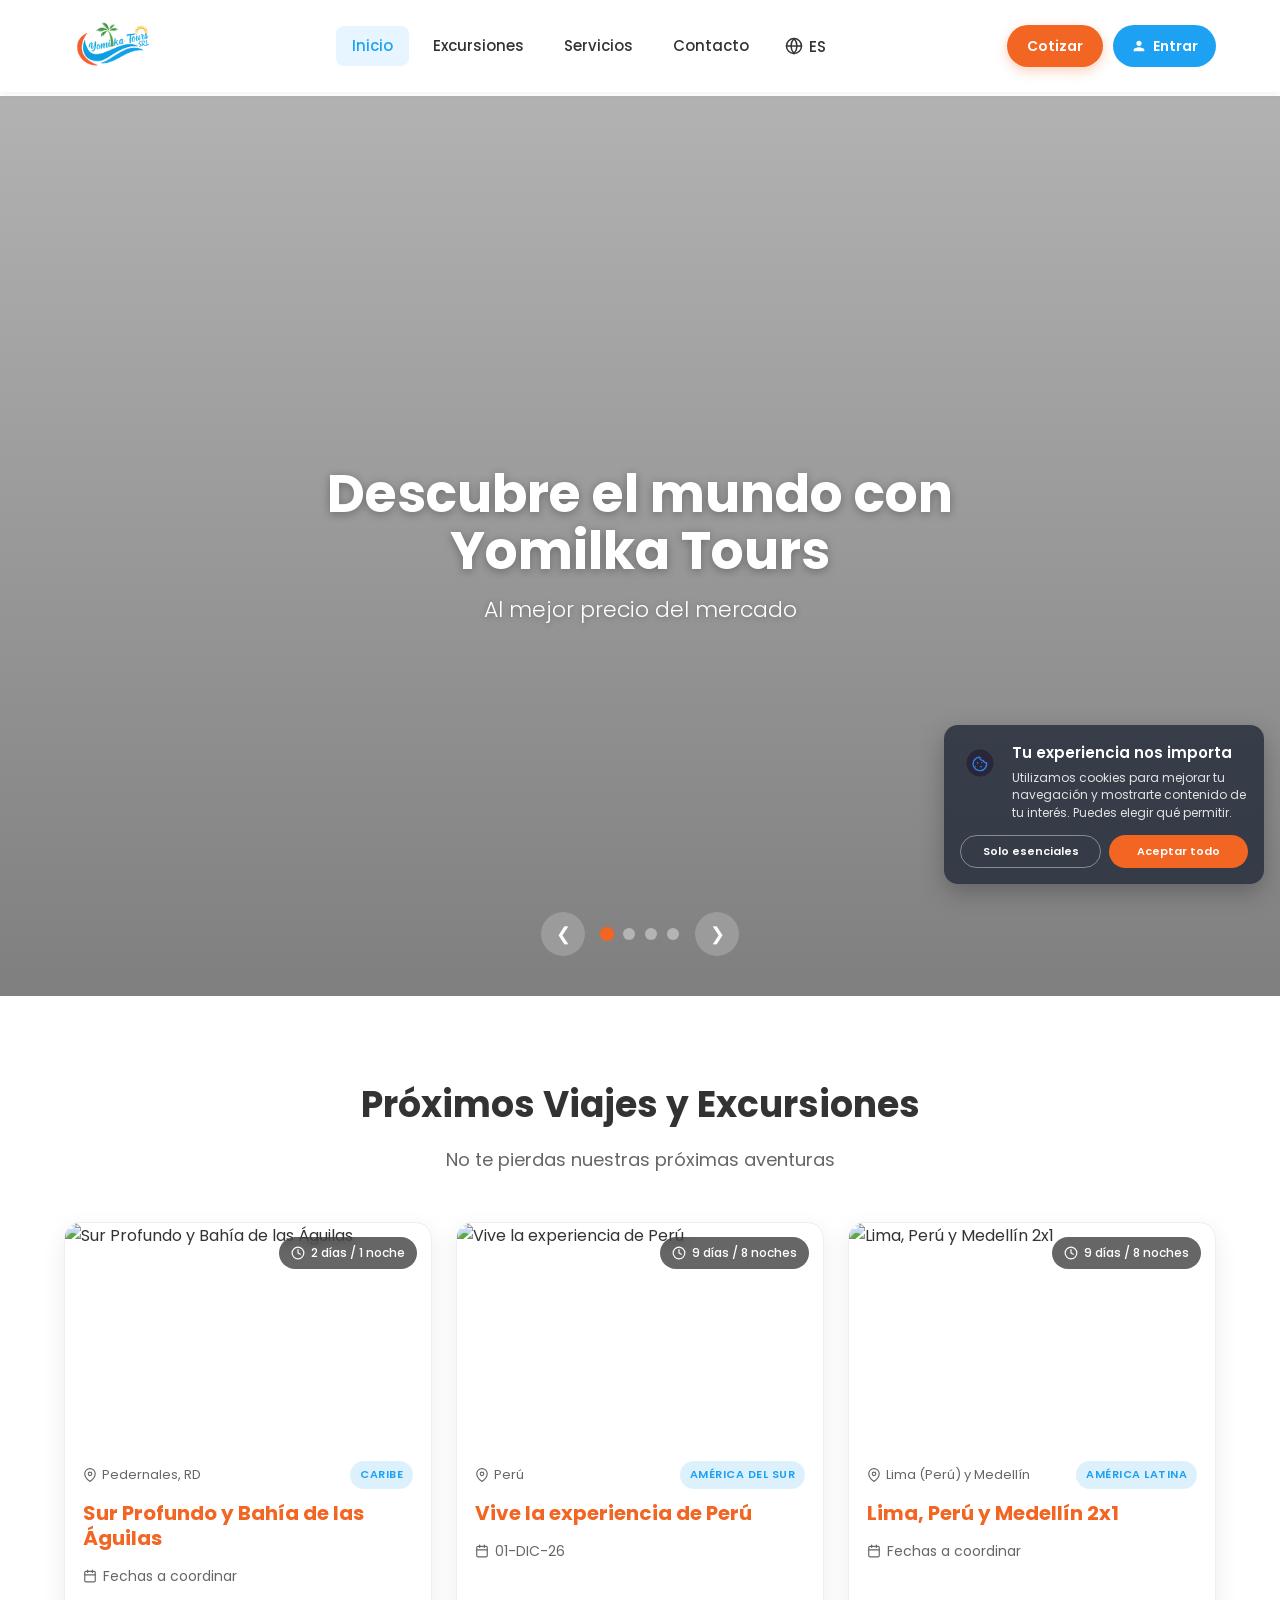
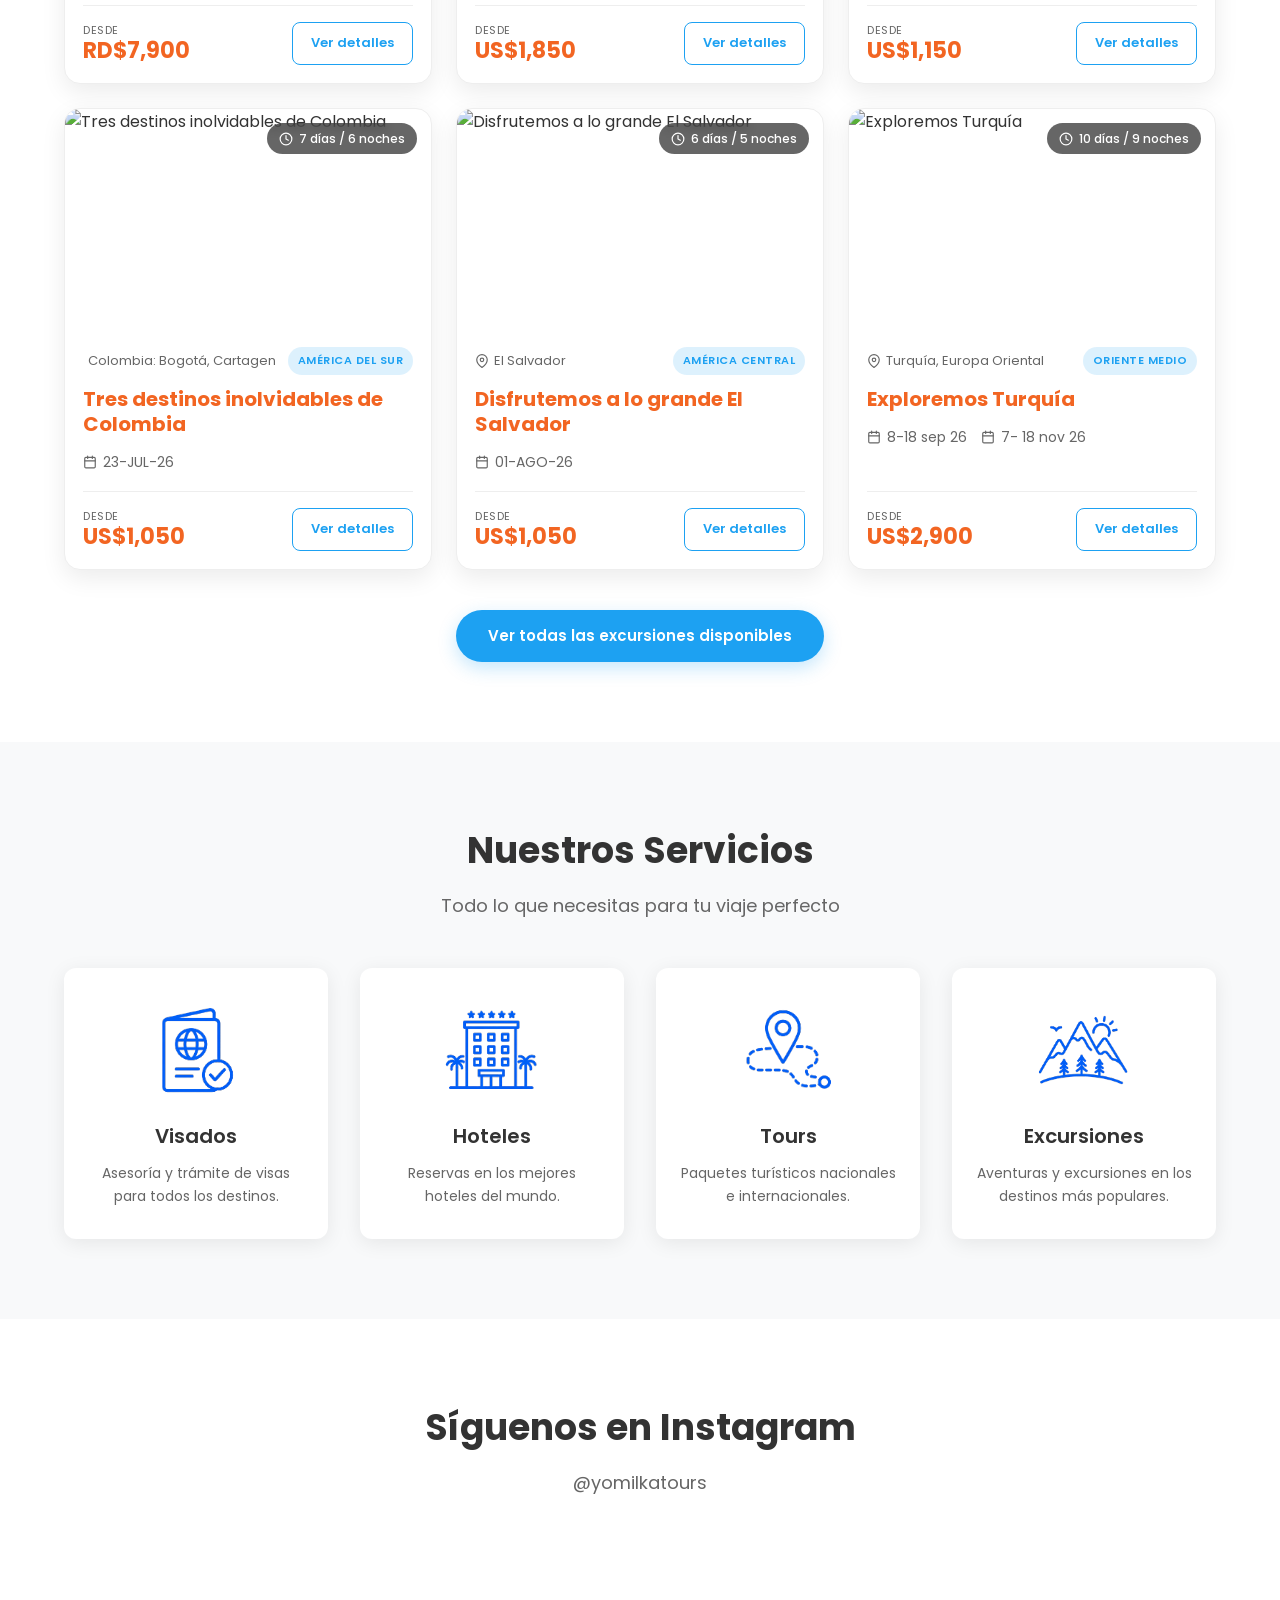
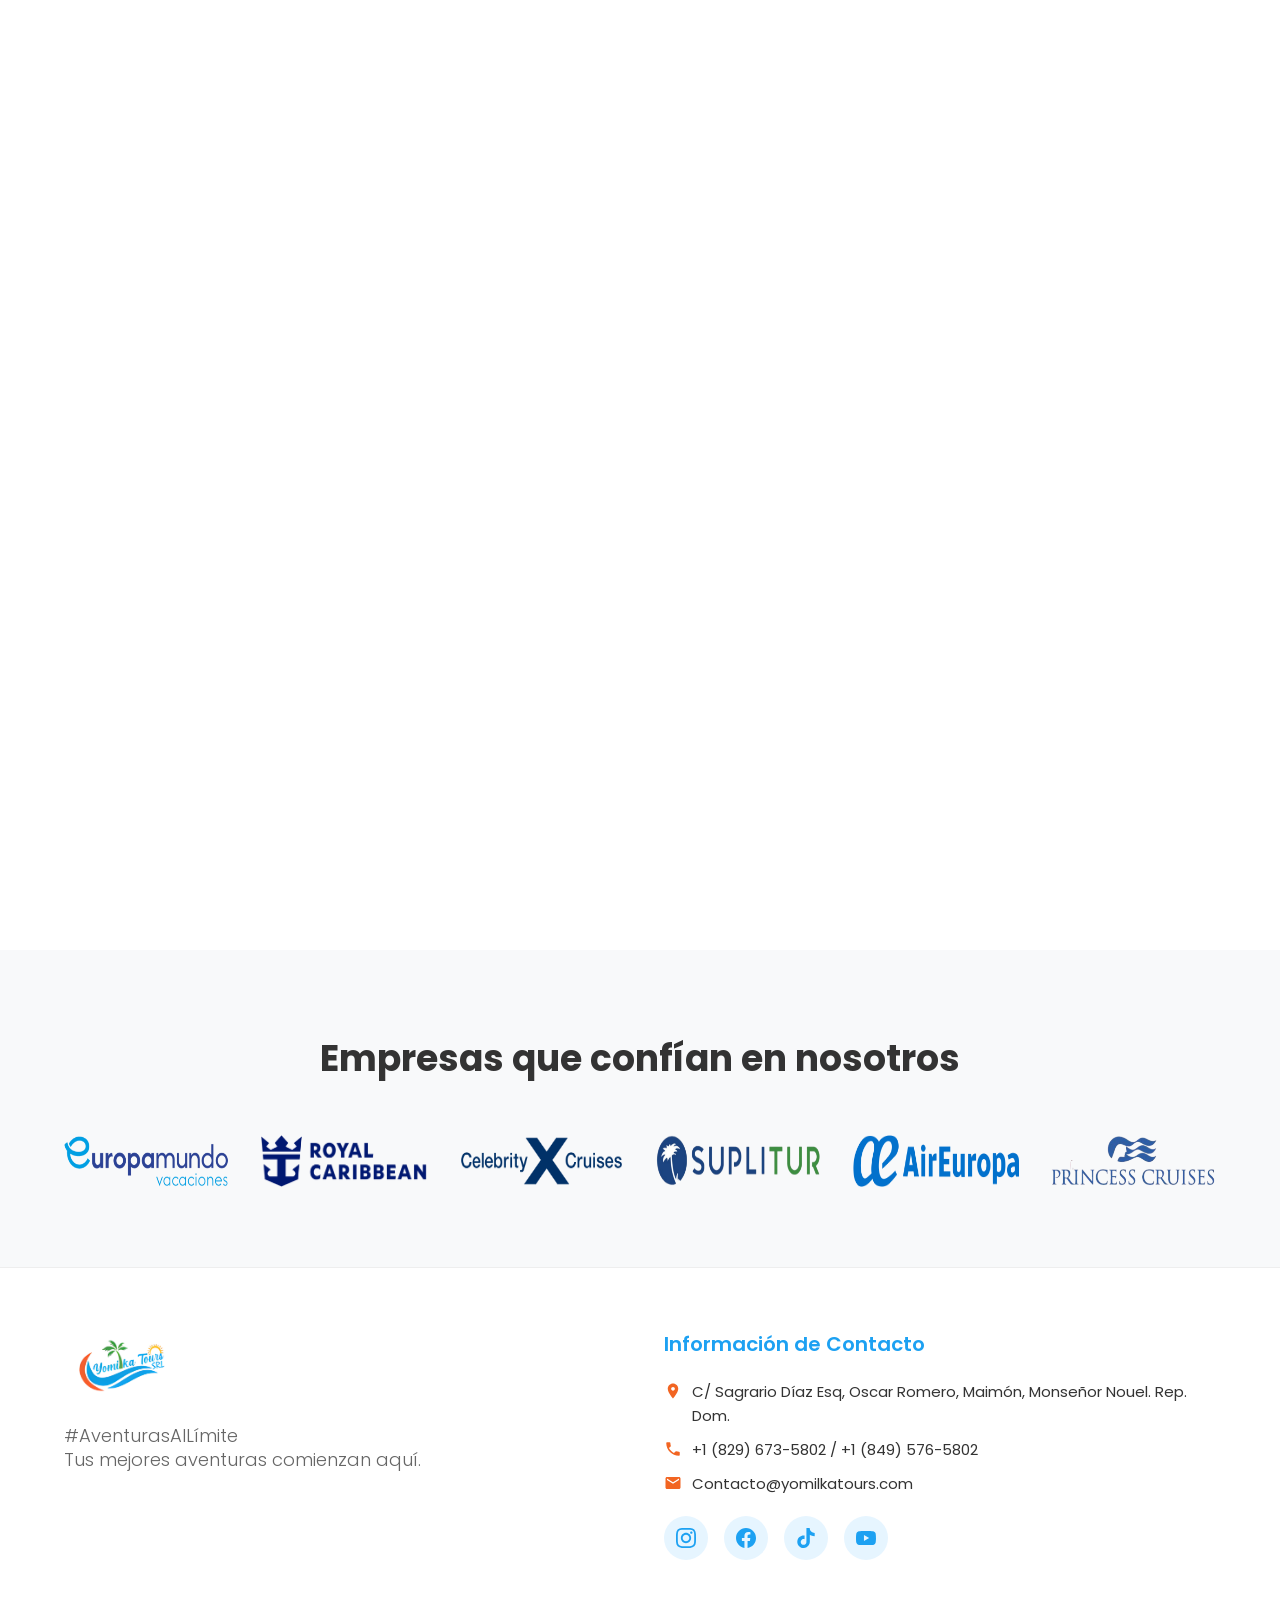
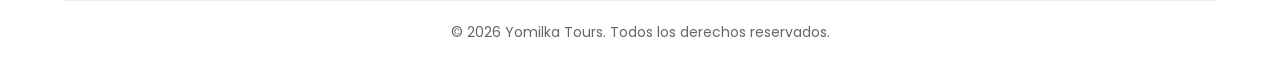
==== commit a28e6463: "feat: agregar favicon optimizado para Google Search - Reemplaza favicon grande (logo-sin-fondo.png 3" ====
--- a/index.html
+++ b/index.html
@@ -9,8 +9,11 @@
   <meta name="author" content="Yomilka Tours">
   <meta name="robots" content="index, follow">
   <link rel="canonical" href="https://yomilkatours.com/">
-  <link rel="icon" type="image/png" href="images/logo.png">
-  <link rel="apple-touch-icon" href="images/logo.png">
+  <link rel="apple-touch-icon" sizes="180x180" href="images/favicon/apple-touch-icon.png">
+  <link rel="icon" type="image/png" sizes="32x32" href="images/favicon/favicon-32x32.png">
+  <link rel="icon" type="image/png" sizes="16x16" href="images/favicon/favicon-16x16.png">
+  <link rel="manifest" href="images/favicon/site.webmanifest">
+  <link rel="shortcut icon" href="images/favicon/favicon.ico">
   <meta property="og:title" content="Yomilka Tours | Agencia de Viajes en República Dominicana">
   <meta property="og:description" content="Tours, excursiones, vuelos, visas y más. La mejor agencia de viajes de República Dominicana.">
   <meta property="og:type" content="website">
